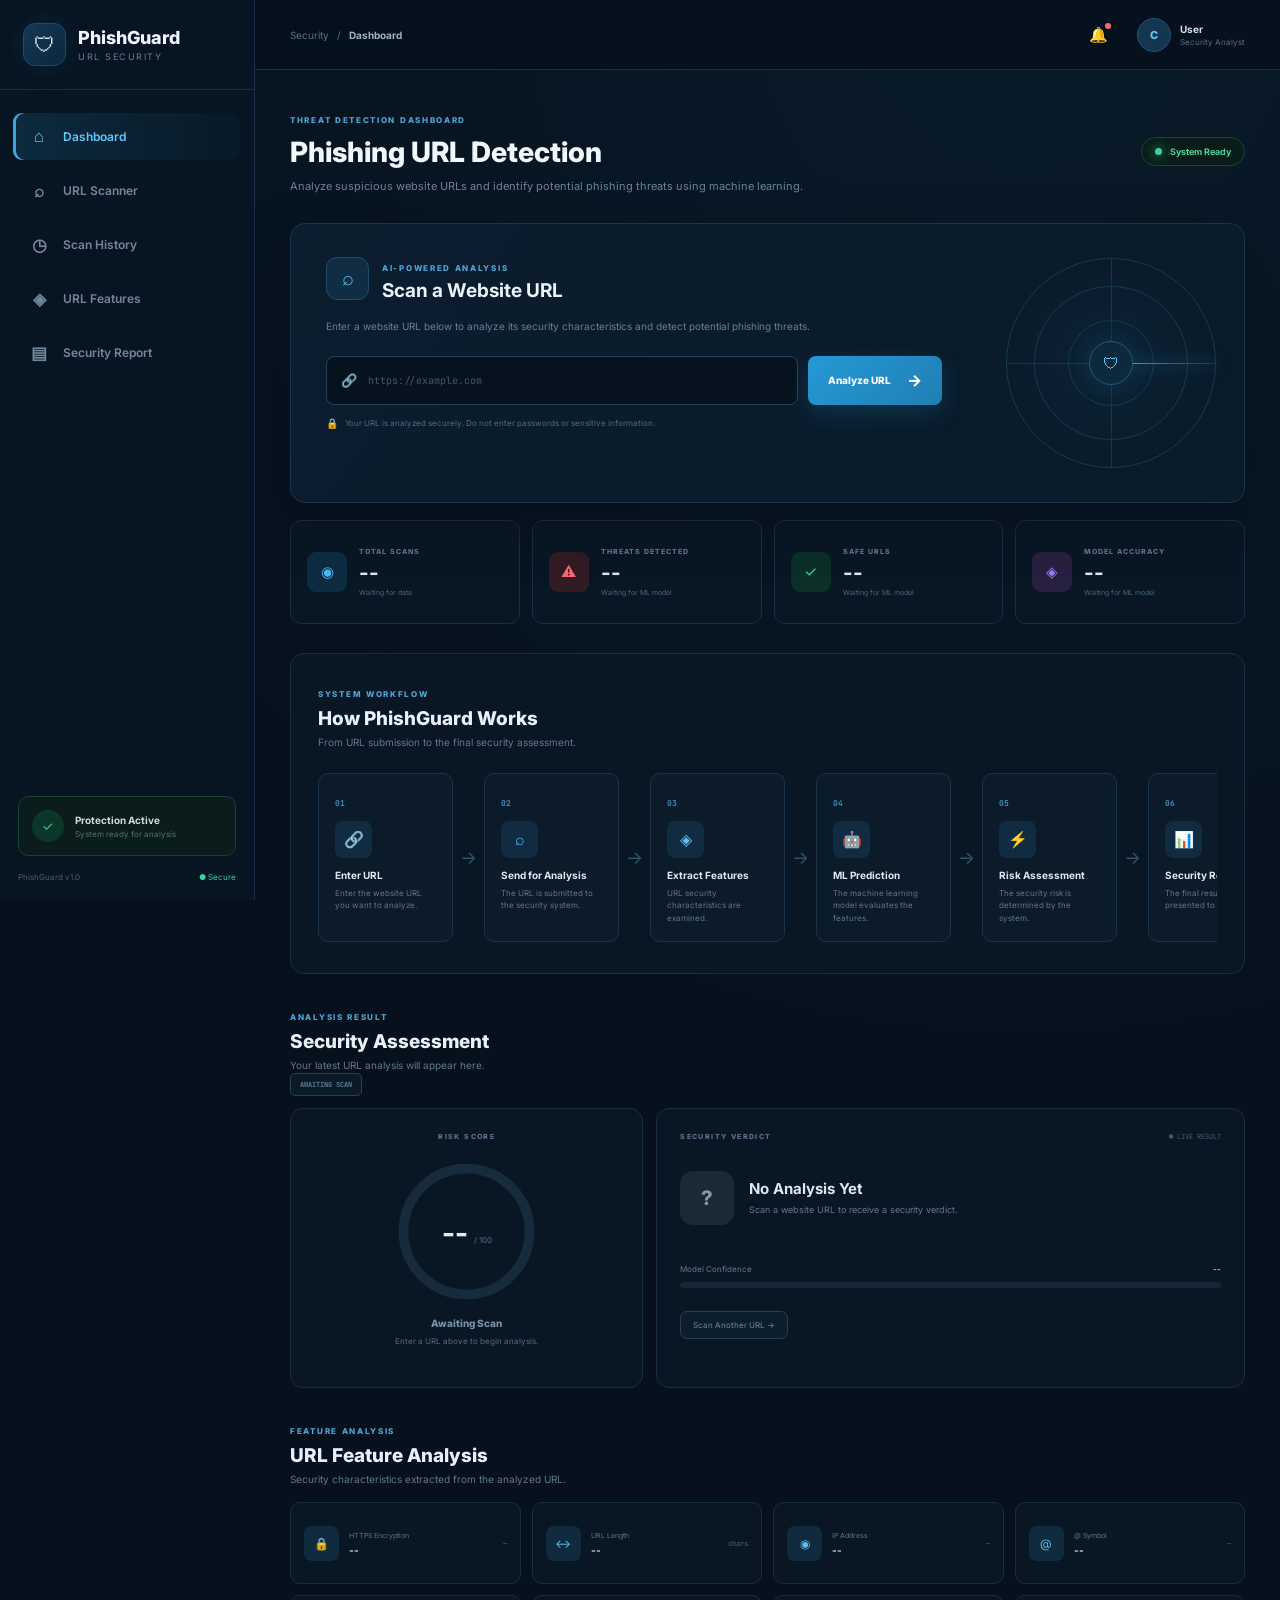
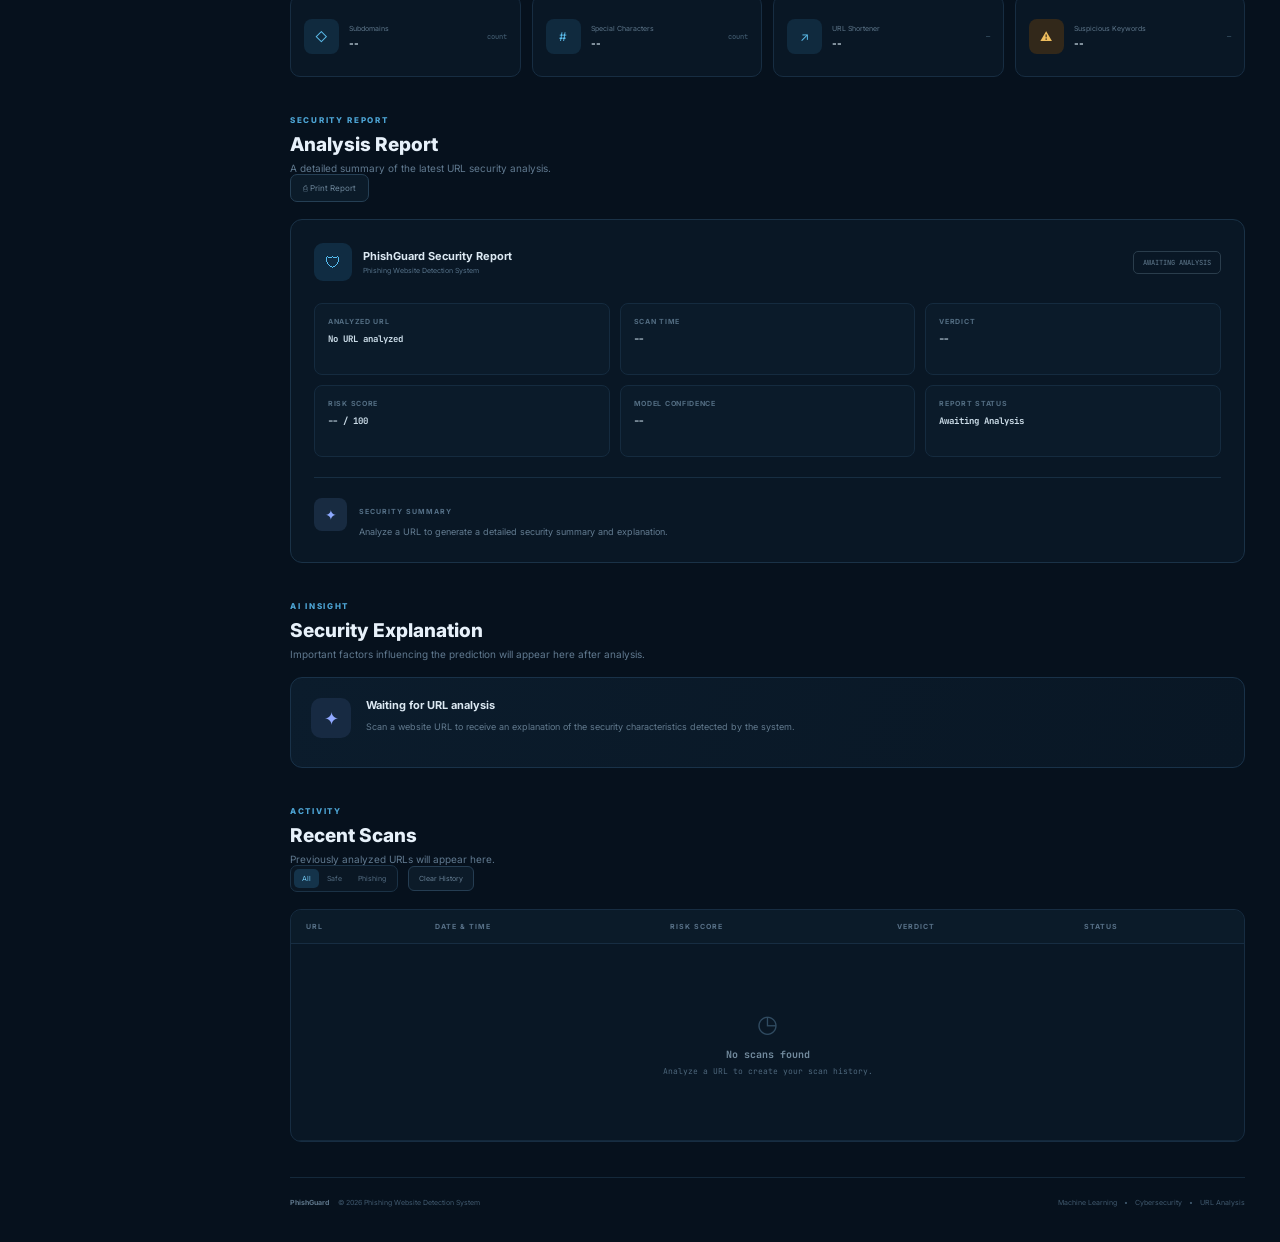
==== index.html @ 0f414150 "Add files via upload" ====
<!DOCTYPE html>
<html lang="en">
<head>
    <meta charset="UTF-8">
    <meta name="viewport" content="width=device-width, initial-scale=1.0">

    <title>PhishGuard | AI Phishing URL Detection</title>

    <link rel="stylesheet" href="style.css">

    <link rel="preconnect" href="https://fonts.googleapis.com">
    <link rel="preconnect" href="https://fonts.gstatic.com" crossorigin>

    <link
        href="https://fonts.googleapis.com/css2?family=Inter:wght@400;500;600;700;800&family=JetBrains+Mono:wght@400;500;600&display=swap"
        rel="stylesheet"
    >
</head>

<body>

<div class="app">

    <!-- =====================================================
         SIDEBAR
    ====================================================== -->

    <aside class="sidebar">

        <div class="brand">
            <div class="brand-logo">
                <span>🛡</span>
            </div>

            <div>
                <h1>PhishGuard</h1>
                <p>URL SECURITY</p>
            </div>
        </div>


        <nav class="navigation">

            <a href="#dashboard" class="nav-item active">
                <span class="nav-icon">⌂</span>
                <span>Dashboard</span>
            </a>

            <a href="#scanner" class="nav-item">
                <span class="nav-icon">⌕</span>
                <span>URL Scanner</span>
            </a>

            <a href="#history" class="nav-item">
                <span class="nav-icon">◷</span>
                <span>Scan History</span>
            </a>

            <a href="#features" class="nav-item">
                <span class="nav-icon">◈</span>
                <span>URL Features</span>
            </a>

            <a href="#report" class="nav-item">
                <span class="nav-icon">▤</span>
                <span>Security Report</span>
            </a>

        </nav>


        <div class="sidebar-bottom">

            <div class="protection-card">

                <div class="protection-icon">
                    ✓
                </div>

                <div>
                    <strong>Protection Active</strong>
                    <span>System ready for analysis</span>
                </div>

            </div>

            <div class="sidebar-footer">
                <span>PhishGuard v1.0</span>
                <span>● Secure</span>
            </div>

        </div>

    </aside>


    <!-- =====================================================
         MAIN CONTENT
    ====================================================== -->

    <main class="main-content" id="dashboard">


        <!-- TOP BAR -->

        <header class="topbar">

            <div class="breadcrumb">
                <span>Security</span>
                <span>/</span>
                <strong>Dashboard</strong>
            </div>


            <div class="topbar-right">

                <button class="notification-btn" title="Notifications">
                    🔔
                    <span></span>
                </button>


                <div class="profile">

                    <div class="profile-avatar">
                        C
                    </div>

                    <div class="profile-info">
                        <strong>User</strong>
                        <span>Security Analyst</span>
                    </div>

                </div>

            </div>

        </header>


        <!-- PAGE HEADER -->

        <section class="page-header">

            <div>

                <span class="section-label">
                    THREAT DETECTION DASHBOARD
                </span>

                <h2>
                    Phishing URL Detection
                </h2>

                <p>
                    Analyze suspicious website URLs and identify potential
                    phishing threats using machine learning.
                </p>

            </div>


            <div class="system-status">

                <span class="status-dot"></span>

                <span>System Ready</span>

            </div>

        </section>


        <!-- =====================================================
             URL SCANNER
        ====================================================== -->

        <section class="scanner-card" id="scanner">

            <div class="scanner-main">

                <div class="scanner-heading">

                    <div class="scanner-icon">
                        ⌕
                    </div>

                    <div>

                        <span class="section-label">
                            AI-POWERED ANALYSIS
                        </span>

                        <h3>
                            Scan a Website URL
                        </h3>

                    </div>

                </div>


                <p class="scanner-description">
                    Enter a website URL below to analyze its security
                    characteristics and detect potential phishing threats.
                </p>


                <div class="url-input-area">

                    <div class="url-input-wrapper">

                        <span class="url-icon">
                            🔗
                        </span>

                        <input
                            type="text"
                            id="urlInput"
                            placeholder="https://example.com"
                            autocomplete="off"
                            spellcheck="false"
                        >

                        <button
                            type="button"
                            id="clearInput"
                            class="clear-input"
                            title="Clear URL"
                        >
                            ×
                        </button>

                    </div>


                    <button
                        type="button"
                        id="analyzeBtn"
                        class="analyze-btn"
                    >

                        <span id="analyzeText">
                            Analyze URL
                        </span>

                        <span id="analyzeArrow">
                            →
                        </span>

                    </button>

                </div>


                <!-- Scanner status -->

                <div
                    class="scanner-message"
                    id="scannerMessage"
                >
                    <span class="message-icon">🔒</span>

                    <span id="scannerMessageText">
                        Your URL is analyzed securely. Do not enter passwords
                        or sensitive information.
                    </span>
                </div>


                <!-- Loading -->

                <div
                    class="scan-loading"
                    id="scanLoading"
                >

                    <div class="loading-spinner"></div>

                    <div>
                        <strong>Preparing analysis...</strong>
                        <span>Connecting to the security analysis system</span>
                    </div>

                </div>

            </div>


            <div class="scanner-visual">

                <div class="radar">

                    <div class="radar-ring ring-one"></div>
                    <div class="radar-ring ring-two"></div>
                    <div class="radar-ring ring-three"></div>

                    <div class="radar-cross horizontal"></div>
                    <div class="radar-cross vertical"></div>

                    <div class="radar-sweep"></div>

                    <div class="radar-center">
                        🛡
                    </div>

                </div>

            </div>

        </section>


        <!-- =====================================================
             STATISTICS
        ====================================================== -->

        <section class="stats-grid">

            <div class="stat-card">

                <div class="stat-icon blue">
                    ◉
                </div>

                <div class="stat-content">

                    <span>TOTAL SCANS</span>

                    <strong id="totalScans">
                        --
                    </strong>

                    <small id="totalScansText">
                        Waiting for data
                    </small>

                </div>

            </div>


            <div class="stat-card">

                <div class="stat-icon red">
                    ⚠
                </div>

                <div class="stat-content">

                    <span>THREATS DETECTED</span>

                    <strong id="threatsDetected">
                        --
                    </strong>

                    <small>
                        Waiting for ML model
                    </small>

                </div>

            </div>


            <div class="stat-card">

                <div class="stat-icon green">
                    ✓
                </div>

                <div class="stat-content">

                    <span>SAFE URLS</span>

                    <strong id="safeUrls">
                        --
                    </strong>

                    <small>
                        Waiting for ML model
                    </small>

                </div>

            </div>


            <div class="stat-card">

                <div class="stat-icon purple">
                    ◈
                </div>

                <div class="stat-content">

                    <span>MODEL ACCURACY</span>

                    <strong id="modelAccuracy">
                        --
                    </strong>

                    <small>
                        Waiting for ML model
                    </small>

                </div>

            </div>

        </section>


        <!-- =====================================================
             HOW PHISHGUARD WORKS
        ====================================================== -->

        <section class="workflow-section">

            <div class="section-heading">

                <div>

                    <span class="section-label">
                        SYSTEM WORKFLOW
                    </span>

                    <h3>
                        How PhishGuard Works
                    </h3>

                    <p>
                        From URL submission to the final security assessment.
                    </p>

                </div>

            </div>


            <div class="workflow-grid">

                <div class="workflow-step">

                    <span class="step-number">
                        01
                    </span>

                    <div class="step-icon">
                        🔗
                    </div>

                    <h4>
                        Enter URL
                    </h4>

                    <p>
                        Enter the website URL you want to analyze.
                    </p>

                </div>


                <div class="workflow-connector">
                    →
                </div>


                <div class="workflow-step">

                    <span class="step-number">
                        02
                    </span>

                    <div class="step-icon">
                        ⌕
                    </div>

                    <h4>
                        Send for Analysis
                    </h4>

                    <p>
                        The URL is submitted to the security system.
                    </p>

                </div>


                <div class="workflow-connector">
                    →
                </div>


                <div class="workflow-step">

                    <span class="step-number">
                        03
                    </span>

                    <div class="step-icon">
                        ◈
                    </div>

                    <h4>
                        Extract Features
                    </h4>

                    <p>
                        URL security characteristics are examined.
                    </p>

                </div>


                <div class="workflow-connector">
                    →
                </div>


                <div class="workflow-step">

                    <span class="step-number">
                        04
                    </span>

                    <div class="step-icon">
                        🤖
                    </div>

                    <h4>
                        ML Prediction
                    </h4>

                    <p>
                        The machine learning model evaluates the features.
                    </p>

                </div>


                <div class="workflow-connector">
                    →
                </div>


                <div class="workflow-step">

                    <span class="step-number">
                        05
                    </span>

                    <div class="step-icon">
                        ⚡
                    </div>

                    <h4>
                        Risk Assessment
                    </h4>

                    <p>
                        The security risk is determined by the system.
                    </p>

                </div>


                <div class="workflow-connector">
                    →
                </div>


                <div class="workflow-step">

                    <span class="step-number">
                        06
                    </span>

                    <div class="step-icon">
                        📊
                    </div>

                    <h4>
                        Security Report
                    </h4>

                    <p>
                        The final result is presented to the user.
                    </p>

                </div>

            </div>

        </section>


        <!-- =====================================================
             SECURITY ASSESSMENT
        ====================================================== -->

        <section class="assessment-section">

            <div class="section-heading">

                <div>

                    <span class="section-label">
                        ANALYSIS RESULT
                    </span>

                    <h3>
                        Security Assessment
                    </h3>

                    <p>
                        Your latest URL analysis will appear here.
                    </p>

                </div>


                <span class="result-status" id="resultStatus">
                    AWAITING SCAN
                </span>

            </div>


            <div class="assessment-grid">


                <!-- RISK SCORE -->

                <div class="risk-card">

                    <span class="card-label">
                        RISK SCORE
                    </span>


                    <div class="risk-gauge">

                        <svg
                            viewBox="0 0 160 160"
                            class="gauge-svg"
                        >

                            <circle
                                cx="80"
                                cy="80"
                                r="65"
                                class="gauge-background"
                            ></circle>

                            <circle
                                cx="80"
                                cy="80"
                                r="65"
                                class="gauge-progress"
                                id="riskGauge"
                            ></circle>

                        </svg>


                        <div class="gauge-content">

                            <strong id="riskScore">
                                --
                            </strong>

                            <span>
                                / 100
                            </span>

                        </div>

                    </div>


                    <div
                        class="risk-status awaiting"
                        id="riskStatus"
                    >
                        Awaiting Scan
                    </div>


                    <p id="riskDescription">
                        Enter a URL above to begin analysis.
                    </p>

                </div>


                <!-- VERDICT -->

                <div class="verdict-card">

                    <div class="card-top">

                        <span class="card-label">
                            SECURITY VERDICT
                        </span>

                        <span class="live-indicator">
                            ● LIVE RESULT
                        </span>

                    </div>


                    <div class="verdict-content">

                        <div
                            class="verdict-icon"
                            id="verdictIcon"
                        >
                            ?
                        </div>


                        <div>

                            <h4 id="verdictTitle">
                                No Analysis Yet
                            </h4>

                            <p id="verdictDescription">
                                Scan a website URL to receive a security verdict.
                            </p>

                        </div>

                    </div>


                    <div class="confidence-section">

                        <div class="confidence-header">

                            <span>
                                Model Confidence
                            </span>

                            <strong id="confidenceValue">
                                --
                            </strong>

                        </div>


                        <div class="progress-bar">

                            <div
                                class="progress-fill"
                                id="confidenceBar"
                                style="width: 0%"
                            ></div>

                        </div>

                    </div>


                    <button
                        type="button"
                        class="scan-again-btn"
                        id="scanAgainBtn"
                    >
                        Scan Another URL →
                    </button>

                </div>

            </div>

        </section>


        <!-- =====================================================
             URL FEATURES
        ====================================================== -->

        <section
            class="features-section"
            id="features"
        >

            <div class="section-heading">

                <div>

                    <span class="section-label">
                        FEATURE ANALYSIS
                    </span>

                    <h3>
                        URL Feature Analysis
                    </h3>

                    <p>
                        Security characteristics extracted from the analyzed URL.
                    </p>

                </div>

            </div>


            <div class="features-grid">


                <div class="feature-card">

                    <div class="feature-icon">
                        🔒
                    </div>

                    <div class="feature-content">

                        <span>
                            HTTPS Encryption
                        </span>

                        <strong id="featureHttps">
                            --
                        </strong>

                    </div>

                    <span
                        class="feature-status"
                        id="featureHttpsStatus"
                    >
                        —
                    </span>

                </div>


                <div class="feature-card">

                    <div class="feature-icon">
                        ↔
                    </div>

                    <div class="feature-content">

                        <span>
                            URL Length
                        </span>

                        <strong id="featureLength">
                            --
                        </strong>

                    </div>

                    <span class="feature-status">
                        chars
                    </span>

                </div>


                <div class="feature-card">

                    <div class="feature-icon">
                        ◉
                    </div>

                    <div class="feature-content">

                        <span>
                            IP Address
                        </span>

                        <strong id="featureIP">
                            --
                        </strong>

                    </div>

                    <span
                        class="feature-status"
                        id="featureIPStatus"
                    >
                        —
                    </span>

                </div>


                <div class="feature-card">

                    <div class="feature-icon">
                        @
                    </div>

                    <div class="feature-content">

                        <span>
                            @ Symbol
                        </span>

                        <strong id="featureAt">
                            --
                        </strong>

                    </div>

                    <span
                        class="feature-status"
                        id="featureAtStatus"
                    >
                        —
                    </span>

                </div>


                <div class="feature-card">

                    <div class="feature-icon">
                        ◇
                    </div>

                    <div class="feature-content">

                        <span>
                            Subdomains
                        </span>

                        <strong id="featureSubdomains">
                            --
                        </strong>

                    </div>

                    <span class="feature-status">
                        count
                    </span>

                </div>


                <div class="feature-card">

                    <div class="feature-icon">
                        #
                    </div>

                    <div class="feature-content">

                        <span>
                            Special Characters
                        </span>

                        <strong id="featureSpecial">
                            --
                        </strong>

                    </div>

                    <span class="feature-status">
                        count
                    </span>

                </div>


                <div class="feature-card">

                    <div class="feature-icon">
                        ↗
                    </div>

                    <div class="feature-content">

                        <span>
                            URL Shortener
                        </span>

                        <strong id="featureShortener">
                            --
                        </strong>

                    </div>

                    <span
                        class="feature-status"
                        id="featureShortenerStatus"
                    >
                        —
                    </span>

                </div>


                <div class="feature-card">

                    <div class="feature-icon warning">
                        ⚠
                    </div>

                    <div class="feature-content">

                        <span>
                            Suspicious Keywords
                        </span>

                        <strong id="featureKeywords">
                            --
                        </strong>

                    </div>

                    <span
                        class="feature-status"
                        id="featureKeywordsStatus"
                    >
                        —
                    </span>

                </div>

            </div>

        </section>


        <!-- =====================================================
             SECURITY REPORT
        ====================================================== -->

        <section
            class="report-section"
            id="report"
        >

            <div class="section-heading">

                <div>

                    <span class="section-label">
                        SECURITY REPORT
                    </span>

                    <h3>
                        Analysis Report
                    </h3>

                    <p>
                        A detailed summary of the latest URL security analysis.
                    </p>

                </div>


                <button
                    class="print-report-btn"
                    id="printReportBtn"
                    type="button"
                >
                    ⎙ Print Report
                </button>

            </div>


            <div class="report-card">

                <div class="report-header">

                    <div class="report-brand">

                        <div class="report-logo">
                            🛡
                        </div>

                        <div>

                            <strong>
                                PhishGuard Security Report
                            </strong>

                            <span>
                                Phishing Website Detection System
                            </span>

                        </div>

                    </div>


                    <div class="report-badge">
                        AWAITING ANALYSIS
                    </div>

                </div>


                <div class="report-grid">

                    <div class="report-item">

                        <span>
                            ANALYZED URL
                        </span>

                        <strong id="reportUrl">
                            No URL analyzed
                        </strong>

                    </div>


                    <div class="report-item">

                        <span>
                            SCAN TIME
                        </span>

                        <strong id="reportTime">
                            --
                        </strong>

                    </div>


                    <div class="report-item">

                        <span>
                            VERDICT
                        </span>

                        <strong id="reportVerdict">
                            --
                        </strong>

                    </div>


                    <div class="report-item">

                        <span>
                            RISK SCORE
                        </span>

                        <strong id="reportRisk">
                            -- / 100
                        </strong>

                    </div>


                    <div class="report-item">

                        <span>
                            MODEL CONFIDENCE
                        </span>

                        <strong id="reportConfidence">
                            --
                        </strong>

                    </div>


                    <div class="report-item">

                        <span>
                            REPORT STATUS
                        </span>

                        <strong id="reportStatus">
                            Awaiting Analysis
                        </strong>

                    </div>

                </div>


                <div class="report-divider"></div>


                <div class="report-explanation">

                    <div class="report-explanation-icon">
                        ✦
                    </div>

                    <div>

                        <span>
                            SECURITY SUMMARY
                        </span>

                        <p id="reportSummary">
                            Analyze a URL to generate a detailed security
                            summary and explanation.
                        </p>

                    </div>

                </div>

            </div>

        </section>


        <!-- =====================================================
             AI EXPLANATION
        ====================================================== -->

        <section class="explanation-section">

            <div class="section-heading">

                <div>

                    <span class="section-label">
                        AI INSIGHT
                    </span>

                    <h3>
                        Security Explanation
                    </h3>

                    <p>
                        Important factors influencing the prediction will
                        appear here after analysis.
                    </p>

                </div>

            </div>


            <div class="explanation-card">

                <div class="explanation-icon">
                    ✦
                </div>


                <div class="explanation-content">

                    <h4 id="explanationTitle">
                        Waiting for URL analysis
                    </h4>

                    <p id="explanationText">
                        Scan a website URL to receive an explanation of
                        the security characteristics detected by the system.
                    </p>


                    <div
                        class="reason-list"
                        id="reasonList"
                    >
                    </div>

                </div>

            </div>

        </section>


        <!-- =====================================================
             SCAN HISTORY
        ====================================================== -->

        <section
            class="history-section"
            id="history"
        >

            <div class="section-heading">

                <div>

                    <span class="section-label">
                        ACTIVITY
                    </span>

                    <h3>
                        Recent Scans
                    </h3>

                    <p>
                        Previously analyzed URLs will appear here.
                    </p>

                </div>


                <div class="history-actions">

                    <div class="history-filter">

                        <button
                            class="filter-btn active"
                            data-filter="all"
                        >
                            All
                        </button>

                        <button
                            class="filter-btn"
                            data-filter="safe"
                        >
                            Safe
                        </button>

                        <button
                            class="filter-btn"
                            data-filter="phishing"
                        >
                            Phishing
                        </button>

                    </div>


                    <button
                        class="clear-history-btn"
                        id="clearHistoryBtn"
                    >
                        Clear History
                    </button>

                </div>

            </div>


            <div class="history-table-container">

                <table class="history-table">

                    <thead>

                        <tr>
                            <th>URL</th>
                            <th>DATE & TIME</th>
                            <th>RISK SCORE</th>
                            <th>VERDICT</th>
                            <th>STATUS</th>
                        </tr>

                    </thead>


                    <tbody id="historyTableBody">

                        <tr id="emptyHistory">

                            <td colspan="5">

                                <div class="empty-history">

                                    <div class="empty-history-icon">
                                        ◷
                                    </div>

                                    <strong>
                                        No scans yet
                                    </strong>

                                    <span>
                                        Analyze a URL to create your scan history.
                                    </span>

                                </div>

                            </td>

                        </tr>

                    </tbody>

                </table>

            </div>

        </section>


        <!-- =====================================================
             FOOTER
        ====================================================== -->

        <footer class="footer">

            <div>

                <strong>PhishGuard</strong>

                <span>
                    © 2026 Phishing Website Detection System
                </span>

            </div>


            <div>

                <span>
                    Machine Learning
                </span>

                <span>•</span>

                <span>
                    Cybersecurity
                </span>

                <span>•</span>

                <span>
                    URL Analysis
                </span>

            </div>

        </footer>

    </main>

</div>


<script src="script.js"></script>

</body>
</html>
---- style.css ----
/* ============================================================
   PHISHGUARD
   PREMIUM CYBERSECURITY FRONTEND
   ============================================================ */

:root {
    --bg-main: #06111d;
    --bg-sidebar: #081522;
    --bg-card: #0a1725;
    --bg-card-light: #0d1d2d;

    --border: #183047;
    --border-light: #203b53;

    --text-primary: #edf6ff;
    --text-secondary: #91a8bc;
    --text-muted: #587188;

    --blue: #36a9e1;
    --blue-light: #61c7ff;

    --green: #39d39b;
    --red: #ff6673;
    --yellow: #eebd5d;
    --purple: #9a7cff;

    --shadow: 0 20px 60px rgba(0, 0, 0, 0.22);
}

* {
    margin: 0;
    padding: 0;
    box-sizing: border-box;
}

html {
    scroll-behavior: smooth;
    scroll-padding-top: 80px;
}

body {
    min-height: 100vh;

    background:
        radial-gradient(
            circle at 80% 0%,
            rgba(40, 137, 190, 0.08),
            transparent 35%
        ),
        var(--bg-main);

    color: var(--text-primary);

    font-family: "Inter", sans-serif;
}

button,
input {
    font-family: inherit;
}

button {
    cursor: pointer;
}

a {
    color: inherit;
    text-decoration: none;
}


/* ============================================================
   LAYOUT
   ============================================================ */

.app {
    min-height: 100vh;
}

.sidebar {
    position: fixed;

    top: 0;
    left: 0;
    bottom: 0;

    width: 255px;

    background: rgba(8, 21, 34, 0.98);

    border-right: 1px solid var(--border);

    display: flex;
    flex-direction: column;

    z-index: 100;
}

.main-content {
    width: calc(100% - 255px);

    margin-left: 255px;

    min-height: 100vh;
}


/* ============================================================
   BRAND
   ============================================================ */

.brand {
    height: 90px;

    padding: 0 23px;

    display: flex;
    align-items: center;

    gap: 12px;

    border-bottom: 1px solid var(--border);
}

.brand-logo {
    width: 43px;
    height: 43px;

    display: flex;
    align-items: center;
    justify-content: center;

    border-radius: 12px;

    background: linear-gradient(
        135deg,
        #123957,
        #0d263d
    );

    border: 1px solid #1d4c6c;

    box-shadow:
        0 0 30px rgba(45, 167, 225, 0.12);

    font-size: 21px;
}

.brand h1 {
    font-size: 18px;
    font-weight: 800;
}

.brand p {
    margin-top: 3px;

    color: #638098;

    font-size: 9px;
    letter-spacing: 1.5px;
}


/* ============================================================
   NAVIGATION
   ============================================================ */

.navigation {
    padding: 23px 13px;
}

.nav-item {
    height: 47px;

    display: flex;
    align-items: center;

    gap: 13px;

    padding: 0 15px;

    margin-bottom: 7px;

    border-radius: 9px;

    color: #71889c;

    font-size: 12px;
    font-weight: 600;

    transition: 0.25s;
}

.nav-item:hover {
    color: #d7e8f5;

    background: #0c2031;
}

.nav-item.active {
    color: var(--blue-light);

    background:
        linear-gradient(
            90deg,
            rgba(36, 142, 194, 0.18),
            rgba(36, 142, 194, 0.04)
        );

    box-shadow:
        inset 3px 0 0 var(--blue);
}

.nav-icon {
    width: 22px;

    text-align: center;

    font-size: 17px;
}


/* ============================================================
   SIDEBAR BOTTOM
   ============================================================ */

.sidebar-bottom {
    margin-top: auto;

    padding: 18px;
}

.protection-card {
    display: flex;
    align-items: center;

    gap: 11px;

    padding: 13px;

    border-radius: 10px;

    border: 1px solid #174033;

    background: #0a1c1b;
}

.protection-icon {
    width: 32px;
    height: 32px;

    flex-shrink: 0;

    display: flex;
    align-items: center;
    justify-content: center;

    border-radius: 50%;

    background: #0d362b;

    color: var(--green);

    font-size: 13px;
}

.protection-card strong {
    display: block;

    color: #c8e0dc;

    font-size: 10px;
}

.protection-card span {
    display: block;

    margin-top: 3px;

    color: #53766d;

    font-size: 8px;
}

.sidebar-footer {
    display: flex;
    justify-content: space-between;

    margin-top: 16px;

    color: #466074;

    font-size: 8px;
}

.sidebar-footer span:last-child {
    color: var(--green);
}


/* ============================================================
   TOPBAR
   ============================================================ */

.topbar {
    height: 70px;

    padding: 0 35px;

    display: flex;
    align-items: center;
    justify-content: space-between;

    border-bottom: 1px solid var(--border);

    background: rgba(6, 17, 29, 0.88);

    backdrop-filter: blur(15px);

    position: sticky;
    top: 0;

    z-index: 50;
}

.breadcrumb {
    display: flex;
    gap: 8px;

    color: #587087;

    font-size: 10px;
}

.breadcrumb strong {
    color: #9db2c4;
}

.topbar-right {
    display: flex;
    align-items: center;

    gap: 22px;
}

.notification-btn {
    width: 34px;
    height: 34px;

    position: relative;

    border: none;

    background: transparent;

    color: #7891a7;

    font-size: 15px;
}

.notification-btn span {
    position: absolute;

    top: 5px;
    right: 4px;

    width: 6px;
    height: 6px;

    border-radius: 50%;

    background: var(--red);
}

.profile {
    display: flex;
    align-items: center;

    gap: 9px;
}

.profile-avatar {
    width: 34px;
    height: 34px;

    display: flex;
    align-items: center;
    justify-content: center;

    border-radius: 50%;

    background: #153651;

    border: 1px solid #235372;

    color: var(--blue-light);

    font-size: 11px;
    font-weight: 800;
}

.profile-info strong {
    display: block;

    color: #d0dfeb;

    font-size: 10px;
}

.profile-info span {
    display: block;

    margin-top: 2px;

    color: #587087;

    font-size: 8px;
}


/* ============================================================
   COMMON SECTION
   ============================================================ */

.page-header,
.scanner-card,
.stats-grid,
.workflow-section,
.assessment-section,
.features-section,
.report-section,
.explanation-section,
.history-section {
    margin-left: 35px;
    margin-right: 35px;
}

.section-label {
    color: #4da5d5;

    font-size: 8px;
    font-weight: 800;

    letter-spacing: 1.7px;
}

.section-heading h3 {
    margin-top: 6px;

    color: #e7f1fa;

    font-size: 19px;
    font-weight: 800;
}

.section-heading p {
    margin-top: 6px;

    color: #60798f;

    font-size: 10px;
}

.page-header {
    padding: 37px 0 27px;

    display: flex;
    justify-content: space-between;
    align-items: center;
}

.page-header h2 {
    margin-top: 8px;

    color: #f0f7fd;

    font-size: 28px;
    font-weight: 800;
}

.page-header p {
    max-width: 650px;

    margin-top: 8px;

    color: #6b8499;

    font-size: 11px;
    line-height: 1.7;
}

.system-status {
    display: flex;
    align-items: center;

    gap: 8px;

    padding: 8px 13px;

    border: 1px solid #184433;

    border-radius: 20px;

    background: #091c19;

    color: #49d19b;

    font-size: 9px;
    font-weight: 700;
}

.status-dot {
    width: 7px;
    height: 7px;

    border-radius: 50%;

    background: var(--green);

    box-shadow: 0 0 12px var(--green);
}


/* ============================================================
   SCANNER
   ============================================================ */

.scanner-card {
    min-height: 280px;

    display: flex;

    overflow: hidden;

    position: relative;

    border: 1px solid #19344b;

    border-radius: 15px;

    background:
        linear-gradient(
            125deg,
            #0b1d2e,
            #091a29
        );

    box-shadow: var(--shadow);
}

.scanner-main {
    width: 72%;

    padding: 31px 35px;

    position: relative;
    z-index: 2;
}

.scanner-heading {
    display: flex;
    align-items: center;

    gap: 13px;
}

.scanner-icon {
    width: 43px;
    height: 43px;

    display: flex;
    align-items: center;
    justify-content: center;

    border-radius: 11px;

    border: 1px solid #1d4e6c;

    background: #102d44;

    color: #58c1f4;

    font-size: 20px;
}

.scanner-heading h3 {
    margin-top: 4px;

    color: #e9f3fa;

    font-size: 19px;
}

.scanner-description {
    margin-top: 16px;

    max-width: 650px;

    color: #668096;

    font-size: 10px;
    line-height: 1.7;
}


/* INPUT */

.url-input-area {
    display: flex;

    gap: 10px;

    margin-top: 21px;
}

.url-input-wrapper {
    flex: 1;

    height: 49px;

    display: flex;
    align-items: center;

    border: 1px solid #23435b;

    border-radius: 8px;

    background: #06121e;

    transition: 0.25s;
}

.url-input-wrapper:focus-within {
    border-color: #3e9dce;

    box-shadow:
        0 0 0 3px rgba(55, 158, 210, 0.08);
}

.url-icon {
    margin-left: 14px;

    color: #4e7188;

    font-size: 13px;
}

.url-input-wrapper input {
    flex: 1;

    width: 100%;
    height: 100%;

    padding: 0 11px;

    outline: none;
    border: none;

    background: transparent;

    color: #dceaf4;

    font-family: "JetBrains Mono", monospace;

    font-size: 10px;
}

.url-input-wrapper input::placeholder {
    color: #40586c;
}

.clear-input {
    width: 30px;
    height: 30px;

    margin-right: 8px;

    display: none;
    align-items: center;
    justify-content: center;

    border: none;
    border-radius: 6px;

    background: #13283a;

    color: #6e899d;

    font-size: 18px;

    transition: 0.2s;
}

.clear-input:hover {
    color: #d8e7f2;
    background: #1a354a;
}

.clear-input.visible {
    display: flex;
}


/* ANALYZE */

.analyze-btn {
    height: 49px;

    padding: 0 20px;

    display: flex;
    align-items: center;

    gap: 16px;

    border: none;
    border-radius: 8px;

    background:
        linear-gradient(
            135deg,
            #2599d5,
            #207fb3
        );

    color: white;

    font-size: 10px;
    font-weight: 800;

    box-shadow:
        0 8px 25px rgba(34, 139, 190, 0.22);

    transition: 0.25s;
}

.analyze-btn:hover {
    transform: translateY(-2px);

    box-shadow:
        0 12px 30px rgba(34, 139, 190, 0.3);
}

.analyze-btn:active {
    transform: translateY(0);
}

.analyze-btn.loading {
    opacity: 0.7;

    pointer-events: none;
}

#analyzeArrow {
    font-size: 16px;
}


/* SCANNER MESSAGE */

.scanner-message {
    display: flex;
    align-items: center;

    gap: 7px;

    margin-top: 12px;

    color: #506c81;

    font-size: 8px;

    transition: 0.2s;
}

.scanner-message.error {
    color: var(--red);
}

.scanner-message.success {
    color: var(--green);
}

.message-icon {
    font-size: 10px;
}


/* LOADING */

.scan-loading {
    display: none;
    align-items: center;

    gap: 11px;

    margin-top: 15px;

    padding: 10px 12px;

    border: 1px solid #1c4057;

    border-radius: 8px;

    background: rgba(11, 35, 52, 0.65);
}

.scan-loading.active {
    display: flex;
}

.loading-spinner {
    width: 20px;
    height: 20px;

    border: 2px solid #24475e;
    border-top-color: var(--blue);

    border-radius: 50%;

    animation: spin 0.8s linear infinite;
}

.scan-loading strong {
    display: block;

    color: #9cc2d8;

    font-size: 9px;
}

.scan-loading span {
    display: block;

    margin-top: 3px;

    color: #527086;

    font-size: 8px;
}

@keyframes spin {
    to {
        transform: rotate(360deg);
    }
}


/* ============================================================
   RADAR
   ============================================================ */

.scanner-visual {
    flex: 1;

    display: flex;
    align-items: center;
    justify-content: center;
}

.radar {
    width: 210px;
    height: 210px;

    position: relative;

    border: 1px solid #17394f;

    border-radius: 50%;

    background:
        radial-gradient(
            circle,
            rgba(44, 153, 207, 0.07),
            transparent 70%
        );
}

.radar-ring {
    position: absolute;

    border: 1px solid #18394e;

    border-radius: 50%;
}

.ring-one {
    inset: 27px;
}

.ring-two {
    inset: 61px;
}

.ring-three {
    inset: 92px;
}

.radar-cross {
    position: absolute;

    background: #16364b;
}

.radar-cross.horizontal {
    top: 50%;
    left: 0;

    width: 100%;
    height: 1px;
}

.radar-cross.vertical {
    left: 50%;
    top: 0;

    width: 1px;
    height: 100%;
}

.radar-sweep {
    position: absolute;

    left: 50%;
    top: 50%;

    width: 50%;
    height: 1px;

    transform-origin: left center;

    background:
        linear-gradient(
            90deg,
            #35b5ee,
            transparent
        );

    box-shadow: 0 0 15px #35b5ee;

    animation: radarSweep 4s linear infinite;
}

.radar-center {
    position: absolute;

    top: 50%;
    left: 50%;

    transform: translate(-50%, -50%);

    width: 44px;
    height: 44px;

    display: flex;
    align-items: center;
    justify-content: center;

    border-radius: 50%;

    border: 1px solid #285674;

    background: #0d293d;

    color: #59c4f7;

    box-shadow: 0 0 30px rgba(50, 178, 232, 0.14);
}

@keyframes radarSweep {
    from {
        transform: rotate(0deg);
    }

    to {
        transform: rotate(360deg);
    }
}


/* ============================================================
   STATISTICS
   ============================================================ */

.stats-grid {
    display: grid;

    grid-template-columns: repeat(4, 1fr);

    gap: 12px;

    margin-top: 17px;
}

.stat-card {
    min-height: 104px;

    padding: 16px;

    display: flex;
    align-items: center;

    gap: 12px;

    border: 1px solid #172e43;

    border-radius: 11px;

    background: #091725;

    transition: 0.25s;
}

.stat-card:hover {
    transform: translateY(-2px);

    border-color: #25445d;

    box-shadow: 0 10px 30px rgba(0, 0, 0, 0.14);
}

.stat-icon {
    width: 40px;
    height: 40px;

    flex-shrink: 0;

    display: flex;
    align-items: center;
    justify-content: center;

    border-radius: 9px;

    font-size: 15px;
}

.stat-icon.blue {
    background: #0d2c42;
    color: #4bb8ef;
}

.stat-icon.red {
    background: #321b23;
    color: var(--red);
}

.stat-icon.green {
    background: #0b3028;
    color: var(--green);
}

.stat-icon.purple {
    background: #282040;
    color: var(--purple);
}

.stat-content span {
    display: block;

    color: #5d768b;

    font-size: 7px;
    font-weight: 800;

    letter-spacing: 1px;
}

.stat-content strong {
    display: block;

    margin-top: 4px;

    color: #dce9f3;

    font-size: 21px;
}

.stat-content small {
    display: block;

    margin-top: 3px;

    color: #49647a;

    font-size: 7px;
}


/* ============================================================
   WORKFLOW
   ============================================================ */

.workflow-section {
    margin-top: 29px;

    padding: 27px;

    border: 1px solid #172f43;

    border-radius: 14px;

    background: #091725;
}

.workflow-grid {
    display: flex;
    align-items: stretch;

    gap: 7px;

    margin-top: 25px;

    overflow-x: auto;

    padding-bottom: 4px;
}

.workflow-step {
    flex: 1;

    min-width: 135px;

    padding: 16px;

    border: 1px solid #19344a;

    border-radius: 10px;

    background: #0c1b2a;

    transition: 0.25s;
}

.workflow-step:hover {
    transform: translateY(-3px);

    border-color: #2b6888;

    box-shadow: 0 15px 35px rgba(0, 0, 0, 0.16);
}

.step-number {
    color: #3f91bd;

    font-family: "JetBrains Mono", monospace;

    font-size: 8px;
    font-weight: 700;
}

.step-icon {
    width: 37px;
    height: 37px;

    display: flex;
    align-items: center;
    justify-content: center;

    margin-top: 11px;

    border-radius: 8px;

    background: #102c42;

    color: #5bbdf0;

    font-size: 16px;
}

.workflow-step h4 {
    margin-top: 11px;

    color: #dce9f3;

    font-size: 10px;
}

.workflow-step p {
    margin-top: 6px;

    color: #5e778c;

    font-size: 8px;

    line-height: 1.6;
}

.workflow-connector {
    align-self: center;

    color: #31546c;

    font-size: 18px;
}


/* ============================================================
   ASSESSMENT
   ============================================================ */

.assessment-section {
    margin-top: 30px;
}

.result-status {
    padding: 6px 9px;

    border: 1px solid #284052;

    border-radius: 5px;

    background: #0b1a27;

    color: #627e93;

    font-family: "JetBrains Mono", monospace;

    font-size: 7px;
    font-weight: 700;
}

.assessment-grid {
    display: grid;

    grid-template-columns: 0.75fr 1.25fr;

    gap: 13px;

    margin-top: 17px;
}

.risk-card,
.verdict-card {
    min-height: 280px;

    padding: 23px;

    border: 1px solid #172e43;

    border-radius: 13px;

    background: #091725;
}

.card-label {
    color: #587188;

    font-size: 7px;
    font-weight: 800;

    letter-spacing: 1.4px;
}


/* GAUGE */

.risk-card {
    display: flex;
    flex-direction: column;
    align-items: center;
}

.risk-gauge {
    width: 155px;
    height: 155px;

    margin-top: 13px;

    position: relative;
}

.gauge-svg {
    width: 100%;
    height: 100%;

    transform: rotate(-90deg);
}

.gauge-background,
.gauge-progress {
    fill: none;

    stroke-width: 10;
}

.gauge-background {
    stroke: #162b3c;
}

.gauge-progress {
    stroke: #327da4;

    stroke-linecap: round;

    stroke-dasharray: 408.4;
    stroke-dashoffset: 408.4;

    transition:
        stroke-dashoffset 0.8s ease,
        stroke 0.4s ease;
}

.gauge-content {
    position: absolute;

    top: 50%;
    left: 50%;

    transform: translate(-50%, -50%);

    text-align: center;
}

.gauge-content strong {
    color: #e2edf6;

    font-size: 29px;
}

.gauge-content span {
    color: #587188;

    font-size: 8px;
}

.risk-status {
    margin-top: 8px;

    color: #8298aa;

    font-size: 10px;
    font-weight: 800;
}

.risk-status.awaiting {
    color: #7891a5;
}

.risk-status.safe {
    color: var(--green);
}

.risk-status.danger {
    color: var(--red);
}

.risk-card > p {
    max-width: 300px;

    margin-top: 6px;

    text-align: center;

    color: #526c81;

    font-size: 8px;
    line-height: 1.6;
}


/* VERDICT */

.card-top {
    display: flex;
    justify-content: space-between;
}

.live-indicator {
    color: #405c70;

    font-family: "JetBrains Mono", monospace;

    font-size: 7px;
}

.verdict-content {
    display: flex;
    align-items: center;

    gap: 15px;

    margin-top: 30px;
}

.verdict-icon {
    width: 54px;
    height: 54px;

    flex-shrink: 0;

    display: flex;
    align-items: center;
    justify-content: center;

    border-radius: 13px;

    background: #1b2935;

    color: #8098aa;

    font-size: 20px;
    font-weight: 800;
}

.verdict-icon.safe {
    background: #0d3229;
    color: var(--green);
}

.verdict-icon.phishing {
    background: #381c24;
    color: var(--red);
}

.verdict-content h4 {
    color: #dce8f2;

    font-size: 15px;
}

.verdict-content p {
    max-width: 480px;

    margin-top: 5px;

    color: #60798e;

    font-size: 9px;

    line-height: 1.6;
}

.confidence-section {
    margin-top: 39px;
}

.confidence-header {
    display: flex;
    justify-content: space-between;

    margin-bottom: 8px;

    color: #637b8f;

    font-size: 8px;
}

.confidence-header strong {
    color: #a7bfd0;
}

.progress-bar {
    height: 6px;

    overflow: hidden;

    border-radius: 10px;

    background: #142737;
}

.progress-fill {
    height: 100%;

    border-radius: 10px;

    background: linear-gradient(
        90deg,
        #287ca8,
        #4bbcf0
    );

    transition: width 0.6s ease;
}

.scan-again-btn {
    margin-top: 23px;

    padding: 8px 12px;

    border: 1px solid #244159;

    border-radius: 7px;

    background: #0c1d2c;

    color: #6e8ba0;

    font-size: 8px;

    transition: 0.2s;
}

.scan-again-btn:hover {
    color: #c9dce9;

    border-color: #37708e;
}


/* ============================================================
   FEATURES
   ============================================================ */

.features-section {
    margin-top: 30px;
}

.features-grid {
    display: grid;

    grid-template-columns: repeat(4, 1fr);

    gap: 11px;

    margin-top: 17px;
}

.feature-card {
    min-height: 82px;

    display: flex;
    align-items: center;

    gap: 10px;

    padding: 13px;

    border: 1px solid #172d42;

    border-radius: 10px;

    background: #091725;

    transition: 0.25s;
}

.feature-card:hover {
    border-color: #2a5068;

    transform: translateY(-2px);
}

.feature-icon {
    width: 35px;
    height: 35px;

    flex-shrink: 0;

    display: flex;
    align-items: center;
    justify-content: center;

    border-radius: 8px;

    background: #102a3e;

    color: #5cbdec;

    font-size: 12px;
}

.feature-icon.warning {
    background: #32281a;
    color: var(--yellow);
}

.feature-content {
    min-width: 0;

    flex: 1;
}

.feature-content span {
    display: block;

    color: #5d7589;

    font-size: 7px;
}

.feature-content strong {
    display: block;

    margin-top: 4px;

    overflow: hidden;

    color: #d2e2ec;

    font-size: 10px;

    white-space: nowrap;
    text-overflow: ellipsis;
}

.feature-status {
    color: #486378;

    font-family: "JetBrains Mono", monospace;

    font-size: 7px;

    white-space: nowrap;
}

.feature-status.secure {
    color: var(--green);
}

.feature-status.detected {
    color: var(--red);
}


/* ============================================================
   REPORT
   ============================================================ */

.report-section {
    margin-top: 30px;
}

.print-report-btn {
    padding: 8px 12px;

    border: 1px solid #253f54;

    border-radius: 7px;

    background: #0b1b29;

    color: #6e879b;

    font-size: 8px;

    transition: 0.2s;
}

.print-report-btn:hover {
    color: #d3e3ee;

    border-color: #38617a;
}

.report-card {
    margin-top: 17px;

    padding: 23px;

    border: 1px solid #1a3247;

    border-radius: 12px;

    background: #091725;
}

.report-header {
    display: flex;
    align-items: center;
    justify-content: space-between;
}

.report-brand {
    display: flex;
    align-items: center;

    gap: 11px;
}

.report-logo {
    width: 38px;
    height: 38px;

    display: flex;
    align-items: center;
    justify-content: center;

    border-radius: 9px;

    background: #102c42;

    color: #55bdf1;
}

.report-brand strong {
    display: block;

    color: #dce9f3;

    font-size: 11px;
}

.report-brand span {
    display: block;

    margin-top: 3px;

    color: #557087;

    font-size: 7px;
}

.report-badge {
    padding: 6px 9px;

    border: 1px solid #2a3d4c;

    border-radius: 5px;

    color: #637d91;

    font-family: "JetBrains Mono", monospace;

    font-size: 7px;
}

.report-grid {
    display: grid;

    grid-template-columns: repeat(3, 1fr);

    gap: 10px;

    margin-top: 22px;
}

.report-item {
    min-height: 72px;

    padding: 13px;

    border: 1px solid #152b3f;

    border-radius: 8px;

    background: #0b1b2a;
}

.report-item span {
    display: block;

    color: #536d82;

    font-size: 7px;
    font-weight: 700;

    letter-spacing: 0.7px;
}

.report-item strong {
    display: block;

    margin-top: 7px;

    overflow: hidden;

    color: #cbdce8;

    font-family: "JetBrains Mono", monospace;

    font-size: 9px;

    white-space: nowrap;
    text-overflow: ellipsis;
}

.report-divider {
    height: 1px;

    margin: 20px 0;

    background: #172e42;
}

.report-explanation {
    display: flex;

    gap: 12px;
}

.report-explanation-icon {
    width: 33px;
    height: 33px;

    flex-shrink: 0;

    display: flex;
    align-items: center;
    justify-content: center;

    border-radius: 8px;

    background: #182b41;

    color: #8eaaff;

    font-size: 14px;
}

.report-explanation span {
    color: #557087;

    font-size: 7px;
    font-weight: 700;

    letter-spacing: 1px;
}

.report-explanation p {
    margin-top: 6px;

    color: #637c91;

    font-size: 9px;

    line-height: 1.7;
}


/* ============================================================
   AI EXPLANATION
   ============================================================ */

.explanation-section {
    margin-top: 30px;
}

.explanation-card {
    display: flex;

    gap: 15px;

    margin-top: 17px;

    padding: 20px;

    border: 1px solid #193249;

    border-radius: 12px;

    background:
        linear-gradient(
            110deg,
            #0b1c2c,
            #091725
        );
}

.explanation-icon {
    width: 40px;
    height: 40px;

    flex-shrink: 0;

    display: flex;
    align-items: center;
    justify-content: center;

    border-radius: 10px;

    background: #172a42;

    color: #91a9ff;

    font-size: 18px;
}

.explanation-content h4 {
    color: #dbe8f2;

    font-size: 11px;
}

.explanation-content p {
    margin-top: 7px;

    color: #627a8e;

    font-size: 9px;

    line-height: 1.7;
}

.reason-list {
    margin-top: 12px;
}

.reason-item {
    display: inline-flex;

    margin-right: 6px;
    margin-bottom: 6px;

    padding: 5px 8px;

    border: 1px solid #1d354a;

    border-radius: 5px;

    background: #0e1e2d;

    color: #718b9f;

    font-size: 7px;
}


/* ============================================================
   HISTORY
   ============================================================ */

.history-section {
    margin-top: 30px;
}

.history-actions {
    display: flex;
    align-items: center;

    gap: 10px;
}

.history-filter {
    display: flex;

    padding: 3px;

    border: 1px solid #1b3246;

    border-radius: 7px;

    background: #0a1724;
}

.filter-btn {
    padding: 5px 8px;

    border: none;

    border-radius: 5px;

    background: transparent;

    color: #526b80;

    font-size: 7px;
}

.filter-btn.active {
    background: #14334a;

    color: #72c7f1;
}

.clear-history-btn {
    padding: 7px 10px;

    border: 1px solid #253d52;

    border-radius: 6px;

    background: #0c1b29;

    color: #667f94;

    font-size: 7px;

    transition: 0.2s;
}

.clear-history-btn:hover {
    color: #d1e0eb;

    border-color: #3a5e76;
}

.history-table-container {
    margin-top: 17px;

    overflow-x: auto;

    border: 1px solid #172d42;

    border-radius: 11px;

    background: #091725;
}

.history-table {
    width: 100%;

    min-width: 750px;

    border-collapse: collapse;
}

.history-table th {
    padding: 12px 15px;

    text-align: left;

    border-bottom: 1px solid #172d42;

    background: #0b1b29;

    color: #587188;

    font-size: 7px;

    letter-spacing: 1px;
}

.history-table td {
    padding: 13px 15px;

    border-bottom: 1px solid #13283b;

    color: #748da1;

    font-family: "JetBrains Mono", monospace;

    font-size: 8px;
}

.history-url {
    max-width: 280px;

    overflow: hidden;

    color: #8aa5b8;

    white-space: nowrap;
    text-overflow: ellipsis;
}

.history-badge {
    display: inline-flex;

    padding: 4px 7px;

    border-radius: 5px;

    font-family: "Inter", sans-serif;

    font-size: 7px;
    font-weight: 700;
}

.history-badge.safe {
    background: #0b3028;
    color: var(--green);
}

.history-badge.phishing {
    background: #351c23;
    color: var(--red);
}

.history-badge.pending {
    background: #1e2b35;
    color: #8499a9;
}

.empty-history {
    min-height: 170px;

    display: flex;
    flex-direction: column;
    align-items: center;
    justify-content: center;

    gap: 5px;
}

.empty-history-icon {
    color: #304b61;

    font-size: 24px;

    margin-bottom: 4px;
}

.empty-history strong {
    color: #71899c;

    font-size: 10px;
}

.empty-history span {
    color: #4d667b;

    font-size: 8px;
}


/* ============================================================
   FOOTER
   ============================================================ */

.footer {
    margin: 35px;

    padding-top: 20px;

    display: flex;
    justify-content: space-between;

    border-top: 1px solid #14293b;

    color: #40596e;

    font-size: 7px;
}

.footer strong {
    color: #5d7589;

    margin-right: 7px;
}

.footer div:last-child {
    display: flex;

    gap: 7px;
}


/* ============================================================
   RESPONSIVE
   ============================================================ */

@media (max-width: 1250px) {

    .features-grid {
        grid-template-columns: repeat(2, 1fr);
    }

    .workflow-grid {
        flex-wrap: wrap;
    }

    .workflow-connector {
        display: none;
    }

    .workflow-step {
        min-width: calc(33.333% - 10px);
    }

}


@media (max-width: 1000px) {

    .sidebar {
        width: 215px;
    }

    .main-content {
        width: calc(100% - 215px);

        margin-left: 215px;
    }

    .stats-grid {
        grid-template-columns: repeat(2, 1fr);
    }

    .scanner-main {
        width: 100%;
    }

    .scanner-visual {
        display: none;
    }

    .assessment-grid {
        grid-template-columns: 1fr;
    }

    .report-grid {
        grid-template-columns: repeat(2, 1fr);
    }

}


@media (max-width: 750px) {

    .sidebar {
        position: relative;

        width: 100%;

        min-height: auto;

        border-right: none;
        border-bottom: 1px solid var(--border);
    }

    .app {
        display: block;
    }

    .main-content {
        width: 100%;

        margin-left: 0;
    }

    .navigation {
        display: flex;

        overflow-x: auto;

        padding: 10px;
    }

    .nav-item {
        flex-shrink: 0;

        margin-bottom: 0;
    }

    .sidebar-bottom {
        display: none;
    }

    .topbar {
        padding: 0 18px;
    }

    .page-header,
    .scanner-card,
    .stats-grid,
    .workflow-section,
    .assessment-section,
    .features-section,
    .report-section,
    .explanation-section,
    .history-section {
        margin-left: 18px;
        margin-right: 18px;
    }

    .page-header {
        padding-left: 0;
        padding-right: 0;
    }

    .system-status {
        display: none;
    }

    .scanner-main {
        padding: 25px 20px;
    }

    .url-input-area {
        flex-direction: column;
    }

    .analyze-btn {
        justify-content: center;
    }

    .stats-grid {
        grid-template-columns: 1fr;

        margin-top: 14px;
    }

    .workflow-step {
        min-width: 100%;
    }

    .report-grid {
        grid-template-columns: 1fr;
    }

    .history-actions {
        flex-direction: column;
        align-items: flex-end;
    }

    .footer {
        margin-left: 18px;
        margin-right: 18px;

        flex-direction: column;

        gap: 8px;
    }

}


@media (max-width: 500px) {

    .profile-info {
        display: none;
    }

    .page-header h2 {
        font-size: 23px;
    }

    .features-grid {
        grid-template-columns: 1fr;
    }

    .section-heading {
        align-items: flex-start;
    }

    .explanation-card {
        padding: 15px;
    }

    .history-actions {
        align-items: flex-start;
    }

    .risk-card,
    .verdict-card {
        padding: 18px;
    }

}


/* ============================================================
   PRINT REPORT
   ============================================================ */

@media print {

    body {
        background: white;

        color: black;
    }

    .sidebar,
    .topbar,
    .scanner-card,
    .stats-grid,
    .workflow-section,
    .features-section,
    .explanation-section,
    .history-section,
    .print-report-btn,
    .footer {
        display: none !important;
    }

    .main-content {
        width: 100%;

        margin: 0;
    }

    .report-section {
        margin: 0;
    }

    .report-card {
        border: 1px solid #ccc;

        background: white;

        color: black;
    }
}
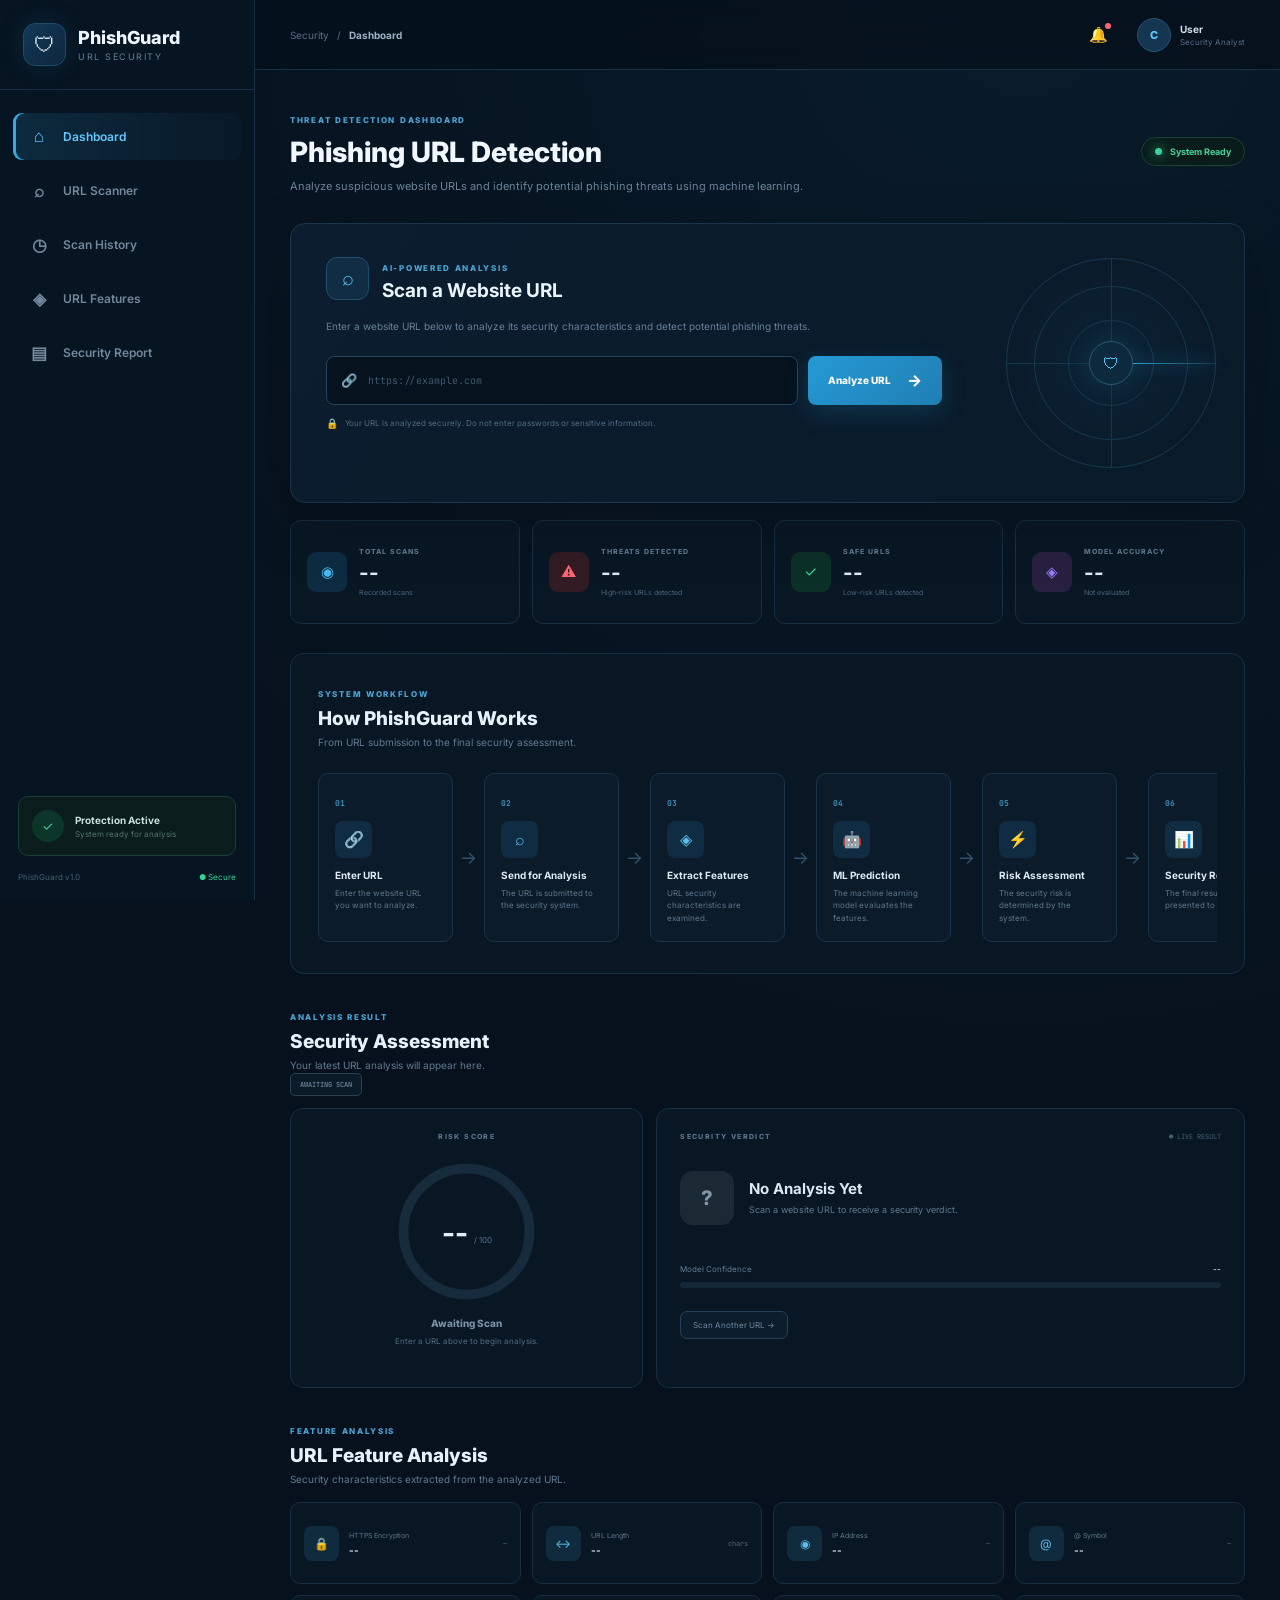
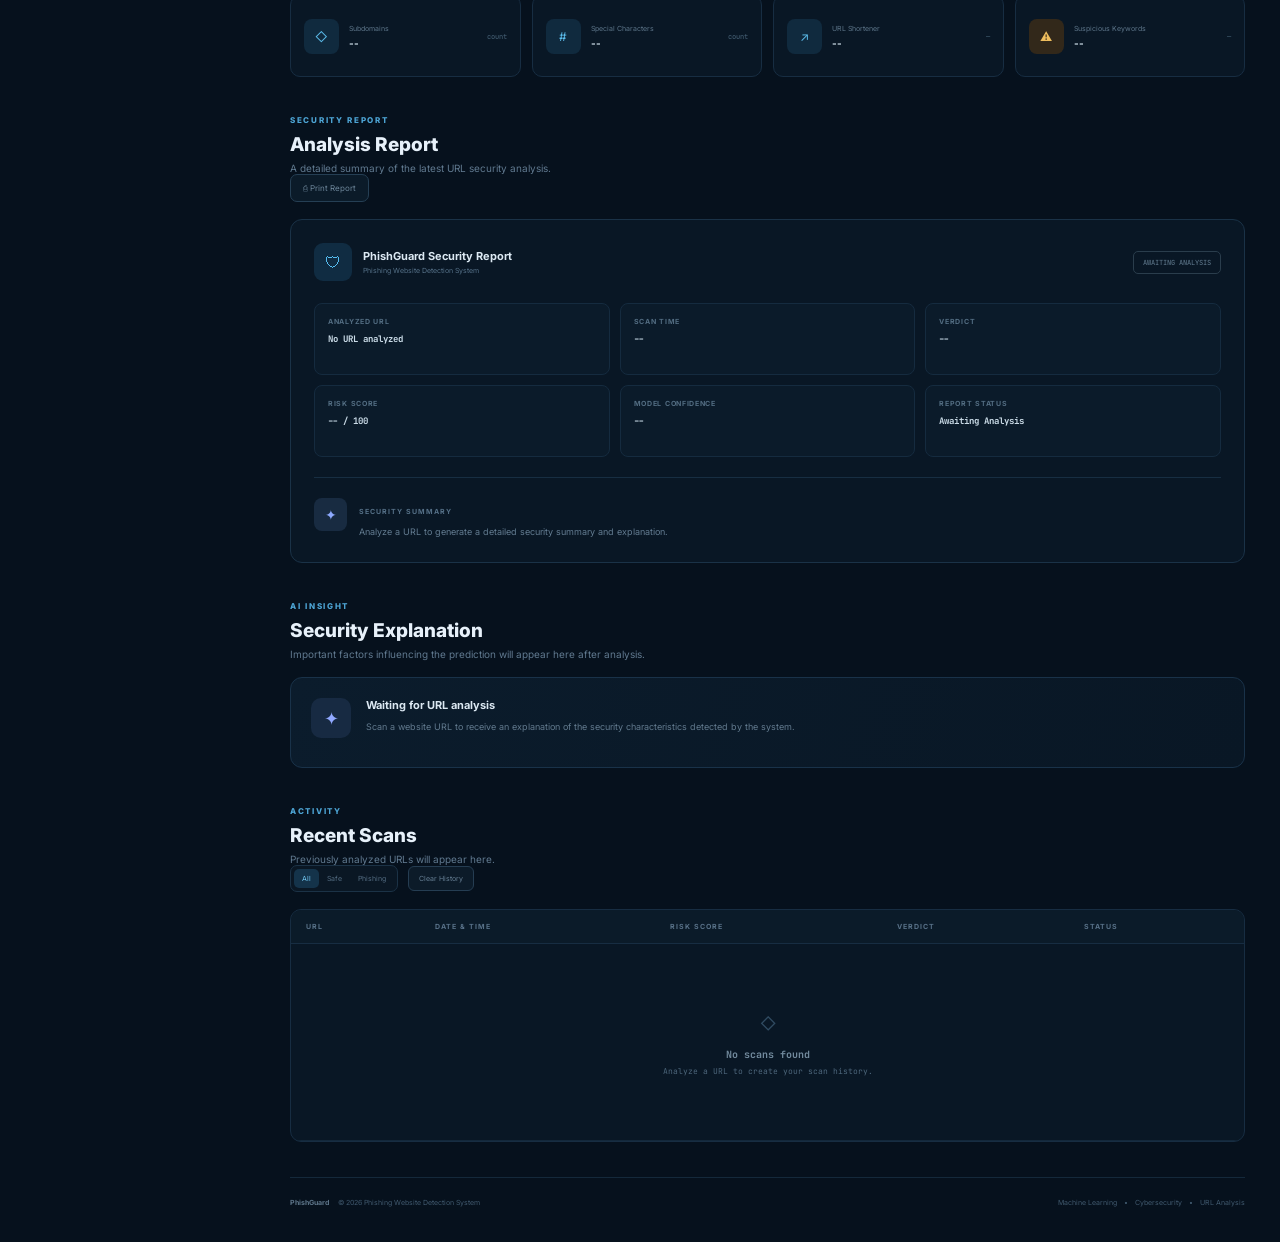
==== commit b0fd68b9: "Integrate frontend with backend risk analysis" ====
--- a/index.html
+++ b/index.html
@@ -332,7 +332,7 @@
                     </strong>
 
                     <small id="totalScansText">
-                        Waiting for data
+                        Recorded scans
                     </small>
 
                 </div>
@@ -355,7 +355,7 @@
                     </strong>
 
                     <small>
-                        Waiting for ML model
+                        High-risk URLs detected
                     </small>
 
                 </div>
@@ -378,7 +378,7 @@
                     </strong>
 
                     <small>
-                        Waiting for ML model
+                        Low-risk URLs detected
                     </small>
 
                 </div>
@@ -401,7 +401,7 @@
                     </strong>
 
                     <small>
-                        Waiting for ML model
+                        Not evaluated
                     </small>
 
                 </div>
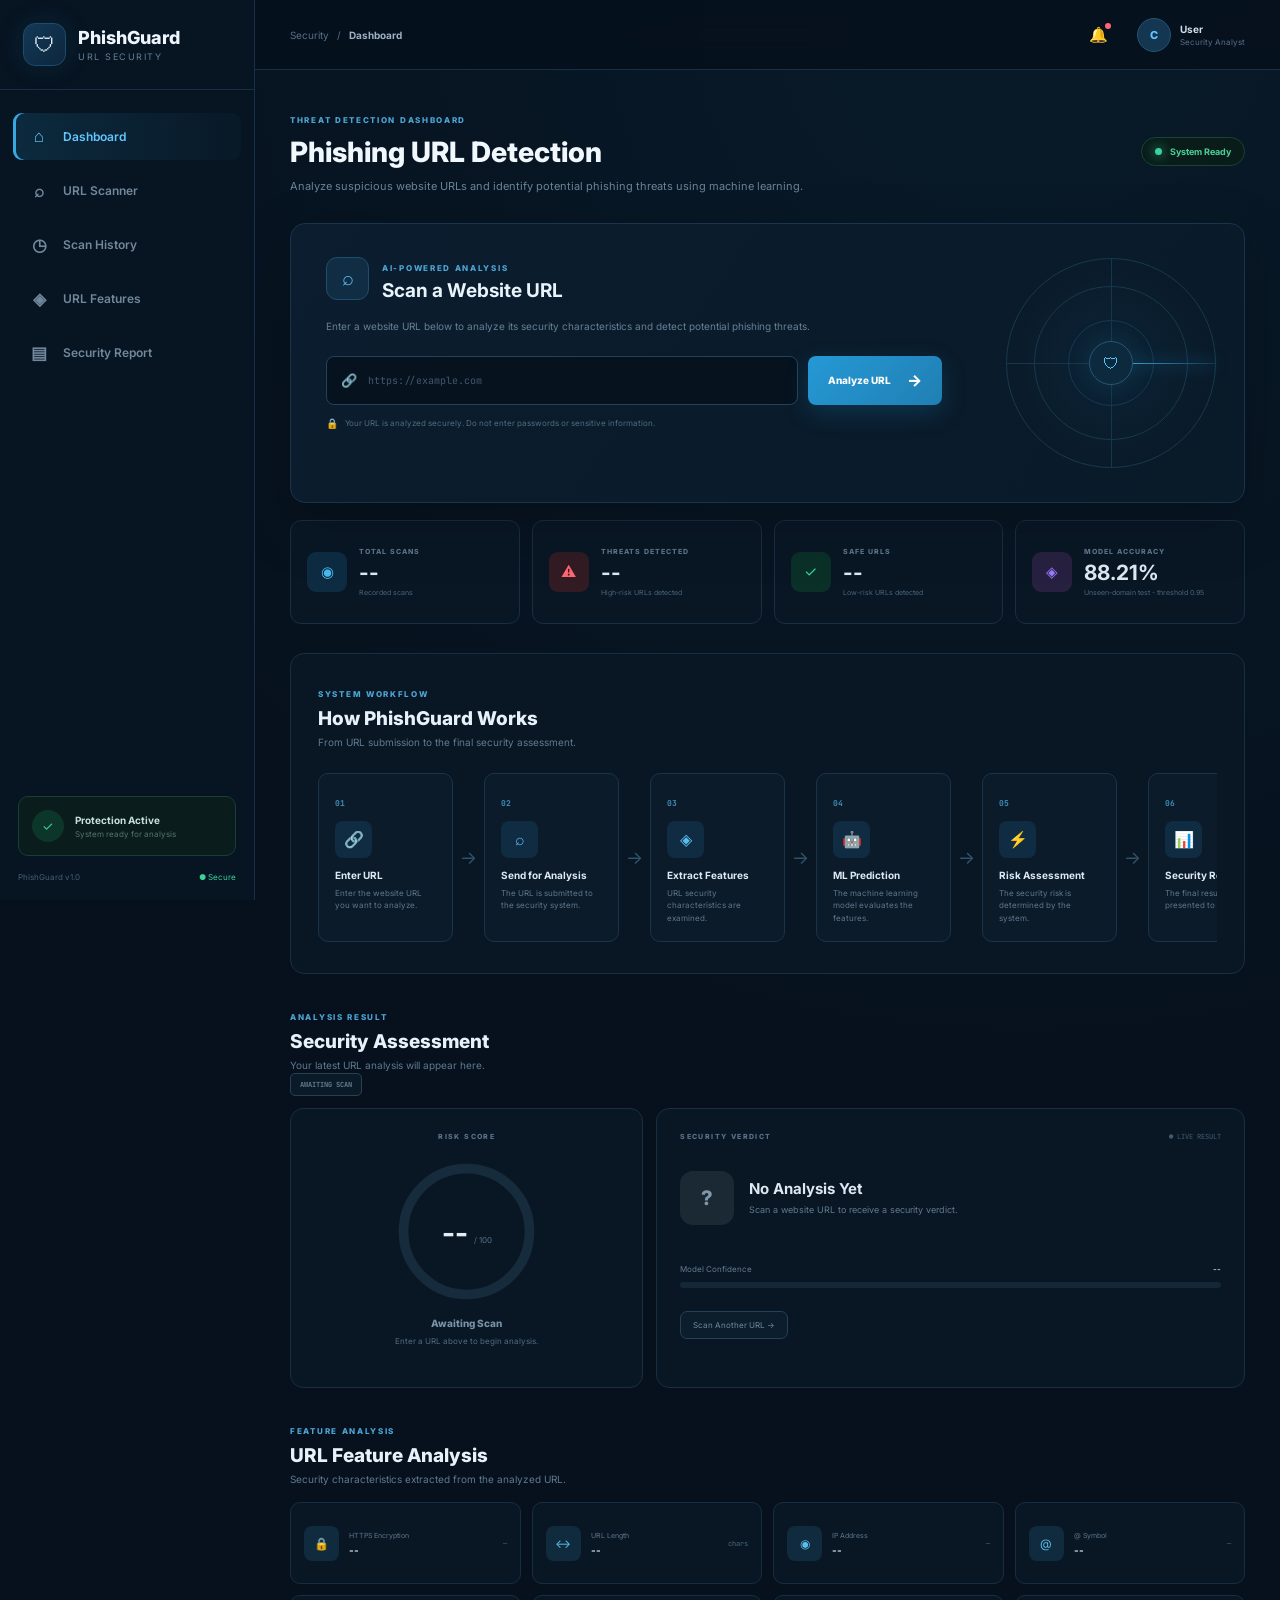
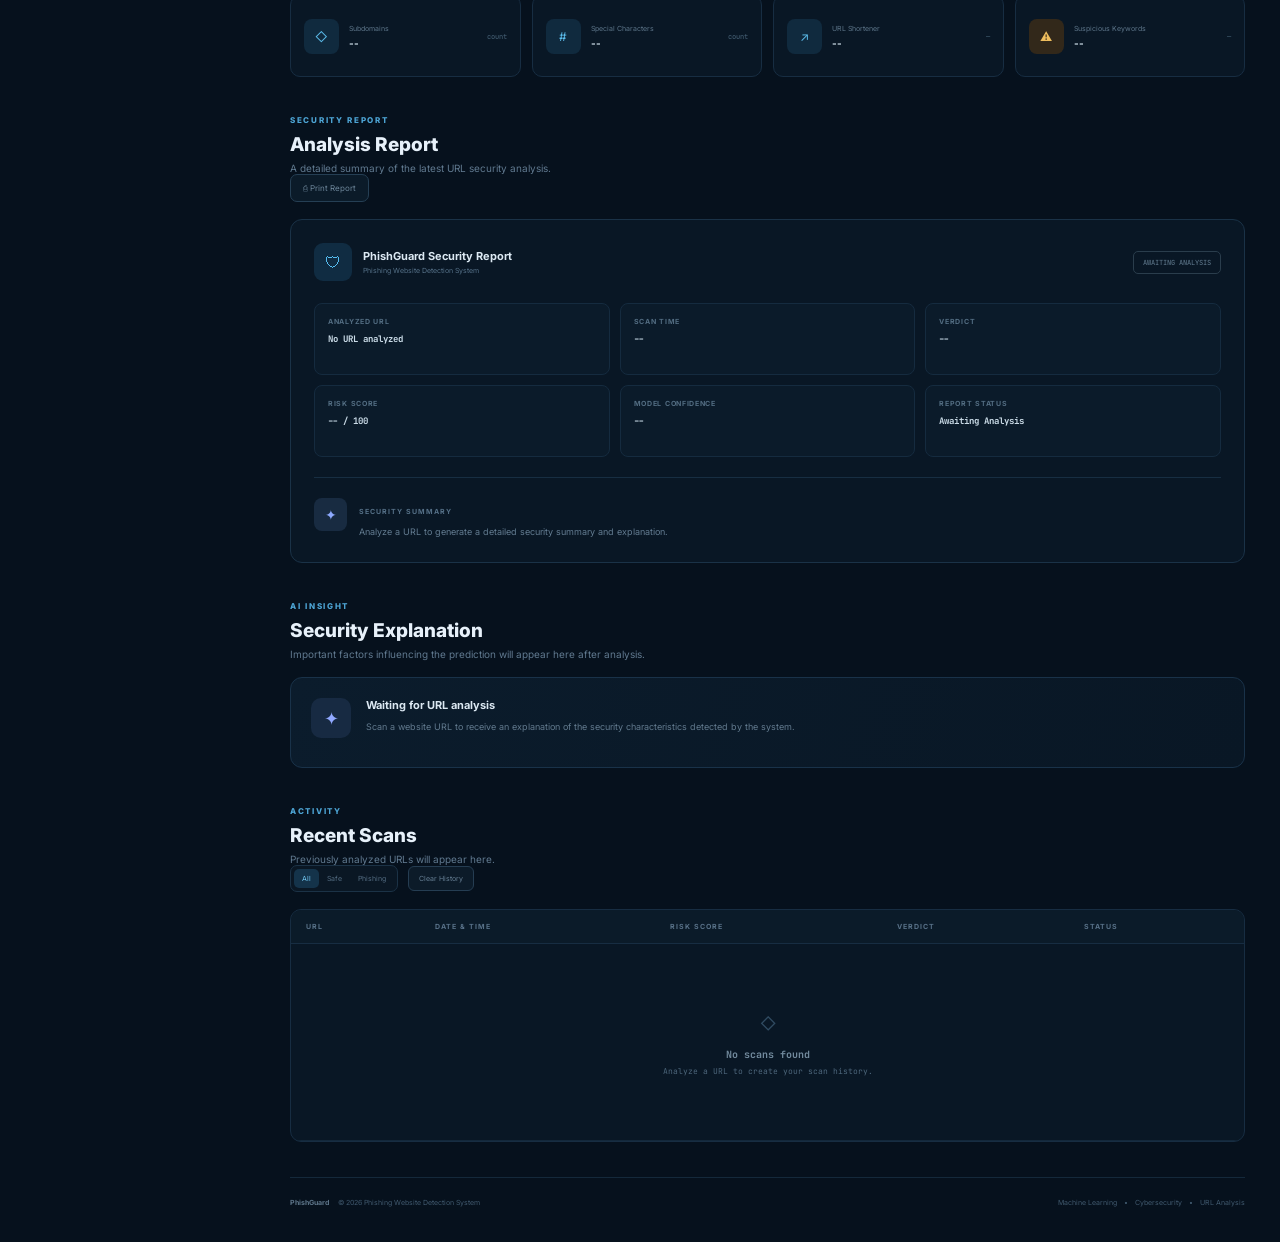
==== commit 200db198: "Update frontend risk analysis display" ====
--- a/index.html
+++ b/index.html
@@ -1,4 +1,4 @@
-<!DOCTYPE html>
+﻿<!DOCTYPE html>
 <html lang="en">
 <head>
     <meta charset="UTF-8">
@@ -401,7 +401,7 @@
                     </strong>
 
                     <small>
-                        Not evaluated
+                        Unseen-domain test - threshold 0.95
                     </small>
 
                 </div>
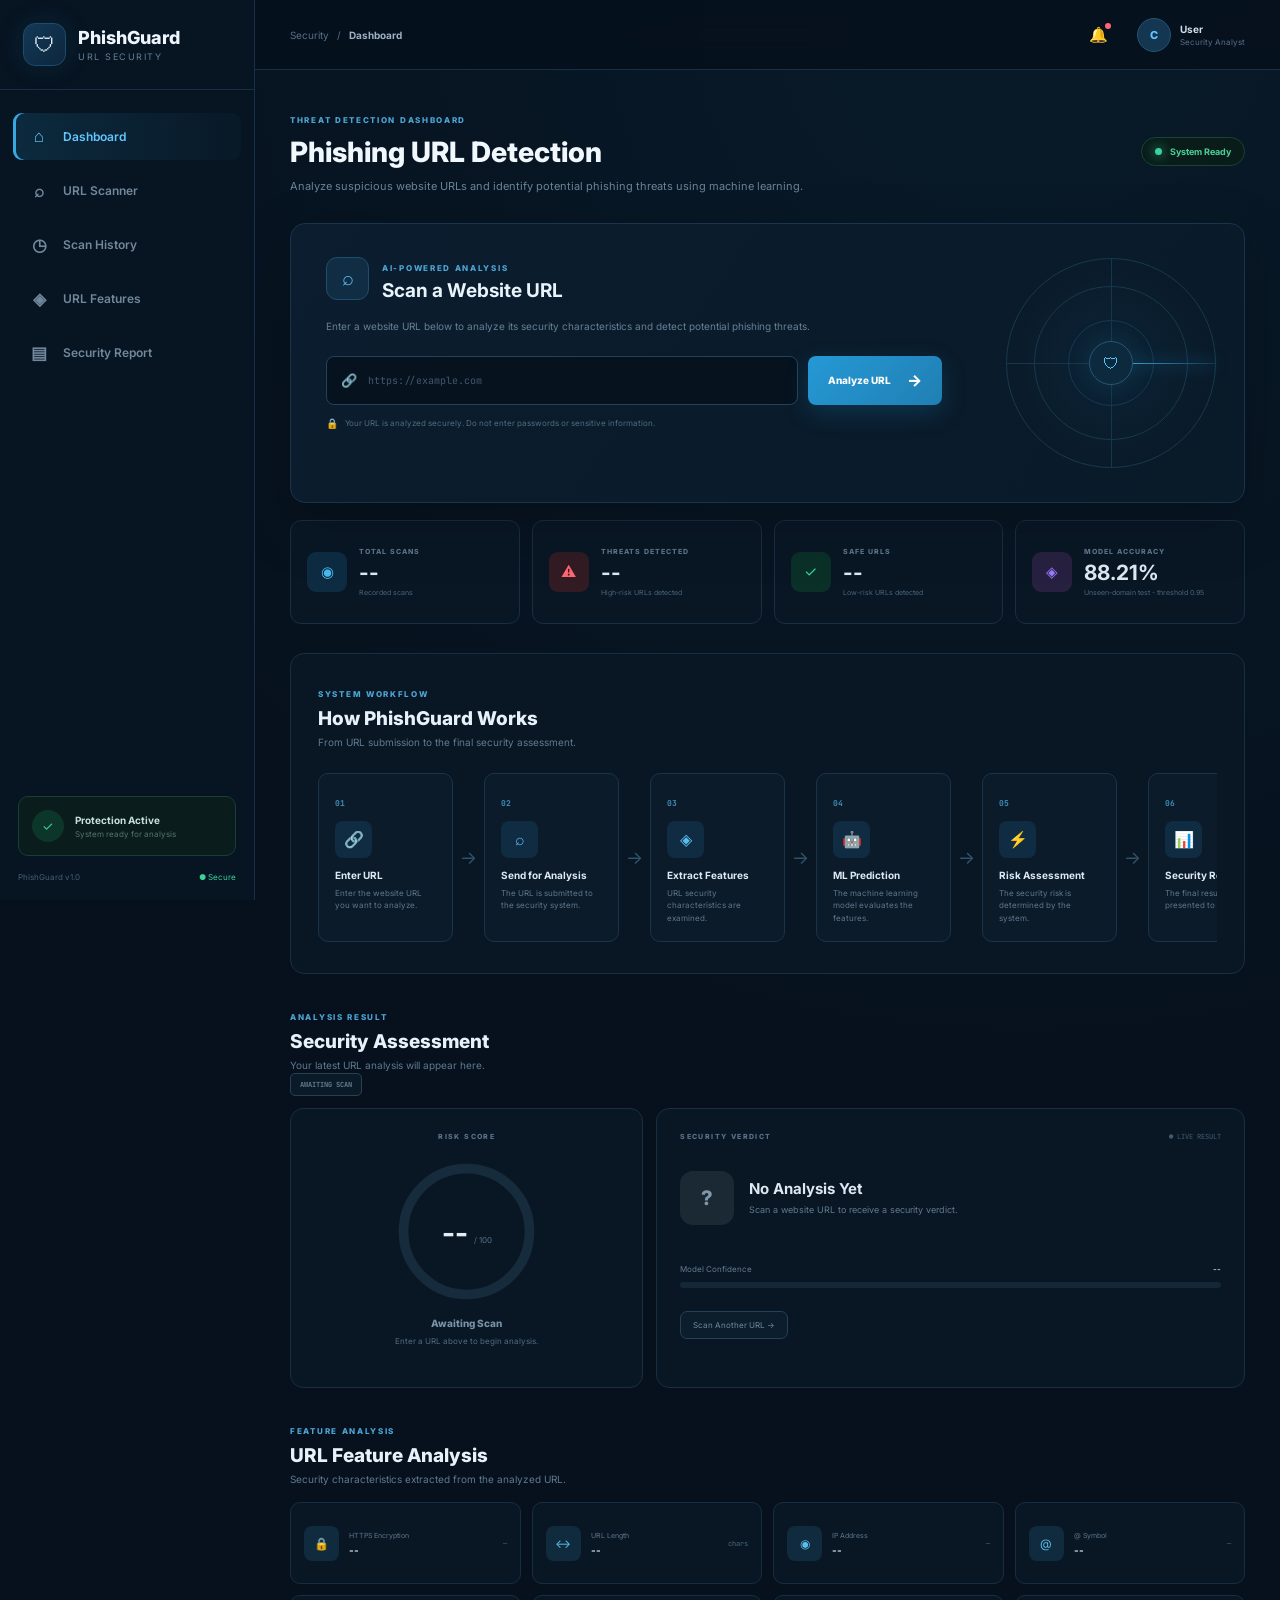
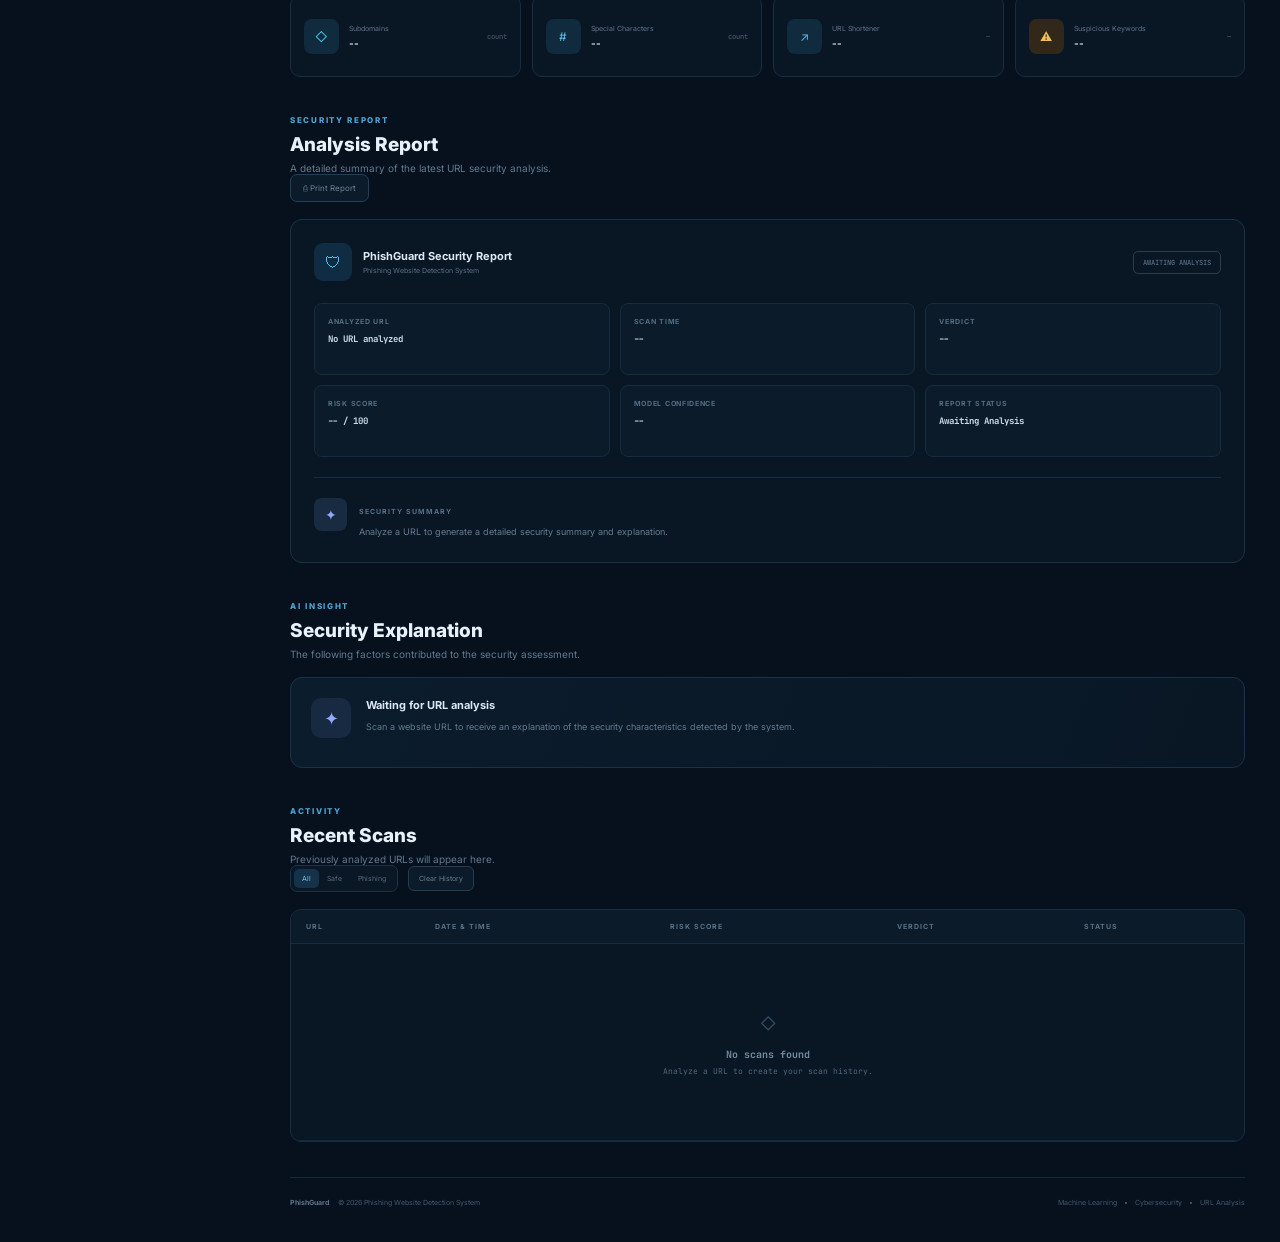
==== commit 54b8d2d1: "Fix frontend analysis results and report display" ====
--- a/index.html
+++ b/index.html
@@ -1095,7 +1095,7 @@
                     </div>
 
 
-                    <div class="report-badge">
+                    <div class="report-badge" id="reportBadge">
                         AWAITING ANALYSIS
                     </div>
 
@@ -1232,8 +1232,9 @@
                     </h3>
 
                     <p>
-                        Important factors influencing the prediction will
-                        appear here after analysis.
+                       <p>
+                            The following factors contributed to the security assessment.
+                        </p>
                     </p>
 
                 </div>
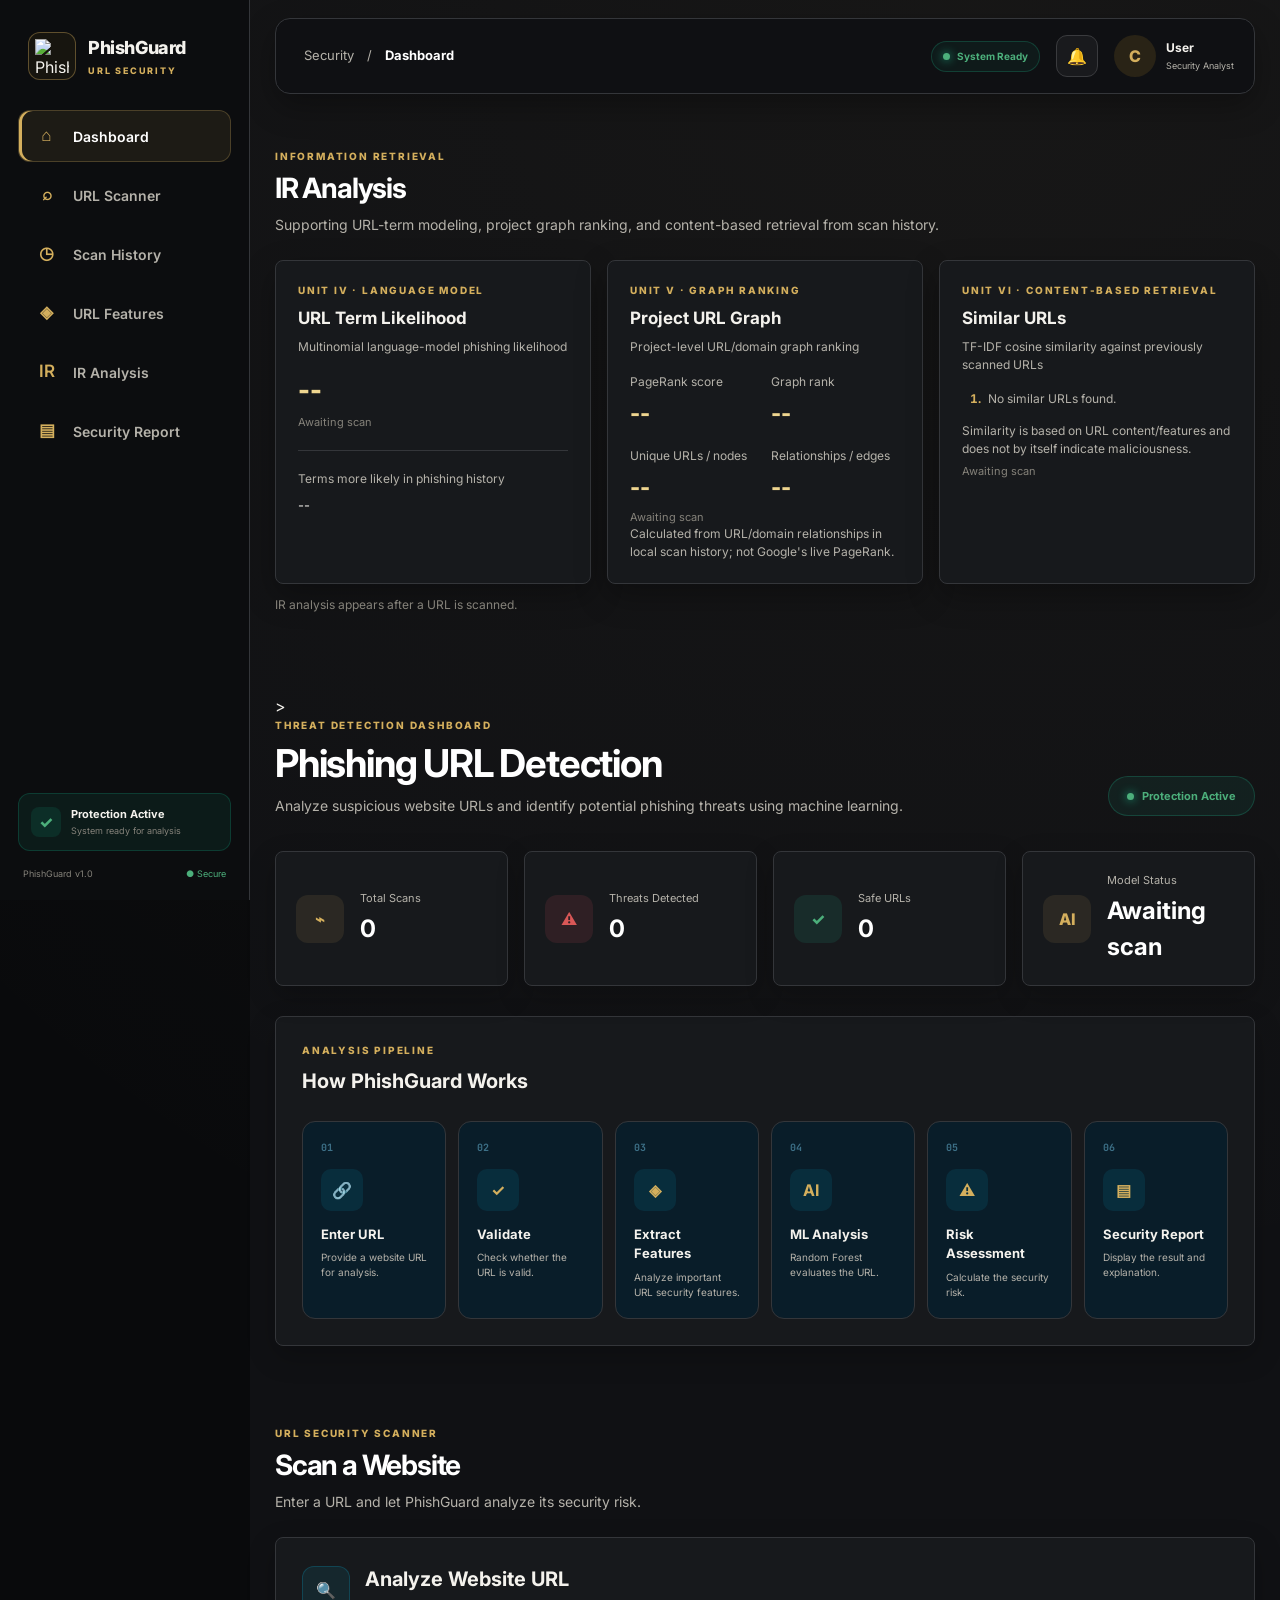
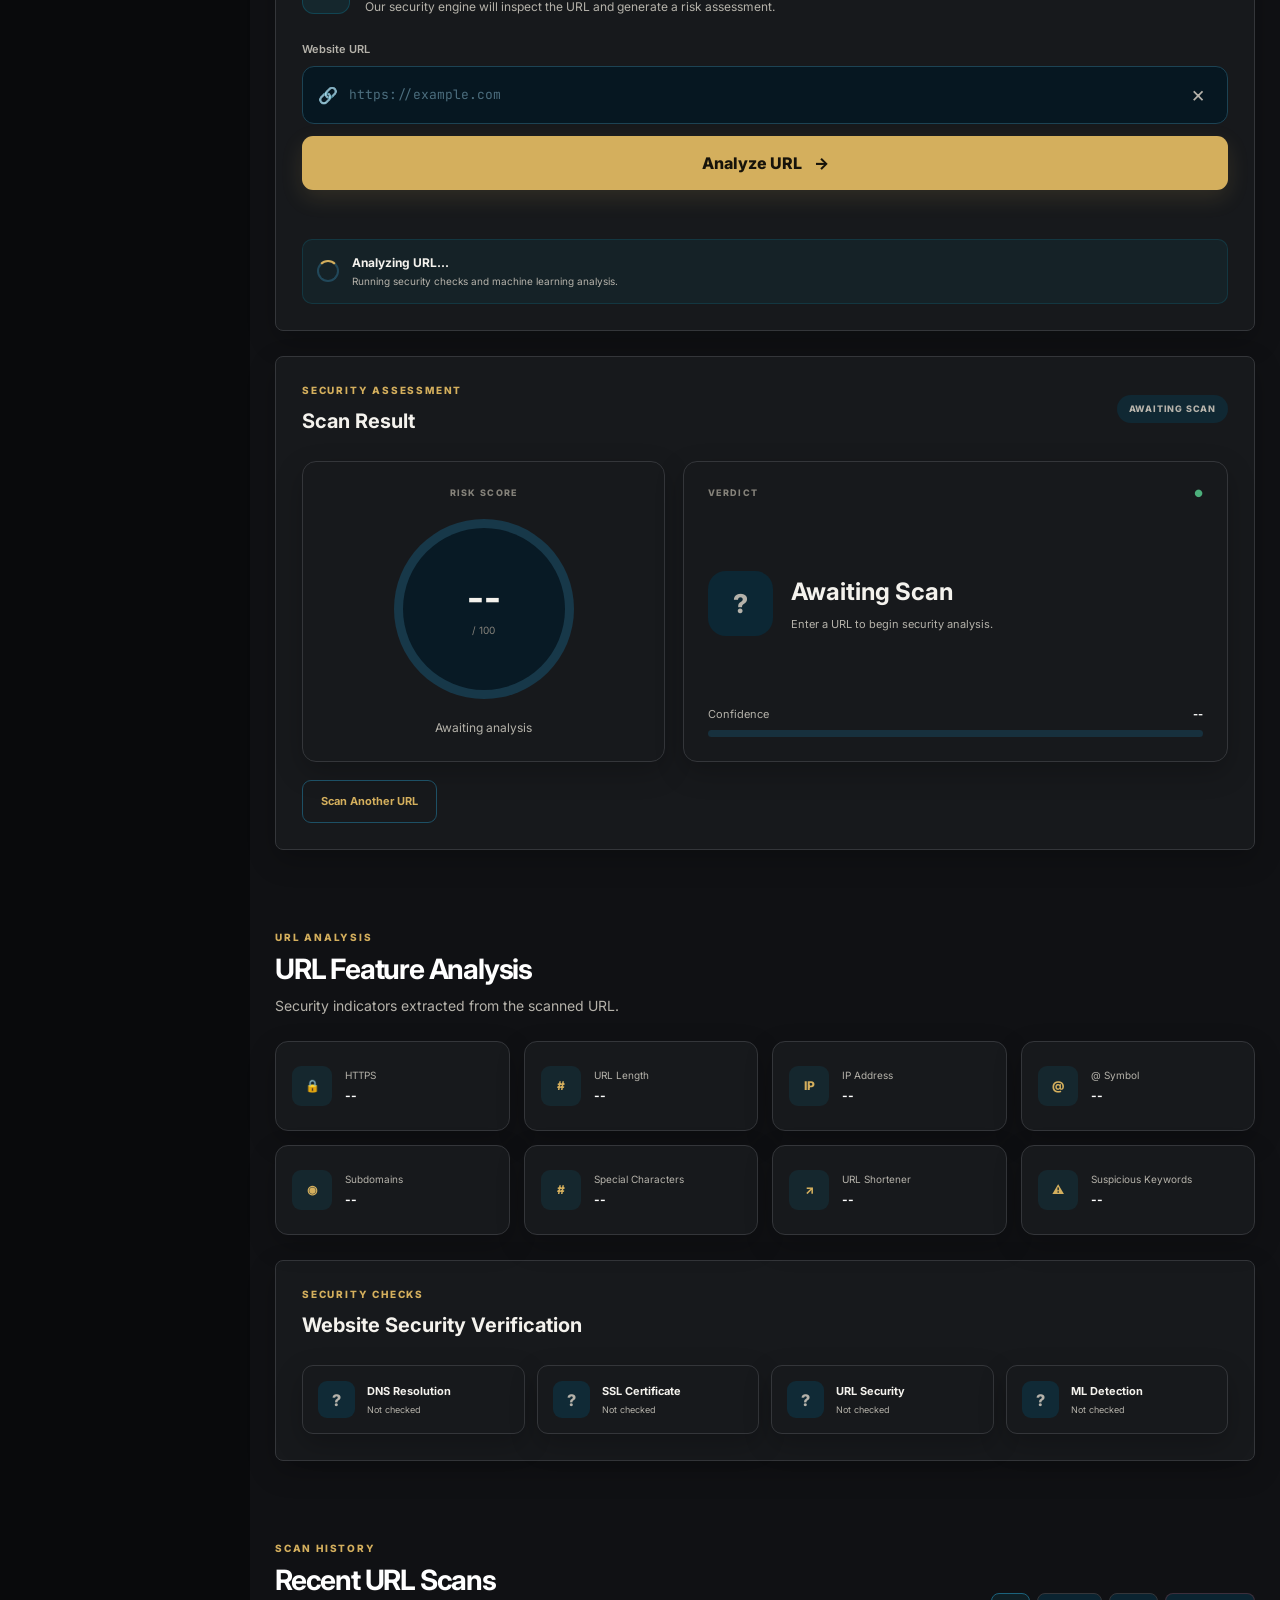
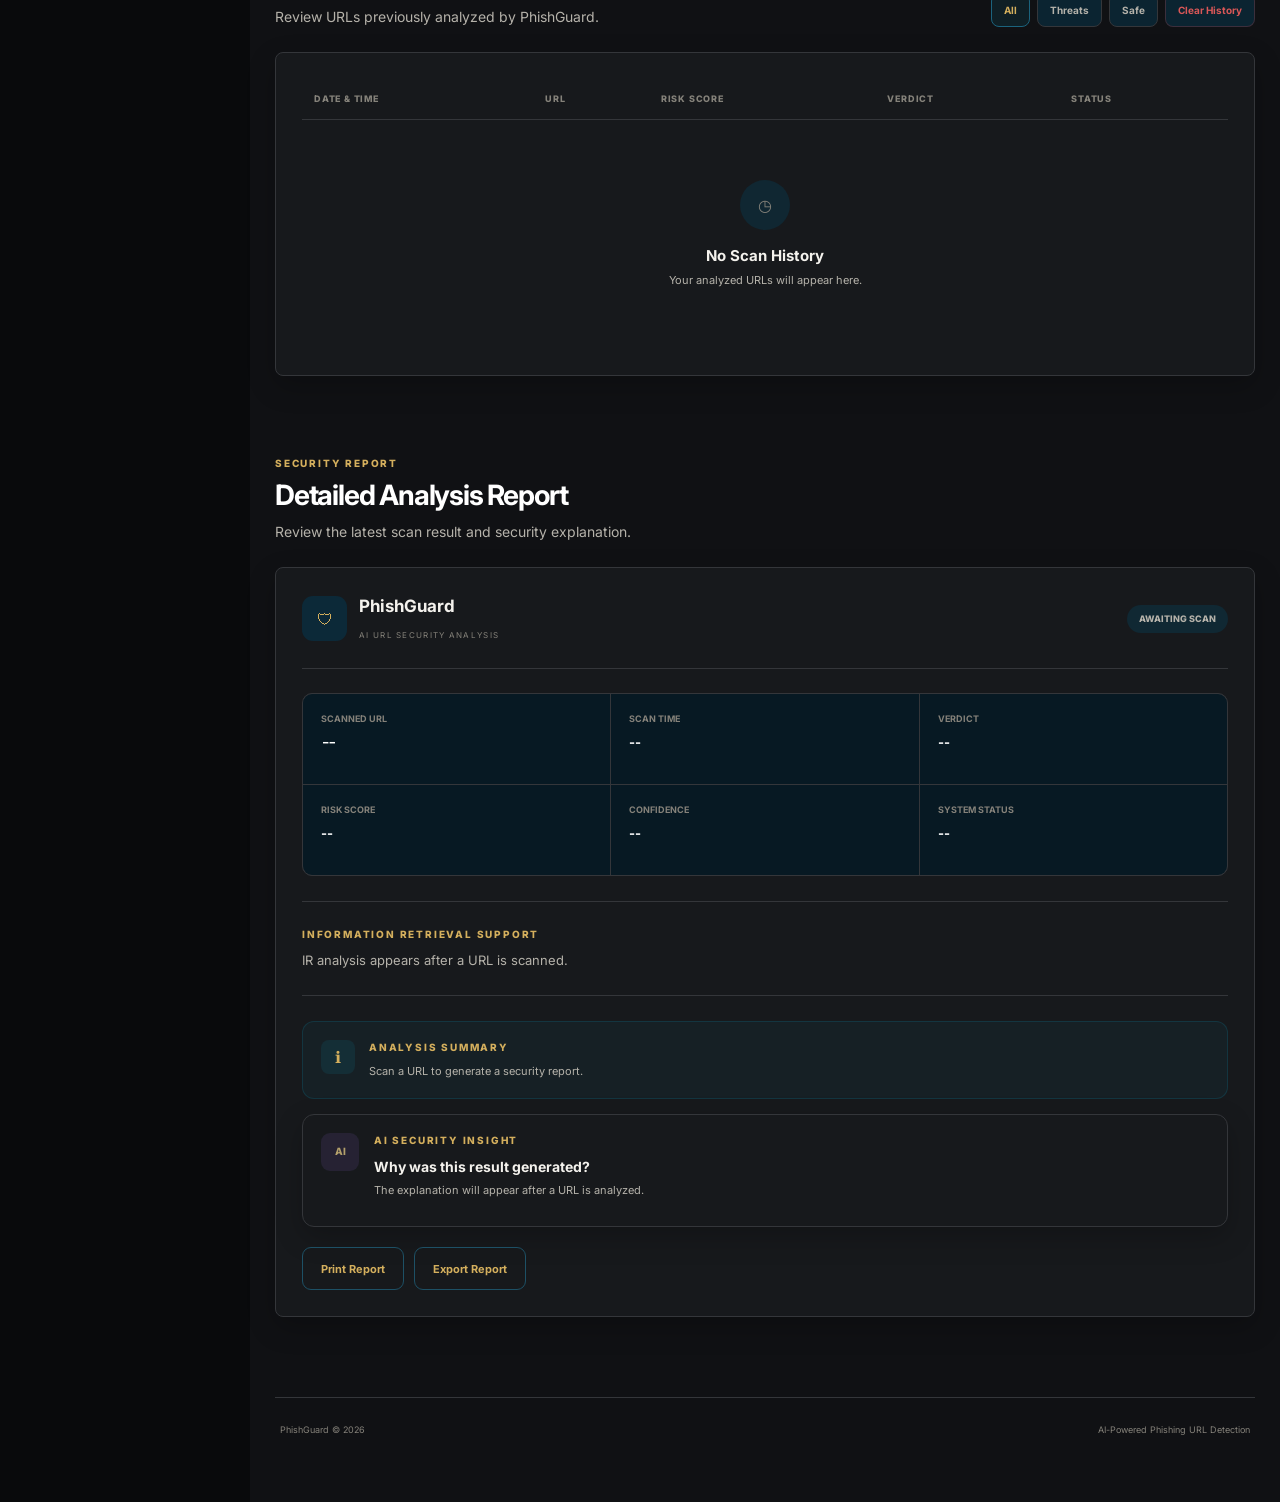
==== commit 7f3f23d5: "Add files via upload" ====
--- a/index.html
+++ b/index.html
@@ -1,15 +1,32 @@
-﻿<!DOCTYPE html>
+<!DOCTYPE html>
 <html lang="en">
 <head>
     <meta charset="UTF-8">
-    <meta name="viewport" content="width=device-width, initial-scale=1.0">
-
-    <title>PhishGuard | AI Phishing URL Detection</title>
-
-    <link rel="stylesheet" href="style.css">
-
-    <link rel="preconnect" href="https://fonts.googleapis.com">
-    <link rel="preconnect" href="https://fonts.gstatic.com" crossorigin>
+
+    <meta
+        name="viewport"
+        content="width=device-width, initial-scale=1.0"
+    >
+
+    <title>PhishGuard | Phishing URL Detection</title>
+
+    <meta
+        name="description"
+        content="PhishGuard AI-powered phishing URL detection and security analysis dashboard."
+    >
+
+    <link rel="stylesheet" href="style.css?v=ir-theme-2">
+
+    <link
+        rel="preconnect"
+        href="https://fonts.googleapis.com"
+    >
+
+    <link
+        rel="preconnect"
+        href="https://fonts.gstatic.com"
+        crossorigin
+    >
 
     <link
         href="https://fonts.googleapis.com/css2?family=Inter:wght@400;500;600;700;800&family=JetBrains+Mono:wght@400;500;600&display=swap"
@@ -27,96 +44,174 @@
 
     <aside class="sidebar">
 
-        <div class="brand">
-            <div class="brand-logo">
-                <span>🛡</span>
+        <div class="sidebar-inner">
+
+            <!-- BRAND -->
+            <div class="brand">
+
+                <div class="brand-logo">
+                    <img
+                        src="assets/phishguard-logo.png"
+                        alt="PhishGuard Logo"
+                    >
+                </div>
+
+                <div class="brand-text">
+                    <h1>PhishGuard</h1>
+                    <span>URL SECURITY</span>
+                </div>
+
             </div>
 
-            <div>
-                <h1>PhishGuard</h1>
-                <p>URL SECURITY</p>
+
+            <!-- NAVIGATION -->
+            <nav class="navigation" aria-label="Main navigation">
+
+                <a
+                    href="#dashboard"
+                    class="nav-item active"
+                    data-section="dashboard"
+                >
+                    <span class="nav-icon">⌂</span>
+                    <span class="nav-label">Dashboard</span>
+                </a>
+
+
+                <a
+                    href="#scanner"
+                    class="nav-item"
+                    data-section="scanner"
+                >
+                    <span class="nav-icon">⌕</span>
+                    <span class="nav-label">URL Scanner</span>
+                </a>
+
+
+                <a
+                    href="#history"
+                    class="nav-item"
+                    data-section="history"
+                >
+                    <span class="nav-icon">◷</span>
+                    <span class="nav-label">Scan History</span>
+                </a>
+
+
+                <a
+                    href="#features"
+                    class="nav-item"
+                    data-section="features"
+                >
+                    <span class="nav-icon">◈</span>
+                    <span class="nav-label">URL Features</span>
+                </a>
+
+
+                <a
+                    href="#ir-analysis"
+                    class="nav-item"
+                    data-section="ir-analysis"
+                >
+                    <span class="nav-icon">IR</span>
+                    <span class="nav-label">IR Analysis</span>
+                </a>
+
+
+                <a
+                    href="#report"
+                    class="nav-item"
+                    data-section="report"
+                >
+                    <span class="nav-icon">▤</span>
+                    <span class="nav-label">Security Report</span>
+                </a>
+
+            </nav>
+
+
+            <!-- SIDEBAR STATUS -->
+            <div class="sidebar-bottom">
+
+                <div class="protection-card">
+
+                    <div class="protection-icon">
+                        ✓
+                    </div>
+
+                    <div>
+                        <strong>Protection Active</strong>
+                        <span>System ready for analysis</span>
+                    </div>
+
+                </div>
+
+
+                <div class="sidebar-footer">
+
+                    <span>PhishGuard v1.0</span>
+
+                    <span class="secure-status">
+                        ● Secure
+                    </span>
+
+                </div>
+
             </div>
+
         </div>
 
-
-        <nav class="navigation">
-
-            <a href="#dashboard" class="nav-item active">
-                <span class="nav-icon">⌂</span>
-                <span>Dashboard</span>
-            </a>
-
-            <a href="#scanner" class="nav-item">
-                <span class="nav-icon">⌕</span>
-                <span>URL Scanner</span>
-            </a>
-
-            <a href="#history" class="nav-item">
-                <span class="nav-icon">◷</span>
-                <span>Scan History</span>
-            </a>
-
-            <a href="#features" class="nav-item">
-                <span class="nav-icon">◈</span>
-                <span>URL Features</span>
-            </a>
-
-            <a href="#report" class="nav-item">
-                <span class="nav-icon">▤</span>
-                <span>Security Report</span>
-            </a>
-
-        </nav>
-
-
-        <div class="sidebar-bottom">
-
-            <div class="protection-card">
-
-                <div class="protection-icon">
-                    ✓
-                </div>
-
-                <div>
-                    <strong>Protection Active</strong>
-                    <span>System ready for analysis</span>
-                </div>
-
-            </div>
-
-            <div class="sidebar-footer">
-                <span>PhishGuard v1.0</span>
-                <span>● Secure</span>
-            </div>
-
-        </div>
-
     </aside>
+
 
 
     <!-- =====================================================
          MAIN CONTENT
     ====================================================== -->
 
-    <main class="main-content" id="dashboard">
-
-
-        <!-- TOP BAR -->
+    <main class="main-content">
+
+
+        <!-- =================================================
+             TOP BAR
+        ================================================== -->
 
         <header class="topbar">
 
+            <div class="mobile-brand">
+                <strong>PhishGuard</strong>
+            </div>
+
+
             <div class="breadcrumb">
+
                 <span>Security</span>
+
                 <span>/</span>
-                <strong>Dashboard</strong>
+
+                <strong id="breadcrumbCurrent">
+                    Dashboard
+                </strong>
+
             </div>
 
 
             <div class="topbar-right">
 
-                <button class="notification-btn" title="Notifications">
+                <div class="system-status">
+
+                    <span class="status-dot"></span>
+
+                    <span>System Ready</span>
+
+                </div>
+
+
+                <button
+                    type="button"
+                    class="notification-btn"
+                    title="Notifications"
+                >
                     🔔
-                    <span></span>
                 </button>
 
 
@@ -127,8 +222,11 @@
                     </div>
 
                     <div class="profile-info">
+
                         <strong>User</strong>
+
                         <span>Security Analyst</span>
+
                     </div>
 
                 </div>
@@ -138,1175 +236,1007 @@
         </header>
 
 
-        <!-- PAGE HEADER -->
-
-        <section class="page-header">
-
-            <div>
-
-                <span class="section-label">
-                    THREAT DETECTION DASHBOARD
-                </span>
-
-                <h2>
-                    Phishing URL Detection
-                </h2>
-
-                <p>
-                    Analyze suspicious website URLs and identify potential
-                    phishing threats using machine learning.
-                </p>
-
-            </div>
-
-
-            <div class="system-status">
-
-                <span class="status-dot"></span>
-
-                <span>System Ready</span>
-
-            </div>
-
-        </section>
-
-
-        <!-- =====================================================
-             URL SCANNER
-        ====================================================== -->
-
-        <section class="scanner-card" id="scanner">
-
-            <div class="scanner-main">
-
-                <div class="scanner-heading">
-
-                    <div class="scanner-icon">
-                        ⌕
-                    </div>
+
+        <!-- =================================================
+             PAGE CONTENT
+        ================================================== -->
+
+        <div class="page-content">
+
+
+            <!-- =================================================
+                 DASHBOARD
+            ================================================== -->
+
+            <section
+                id="dashboard"
+                class="page-section dashboard-section"
+
+            <!-- =================================================
+                 INFORMATION RETRIEVAL ANALYSIS
+            ================================================== -->
+
+            <section
+                id="ir-analysis"
+                class="page-section"
+                aria-labelledby="irHeading"
+            >
+
+                <div class="section-title">
+
+                    <span class="section-label">INFORMATION RETRIEVAL</span>
+
+                    <h2 id="irHeading">IR Analysis</h2>
+
+                    <p>Supporting URL-term modeling, project graph ranking, and content-based retrieval from scan history.</p>
+
+                </div>
+
+                <div class="ir-analysis-grid">
+
+                    <article class="ir-analysis-card">
+                        <span class="section-label">UNIT IV · LANGUAGE MODEL</span>
+                        <h3>URL Term Likelihood</h3>
+                        <p class="ir-card-caption">Multinomial language-model phishing likelihood</p>
+                        <strong id="irLanguageScore" class="ir-metric">--</strong>
+                        <span id="irLanguageStatus" class="ir-substatus">Awaiting scan</span>
+                        <div class="ir-terms-block">
+                            <span>Terms more likely in phishing history</span>
+                            <p id="irSuspiciousTerms">--</p>
+                        </div>
+                    </article>
+
+                    <article class="ir-analysis-card">
+                        <span class="section-label">UNIT V · GRAPH RANKING</span>
+                        <h3>Project URL Graph</h3>
+                        <p class="ir-card-caption">Project-level URL/domain graph ranking</p>
+                        <div class="ir-rank-values">
+                            <div>
+                                <span>PageRank score</span>
+                                <strong id="irPageRankScore" class="ir-metric">--</strong>
+                            </div>
+                            <div>
+                                <span>Graph rank</span>
+                                <strong id="irPageRankRank" class="ir-metric">--</strong>
+                            </div>
+                            <div>
+                                <span>Unique URLs / nodes</span>
+                                <strong id="irGraphNodes" class="ir-metric">--</strong>
+                            </div>
+                            <div>
+                                <span>Relationships / edges</span>
+                                <strong id="irGraphEdges" class="ir-metric">--</strong>
+                            </div>
+                        </div>
+                        <span id="irPageRankStatus" class="ir-substatus">Awaiting scan</span>
+                        <p id="irGraphDetails" class="ir-card-caption">Calculated from URL/domain relationships in local scan history; not Google's live PageRank.</p>
+                    </article>
+
+                    <article class="ir-analysis-card ir-recommendations-card">
+                        <span class="section-label">UNIT VI · CONTENT-BASED RETRIEVAL</span>
+                        <h3>Similar URLs</h3>
+                        <p class="ir-card-caption">TF-IDF cosine similarity against previously scanned URLs</p>
+                        <ol id="irRecommendations" class="ir-recommendation-list">
+                            <li>No similar URLs found.</li>
+                        </ol>
+                        <p class="ir-card-caption ir-similarity-note">Similarity is based on URL content/features and does not by itself indicate maliciousness.</p>
+                        <span id="irRecommendationStatus" class="ir-substatus">Awaiting scan</span>
+                    </article>
+
+                </div>
+
+                <p id="irOverallStatus" class="ir-overall-status" aria-live="polite">IR analysis appears after a URL is scanned.</p>
+
+            </section>
+
+
+            >
+
+                <div class="page-header">
 
                     <div>
 
                         <span class="section-label">
-                            AI-POWERED ANALYSIS
+                            THREAT DETECTION DASHBOARD
                         </span>
 
-                        <h3>
-                            Scan a Website URL
-                        </h3>
-
-                    </div>
-
-                </div>
-
-
-                <p class="scanner-description">
-                    Enter a website URL below to analyze its security
-                    characteristics and detect potential phishing threats.
-                </p>
-
-
-                <div class="url-input-area">
-
-                    <div class="url-input-wrapper">
-
-                        <span class="url-icon">
-                            🔗
-                        </span>
-
-                        <input
-                            type="text"
-                            id="urlInput"
-                            placeholder="https://example.com"
-                            autocomplete="off"
-                            spellcheck="false"
-                        >
+                        <h2>
+                            Phishing URL Detection
+                        </h2>
+
+                        <p>
+                            Analyze suspicious website URLs and
+                            identify potential phishing threats
+                            using machine learning.
+                        </p>
+
+                    </div>
+
+                    <div class="dashboard-status">
+
+                        <span class="status-dot"></span>
+
+                        <span>Protection Active</span>
+
+                    </div>
+
+                </div>
+
+
+                <!-- STATISTICS -->
+
+                <div class="stats-grid">
+
+                    <div class="stat-card">
+
+                        <div class="stat-icon blue">
+                            ⌁
+                        </div>
+
+                        <div class="stat-content">
+
+                            <span>Total Scans</span>
+
+                            <strong id="totalScans">
+                                0
+                            </strong>
+
+                        </div>
+
+                    </div>
+
+
+                    <div class="stat-card">
+
+                        <div class="stat-icon red">
+                            ⚠
+                        </div>
+
+                        <div class="stat-content">
+
+                            <span>Threats Detected</span>
+
+                            <strong id="threatsDetected">
+                                0
+                            </strong>
+
+                        </div>
+
+                    </div>
+
+
+                    <div class="stat-card">
+
+                        <div class="stat-icon green">
+                            ✓
+                        </div>
+
+                        <div class="stat-content">
+
+                            <span>Safe URLs</span>
+
+                            <strong id="safeUrls">
+                                0
+                            </strong>
+
+                        </div>
+
+                    </div>
+
+
+                    <div class="stat-card">
+
+                        <div class="stat-icon purple">
+                            AI
+                        </div>
+
+                        <div class="stat-content">
+
+                            <span>Model Status</span>
+
+                            <strong id="modelStatus">
+                                Awaiting scan
+                            </strong>
+
+                        </div>
+
+                    </div>
+
+                </div>
+
+
+                <!-- HOW IT WORKS -->
+
+                <div class="content-card workflow-card">
+
+                    <div class="card-heading">
+
+                        <div>
+                            <span class="section-label">
+                                ANALYSIS PIPELINE
+                            </span>
+
+                            <h3>
+                                How PhishGuard Works
+                            </h3>
+                        </div>
+
+                    </div>
+
+
+                    <div class="workflow-grid">
+
+                        <div class="workflow-step">
+
+                            <div class="step-number">01</div>
+
+                            <div class="step-icon">🔗</div>
+
+                            <h4>
+                                Enter URL
+                            </h4>
+
+                            <p>
+                                Provide a website URL for analysis.
+                            </p>
+
+                        </div>
+
+
+                        <div class="workflow-step">
+
+                            <div class="step-number">02</div>
+
+                            <div class="step-icon">✓</div>
+
+                            <h4>
+                                Validate
+                            </h4>
+
+                            <p>
+                                Check whether the URL is valid.
+                            </p>
+
+                        </div>
+
+
+                        <div class="workflow-step">
+
+                            <div class="step-number">03</div>
+
+                            <div class="step-icon">◈</div>
+
+                            <h4>
+                                Extract Features
+                            </h4>
+
+                            <p>
+                                Analyze important URL security features.
+                            </p>
+
+                        </div>
+
+
+                        <div class="workflow-step">
+
+                            <div class="step-number">04</div>
+
+                            <div class="step-icon">AI</div>
+
+                            <h4>
+                                ML Analysis
+                            </h4>
+
+                            <p>
+                                Random Forest evaluates the URL.
+                            </p>
+
+                        </div>
+
+
+                        <div class="workflow-step">
+
+                            <div class="step-number">05</div>
+
+                            <div class="step-icon">⚠</div>
+
+                            <h4>
+                                Risk Assessment
+                            </h4>
+
+                            <p>
+                                Calculate the security risk.
+                            </p>
+
+                        </div>
+
+
+                        <div class="workflow-step">
+
+                            <div class="step-number">06</div>
+
+                            <div class="step-icon">▤</div>
+
+                            <h4>
+                                Security Report
+                            </h4>
+
+                            <p>
+                                Display the result and explanation.
+                            </p>
+
+                        </div>
+
+                    </div>
+
+                </div>
+
+            </section>
+
+
+
+            <!-- =================================================
+                 URL SCANNER
+            ================================================== -->
+
+            <section
+                id="scanner"
+                class="page-section"
+            >
+
+                <div class="section-title">
+
+                    <span class="section-label">
+                        URL SECURITY SCANNER
+                    </span>
+
+                    <h2>
+                        Scan a Website
+                    </h2>
+
+                    <p>
+                        Enter a URL and let PhishGuard analyze
+                        its security risk.
+                    </p>
+
+                </div>
+
+
+                <div class="content-card scanner-card">
+
+                    <div class="scanner-heading">
+
+                        <div class="scanner-icon">
+                            🔍
+                        </div>
+
+                        <div>
+
+                            <h3>
+                                Analyze Website URL
+                            </h3>
+
+                            <p>
+                                Our security engine will inspect
+                                the URL and generate a risk assessment.
+                            </p>
+
+                        </div>
+
+                    </div>
+
+
+                    <div class="url-input-area">
+
+                        <label for="urlInput">
+                            Website URL
+                        </label>
+
+                        <div class="url-input-wrapper">
+
+                            <span class="url-input-icon">
+                                🔗
+                            </span>
+
+                            <input
+                                type="text"
+                                id="urlInput"
+                                name="url"
+                                placeholder="https://example.com"
+                                autocomplete="off"
+                                spellcheck="false"
+                            >
+
+                            <button
+                                type="button"
+                                id="clearInput"
+                                class="clear-input"
+                                title="Clear URL"
+                            >
+                                ×
+                            </button>
+
+                        </div>
+
 
                         <button
                             type="button"
-                            id="clearInput"
-                            class="clear-input"
-                            title="Clear URL"
+                            id="analyzeBtn"
+                            class="analyze-btn"
                         >
-                            ×
+
+                            <span class="analyze-btn-text">
+                                Analyze URL
+                            </span>
+
+                            <span class="analyze-btn-icon">
+                                →
+                            </span>
+
                         </button>
+
+                    </div>
+
+
+                    <!-- MESSAGE -->
+
+                    <div
+                        id="scannerMessage"
+                        class="scanner-message"
+                        aria-live="polite"
+                    ></div>
+
+
+                    <!-- LOADING -->
+
+                    <div
+                        id="scanLoading"
+                        class="scan-loading"
+                        hidden
+                    >
+
+                        <div class="loading-spinner"></div>
+
+                        <div>
+
+                            <strong>
+                                Analyzing URL...
+                            </strong>
+
+                            <span>
+                                Running security checks and machine learning analysis.
+                            </span>
+
+                        </div>
+
+                    </div>
+
+                </div>
+
+
+                <!-- SCAN RESULT -->
+
+                <div
+                    id="scanResult"
+                    class="content-card result-card"
+                >
+
+                    <div class="result-header">
+
+                        <div>
+
+                            <span class="section-label">
+                                SECURITY ASSESSMENT
+                            </span>
+
+                            <h3>
+                                Scan Result
+                            </h3>
+
+                        </div>
+
+                        <span
+                            id="resultStatus"
+                            class="result-status awaiting"
+                        >
+                            AWAITING SCAN
+                        </span>
+
+                    </div>
+
+
+                    <div class="assessment-grid">
+
+
+                        <!-- RISK SCORE -->
+
+                        <div class="risk-card">
+
+                            <span class="card-label">
+                                RISK SCORE
+                            </span>
+
+                            <div class="risk-gauge">
+
+                                <div
+                                    id="riskGauge"
+                                    class="risk-gauge-circle"
+                                >
+
+                                    <div class="gauge-content">
+
+                                        <strong id="riskScore">
+                                            --
+                                        </strong>
+
+                                        <span>
+                                            / 100
+                                        </span>
+
+                                    </div>
+
+                                </div>
+
+                            </div>
+
+                            <span
+                                id="riskLevel"
+                                class="risk-level"
+                            >
+                                Awaiting analysis
+                            </span>
+
+                        </div>
+
+
+                        <!-- VERDICT -->
+
+                        <div class="verdict-card">
+
+                            <div class="card-top">
+
+                                <span class="card-label">
+                                    VERDICT
+                                </span>
+
+                                <span
+                                    id="verdictIndicator"
+                                    class="live-indicator"
+                                >
+                                    ●
+                                </span>
+
+                            </div>
+
+
+                            <div class="verdict-content">
+
+                                <div
+                                    id="verdictIcon"
+                                    class="verdict-icon"
+                                >
+                                    ?
+                                </div>
+
+                                <div>
+
+                                    <strong id="verdictText">
+                                        Awaiting Scan
+                                    </strong>
+
+                                    <span id="verdictDescription">
+                                        Enter a URL to begin security analysis.
+                                    </span>
+
+                                </div>
+
+                            </div>
+
+
+                            <div class="confidence-section">
+
+                                <div class="confidence-header">
+
+                                    <span>
+                                        Confidence
+                                    </span>
+
+                                    <strong id="confidenceValue">
+                                        --
+                                    </strong>
+
+                                </div>
+
+                                <div class="progress-bar">
+
+                                    <div
+                                        id="confidenceFill"
+                                        class="progress-fill"
+                                        style="width: 0%"
+                                    ></div>
+
+                                </div>
+
+                            </div>
+
+                        </div>
 
                     </div>
 
 
                     <button
                         type="button"
-                        id="analyzeBtn"
-                        class="analyze-btn"
+                        id="scanAgainBtn"
+                        class="secondary-btn"
                     >
-
-                        <span id="analyzeText">
-                            Analyze URL
+                        Scan Another URL
+                    </button>
+
+                </div>
+
+            </section>
+
+
+
+            <!-- =================================================
+                 URL FEATURES
+            ================================================== -->
+
+            <section
+                id="features"
+                class="page-section"
+            >
+
+                <div class="section-title">
+
+                    <span class="section-label">
+                        URL ANALYSIS
+                    </span>
+
+                    <h2>
+                        URL Feature Analysis
+                    </h2>
+
+                    <p>
+                        Security indicators extracted from the scanned URL.
+                    </p>
+
+                </div>
+
+
+                <div class="features-grid">
+
+
+                    <div class="feature-card">
+
+                        <div class="feature-icon">
+                            🔒
+                        </div>
+
+                        <div class="feature-content">
+
+                            <span>
+                                HTTPS
+                            </span>
+
+                            <strong id="featureHttpsStatus">
+                                --
+                            </strong>
+
+                        </div>
+
+                    </div>
+
+
+                    <div class="feature-card">
+
+                        <div class="feature-icon">
+                            #
+                        </div>
+
+                        <div class="feature-content">
+
+                            <span>
+                                URL Length
+                            </span>
+
+                            <strong id="featureLengthStatus">
+                                --
+                            </strong>
+
+                        </div>
+
+                    </div>
+
+
+                    <div class="feature-card">
+
+                        <div class="feature-icon">
+                            IP
+                        </div>
+
+                        <div class="feature-content">
+
+                            <span>
+                                IP Address
+                            </span>
+
+                            <strong id="featureIPStatus">
+                                --
+                            </strong>
+
+                        </div>
+
+                    </div>
+
+
+                    <div class="feature-card">
+
+                        <div class="feature-icon">
+                            @
+                        </div>
+
+                        <div class="feature-content">
+
+                            <span>
+                                @ Symbol
+                            </span>
+
+                            <strong id="featureAtStatus">
+                                --
+                            </strong>
+
+                        </div>
+
+                    </div>
+
+
+                    <div class="feature-card">
+
+                        <div class="feature-icon">
+                            ◉
+                        </div>
+
+                        <div class="feature-content">
+
+                            <span>
+                                Subdomains
+                            </span>
+
+                            <strong id="featureSubdomainStatus">
+                                --
+                            </strong>
+
+                        </div>
+
+                    </div>
+
+
+                    <div class="feature-card">
+
+                        <div class="feature-icon">
+                            #
+                        </div>
+
+                        <div class="feature-content">
+
+                            <span>
+                                Special Characters
+                            </span>
+
+                            <strong id="featureSpecialStatus">
+                                --
+                            </strong>
+
+                        </div>
+
+                    </div>
+
+
+                    <div class="feature-card">
+
+                        <div class="feature-icon">
+                            ↗
+                        </div>
+
+                        <div class="feature-content">
+
+                            <span>
+                                URL Shortener
+                            </span>
+
+                            <strong id="featureShortenerStatus">
+                                --
+                            </strong>
+
+                        </div>
+
+                    </div>
+
+
+                    <div class="feature-card">
+
+                        <div class="feature-icon">
+                            ⚠
+                        </div>
+
+                        <div class="feature-content">
+
+                            <span>
+                                Suspicious Keywords
+                            </span>
+
+                            <strong id="featureKeywordsStatus">
+                                --
+                            </strong>
+
+                        </div>
+
+                    </div>
+
+                </div>
+
+
+                <!-- SECURITY CHECKS -->
+
+                <div class="content-card security-checks-card">
+
+                    <div class="card-heading">
+
+                        <div>
+
+                            <span class="section-label">
+                                SECURITY CHECKS
+                            </span>
+
+                            <h3>
+                                Website Security Verification
+                            </h3>
+
+                        </div>
+
+                    </div>
+
+
+                    <div class="security-checks-grid">
+
+
+                        <div class="security-check-card">
+
+                            <div
+                                id="dnsCheckIcon"
+                                class="security-check-icon"
+                            >
+                                ?
+                            </div>
+
+                            <div class="security-check-content">
+
+                                <strong>
+                                    DNS Resolution
+                                </strong>
+
+                                <span id="dnsCheckStatus">
+                                    Not checked
+                                </span>
+
+                            </div>
+
+                        </div>
+
+
+                        <div class="security-check-card">
+
+                            <div
+                                id="sslCheckIcon"
+                                class="security-check-icon"
+                            >
+                                ?
+                            </div>
+
+                            <div class="security-check-content">
+
+                                <strong>
+                                    SSL Certificate
+                                </strong>
+
+                                <span id="sslCheckStatus">
+                                    Not checked
+                                </span>
+
+                            </div>
+
+                        </div>
+
+
+                        <div class="security-check-card">
+
+                            <div
+                                id="urlCheckIcon"
+                                class="security-check-icon"
+                            >
+                                ?
+                            </div>
+
+                            <div class="security-check-content">
+
+                                <strong>
+                                    URL Security
+                                </strong>
+
+                                <span id="urlCheckStatus">
+                                    Not checked
+                                </span>
+
+                            </div>
+
+                        </div>
+
+
+                        <div class="security-check-card">
+
+                            <div
+                                id="mlCheckIcon"
+                                class="security-check-icon"
+                            >
+                                ?
+                            </div>
+
+                            <div class="security-check-content">
+
+                                <strong>
+                                    ML Detection
+                                </strong>
+
+                                <span id="mlCheckStatus">
+                                    Not checked
+                                </span>
+
+                            </div>
+
+                        </div>
+
+                    </div>
+
+                </div>
+
+            </section>
+
+
+
+            <!-- =================================================
+                 HISTORY
+            ================================================== -->
+
+            <section
+                id="history"
+                class="page-section"
+            >
+
+                <div class="section-title history-heading">
+
+                    <div>
+
+                        <span class="section-label">
+                            SCAN HISTORY
                         </span>
 
-                        <span id="analyzeArrow">
-                            →
-                        </span>
-
-                    </button>
-
-                </div>
-
-
-                <!-- Scanner status -->
-
-                <div
-                    class="scanner-message"
-                    id="scannerMessage"
-                >
-                    <span class="message-icon">🔒</span>
-
-                    <span id="scannerMessageText">
-                        Your URL is analyzed securely. Do not enter passwords
-                        or sensitive information.
-                    </span>
-                </div>
-
-
-                <!-- Loading -->
-
-                <div
-                    class="scan-loading"
-                    id="scanLoading"
-                >
-
-                    <div class="loading-spinner"></div>
-
-                    <div>
-                        <strong>Preparing analysis...</strong>
-                        <span>Connecting to the security analysis system</span>
-                    </div>
-
-                </div>
-
-            </div>
-
-
-            <div class="scanner-visual">
-
-                <div class="radar">
-
-                    <div class="radar-ring ring-one"></div>
-                    <div class="radar-ring ring-two"></div>
-                    <div class="radar-ring ring-three"></div>
-
-                    <div class="radar-cross horizontal"></div>
-                    <div class="radar-cross vertical"></div>
-
-                    <div class="radar-sweep"></div>
-
-                    <div class="radar-center">
-                        🛡
-                    </div>
-
-                </div>
-
-            </div>
-
-        </section>
-
-
-        <!-- =====================================================
-             STATISTICS
-        ====================================================== -->
-
-        <section class="stats-grid">
-
-            <div class="stat-card">
-
-                <div class="stat-icon blue">
-                    ◉
-                </div>
-
-                <div class="stat-content">
-
-                    <span>TOTAL SCANS</span>
-
-                    <strong id="totalScans">
-                        --
-                    </strong>
-
-                    <small id="totalScansText">
-                        Recorded scans
-                    </small>
-
-                </div>
-
-            </div>
-
-
-            <div class="stat-card">
-
-                <div class="stat-icon red">
-                    ⚠
-                </div>
-
-                <div class="stat-content">
-
-                    <span>THREATS DETECTED</span>
-
-                    <strong id="threatsDetected">
-                        --
-                    </strong>
-
-                    <small>
-                        High-risk URLs detected
-                    </small>
-
-                </div>
-
-            </div>
-
-
-            <div class="stat-card">
-
-                <div class="stat-icon green">
-                    ✓
-                </div>
-
-                <div class="stat-content">
-
-                    <span>SAFE URLS</span>
-
-                    <strong id="safeUrls">
-                        --
-                    </strong>
-
-                    <small>
-                        Low-risk URLs detected
-                    </small>
-
-                </div>
-
-            </div>
-
-
-            <div class="stat-card">
-
-                <div class="stat-icon purple">
-                    ◈
-                </div>
-
-                <div class="stat-content">
-
-                    <span>MODEL ACCURACY</span>
-
-                    <strong id="modelAccuracy">
-                        --
-                    </strong>
-
-                    <small>
-                        Unseen-domain test - threshold 0.95
-                    </small>
-
-                </div>
-
-            </div>
-
-        </section>
-
-
-        <!-- =====================================================
-             HOW PHISHGUARD WORKS
-        ====================================================== -->
-
-        <section class="workflow-section">
-
-            <div class="section-heading">
-
-                <div>
-
-                    <span class="section-label">
-                        SYSTEM WORKFLOW
-                    </span>
-
-                    <h3>
-                        How PhishGuard Works
-                    </h3>
-
-                    <p>
-                        From URL submission to the final security assessment.
-                    </p>
-
-                </div>
-
-            </div>
-
-
-            <div class="workflow-grid">
-
-                <div class="workflow-step">
-
-                    <span class="step-number">
-                        01
-                    </span>
-
-                    <div class="step-icon">
-                        🔗
-                    </div>
-
-                    <h4>
-                        Enter URL
-                    </h4>
-
-                    <p>
-                        Enter the website URL you want to analyze.
-                    </p>
-
-                </div>
-
-
-                <div class="workflow-connector">
-                    →
-                </div>
-
-
-                <div class="workflow-step">
-
-                    <span class="step-number">
-                        02
-                    </span>
-
-                    <div class="step-icon">
-                        ⌕
-                    </div>
-
-                    <h4>
-                        Send for Analysis
-                    </h4>
-
-                    <p>
-                        The URL is submitted to the security system.
-                    </p>
-
-                </div>
-
-
-                <div class="workflow-connector">
-                    →
-                </div>
-
-
-                <div class="workflow-step">
-
-                    <span class="step-number">
-                        03
-                    </span>
-
-                    <div class="step-icon">
-                        ◈
-                    </div>
-
-                    <h4>
-                        Extract Features
-                    </h4>
-
-                    <p>
-                        URL security characteristics are examined.
-                    </p>
-
-                </div>
-
-
-                <div class="workflow-connector">
-                    →
-                </div>
-
-
-                <div class="workflow-step">
-
-                    <span class="step-number">
-                        04
-                    </span>
-
-                    <div class="step-icon">
-                        🤖
-                    </div>
-
-                    <h4>
-                        ML Prediction
-                    </h4>
-
-                    <p>
-                        The machine learning model evaluates the features.
-                    </p>
-
-                </div>
-
-
-                <div class="workflow-connector">
-                    →
-                </div>
-
-
-                <div class="workflow-step">
-
-                    <span class="step-number">
-                        05
-                    </span>
-
-                    <div class="step-icon">
-                        ⚡
-                    </div>
-
-                    <h4>
-                        Risk Assessment
-                    </h4>
-
-                    <p>
-                        The security risk is determined by the system.
-                    </p>
-
-                </div>
-
-
-                <div class="workflow-connector">
-                    →
-                </div>
-
-
-                <div class="workflow-step">
-
-                    <span class="step-number">
-                        06
-                    </span>
-
-                    <div class="step-icon">
-                        📊
-                    </div>
-
-                    <h4>
-                        Security Report
-                    </h4>
-
-                    <p>
-                        The final result is presented to the user.
-                    </p>
-
-                </div>
-
-            </div>
-
-        </section>
-
-
-        <!-- =====================================================
-             SECURITY ASSESSMENT
-        ====================================================== -->
-
-        <section class="assessment-section">
-
-            <div class="section-heading">
-
-                <div>
-
-                    <span class="section-label">
-                        ANALYSIS RESULT
-                    </span>
-
-                    <h3>
-                        Security Assessment
-                    </h3>
-
-                    <p>
-                        Your latest URL analysis will appear here.
-                    </p>
-
-                </div>
-
-
-                <span class="result-status" id="resultStatus">
-                    AWAITING SCAN
-                </span>
-
-            </div>
-
-
-            <div class="assessment-grid">
-
-
-                <!-- RISK SCORE -->
-
-                <div class="risk-card">
-
-                    <span class="card-label">
-                        RISK SCORE
-                    </span>
-
-
-                    <div class="risk-gauge">
-
-                        <svg
-                            viewBox="0 0 160 160"
-                            class="gauge-svg"
-                        >
-
-                            <circle
-                                cx="80"
-                                cy="80"
-                                r="65"
-                                class="gauge-background"
-                            ></circle>
-
-                            <circle
-                                cx="80"
-                                cy="80"
-                                r="65"
-                                class="gauge-progress"
-                                id="riskGauge"
-                            ></circle>
-
-                        </svg>
-
-
-                        <div class="gauge-content">
-
-                            <strong id="riskScore">
-                                --
-                            </strong>
-
-                            <span>
-                                / 100
-                            </span>
-
-                        </div>
-
-                    </div>
-
-
-                    <div
-                        class="risk-status awaiting"
-                        id="riskStatus"
-                    >
-                        Awaiting Scan
-                    </div>
-
-
-                    <p id="riskDescription">
-                        Enter a URL above to begin analysis.
-                    </p>
-
-                </div>
-
-
-                <!-- VERDICT -->
-
-                <div class="verdict-card">
-
-                    <div class="card-top">
-
-                        <span class="card-label">
-                            SECURITY VERDICT
-                        </span>
-
-                        <span class="live-indicator">
-                            ● LIVE RESULT
-                        </span>
-
-                    </div>
-
-
-                    <div class="verdict-content">
-
-                        <div
-                            class="verdict-icon"
-                            id="verdictIcon"
-                        >
-                            ?
-                        </div>
-
-
-                        <div>
-
-                            <h4 id="verdictTitle">
-                                No Analysis Yet
-                            </h4>
-
-                            <p id="verdictDescription">
-                                Scan a website URL to receive a security verdict.
-                            </p>
-
-                        </div>
-
-                    </div>
-
-
-                    <div class="confidence-section">
-
-                        <div class="confidence-header">
-
-                            <span>
-                                Model Confidence
-                            </span>
-
-                            <strong id="confidenceValue">
-                                --
-                            </strong>
-
-                        </div>
-
-
-                        <div class="progress-bar">
-
-                            <div
-                                class="progress-fill"
-                                id="confidenceBar"
-                                style="width: 0%"
-                            ></div>
-
-                        </div>
-
-                    </div>
-
-
-                    <button
-                        type="button"
-                        class="scan-again-btn"
-                        id="scanAgainBtn"
-                    >
-                        Scan Another URL →
-                    </button>
-
-                </div>
-
-            </div>
-
-        </section>
-
-
-        <!-- =====================================================
-             URL FEATURES
-        ====================================================== -->
-
-        <section
-            class="features-section"
-            id="features"
-        >
-
-            <div class="section-heading">
-
-                <div>
-
-                    <span class="section-label">
-                        FEATURE ANALYSIS
-                    </span>
-
-                    <h3>
-                        URL Feature Analysis
-                    </h3>
-
-                    <p>
-                        Security characteristics extracted from the analyzed URL.
-                    </p>
-
-                </div>
-
-            </div>
-
-
-            <div class="features-grid">
-
-
-                <div class="feature-card">
-
-                    <div class="feature-icon">
-                        🔒
-                    </div>
-
-                    <div class="feature-content">
-
-                        <span>
-                            HTTPS Encryption
-                        </span>
-
-                        <strong id="featureHttps">
-                            --
-                        </strong>
-
-                    </div>
-
-                    <span
-                        class="feature-status"
-                        id="featureHttpsStatus"
-                    >
-                        —
-                    </span>
-
-                </div>
-
-
-                <div class="feature-card">
-
-                    <div class="feature-icon">
-                        ↔
-                    </div>
-
-                    <div class="feature-content">
-
-                        <span>
-                            URL Length
-                        </span>
-
-                        <strong id="featureLength">
-                            --
-                        </strong>
-
-                    </div>
-
-                    <span class="feature-status">
-                        chars
-                    </span>
-
-                </div>
-
-
-                <div class="feature-card">
-
-                    <div class="feature-icon">
-                        ◉
-                    </div>
-
-                    <div class="feature-content">
-
-                        <span>
-                            IP Address
-                        </span>
-
-                        <strong id="featureIP">
-                            --
-                        </strong>
-
-                    </div>
-
-                    <span
-                        class="feature-status"
-                        id="featureIPStatus"
-                    >
-                        —
-                    </span>
-
-                </div>
-
-
-                <div class="feature-card">
-
-                    <div class="feature-icon">
-                        @
-                    </div>
-
-                    <div class="feature-content">
-
-                        <span>
-                            @ Symbol
-                        </span>
-
-                        <strong id="featureAt">
-                            --
-                        </strong>
-
-                    </div>
-
-                    <span
-                        class="feature-status"
-                        id="featureAtStatus"
-                    >
-                        —
-                    </span>
-
-                </div>
-
-
-                <div class="feature-card">
-
-                    <div class="feature-icon">
-                        ◇
-                    </div>
-
-                    <div class="feature-content">
-
-                        <span>
-                            Subdomains
-                        </span>
-
-                        <strong id="featureSubdomains">
-                            --
-                        </strong>
-
-                    </div>
-
-                    <span class="feature-status">
-                        count
-                    </span>
-
-                </div>
-
-
-                <div class="feature-card">
-
-                    <div class="feature-icon">
-                        #
-                    </div>
-
-                    <div class="feature-content">
-
-                        <span>
-                            Special Characters
-                        </span>
-
-                        <strong id="featureSpecial">
-                            --
-                        </strong>
-
-                    </div>
-
-                    <span class="feature-status">
-                        count
-                    </span>
-
-                </div>
-
-
-                <div class="feature-card">
-
-                    <div class="feature-icon">
-                        ↗
-                    </div>
-
-                    <div class="feature-content">
-
-                        <span>
-                            URL Shortener
-                        </span>
-
-                        <strong id="featureShortener">
-                            --
-                        </strong>
-
-                    </div>
-
-                    <span
-                        class="feature-status"
-                        id="featureShortenerStatus"
-                    >
-                        —
-                    </span>
-
-                </div>
-
-
-                <div class="feature-card">
-
-                    <div class="feature-icon warning">
-                        ⚠
-                    </div>
-
-                    <div class="feature-content">
-
-                        <span>
-                            Suspicious Keywords
-                        </span>
-
-                        <strong id="featureKeywords">
-                            --
-                        </strong>
-
-                    </div>
-
-                    <span
-                        class="feature-status"
-                        id="featureKeywordsStatus"
-                    >
-                        —
-                    </span>
-
-                </div>
-
-            </div>
-
-        </section>
-
-
-        <!-- =====================================================
-             SECURITY REPORT
-        ====================================================== -->
-
-        <section
-            class="report-section"
-            id="report"
-        >
-
-            <div class="section-heading">
-
-                <div>
-
-                    <span class="section-label">
-                        SECURITY REPORT
-                    </span>
-
-                    <h3>
-                        Analysis Report
-                    </h3>
-
-                    <p>
-                        A detailed summary of the latest URL security analysis.
-                    </p>
-
-                </div>
-
-
-                <button
-                    class="print-report-btn"
-                    id="printReportBtn"
-                    type="button"
-                >
-                    ⎙ Print Report
-                </button>
-
-            </div>
-
-
-            <div class="report-card">
-
-                <div class="report-header">
-
-                    <div class="report-brand">
-
-                        <div class="report-logo">
-                            🛡
-                        </div>
-
-                        <div>
-
-                            <strong>
-                                PhishGuard Security Report
-                            </strong>
-
-                            <span>
-                                Phishing Website Detection System
-                            </span>
-
-                        </div>
-
-                    </div>
-
-
-                    <div class="report-badge" id="reportBadge">
-                        AWAITING ANALYSIS
-                    </div>
-
-                </div>
-
-
-                <div class="report-grid">
-
-                    <div class="report-item">
-
-                        <span>
-                            ANALYZED URL
-                        </span>
-
-                        <strong id="reportUrl">
-                            No URL analyzed
-                        </strong>
-
-                    </div>
-
-
-                    <div class="report-item">
-
-                        <span>
-                            SCAN TIME
-                        </span>
-
-                        <strong id="reportTime">
-                            --
-                        </strong>
-
-                    </div>
-
-
-                    <div class="report-item">
-
-                        <span>
-                            VERDICT
-                        </span>
-
-                        <strong id="reportVerdict">
-                            --
-                        </strong>
-
-                    </div>
-
-
-                    <div class="report-item">
-
-                        <span>
-                            RISK SCORE
-                        </span>
-
-                        <strong id="reportRisk">
-                            -- / 100
-                        </strong>
-
-                    </div>
-
-
-                    <div class="report-item">
-
-                        <span>
-                            MODEL CONFIDENCE
-                        </span>
-
-                        <strong id="reportConfidence">
-                            --
-                        </strong>
-
-                    </div>
-
-
-                    <div class="report-item">
-
-                        <span>
-                            REPORT STATUS
-                        </span>
-
-                        <strong id="reportStatus">
-                            Awaiting Analysis
-                        </strong>
-
-                    </div>
-
-                </div>
-
-
-                <div class="report-divider"></div>
-
-
-                <div class="report-explanation">
-
-                    <div class="report-explanation-icon">
-                        ✦
-                    </div>
-
-                    <div>
-
-                        <span>
-                            SECURITY SUMMARY
-                        </span>
-
-                        <p id="reportSummary">
-                            Analyze a URL to generate a detailed security
-                            summary and explanation.
+                        <h2>
+                            Recent URL Scans
+                        </h2>
+
+                        <p>
+                            Review URLs previously analyzed by PhishGuard.
                         </p>
 
                     </div>
 
-                </div>
-
-            </div>
-
-        </section>
-
-
-        <!-- =====================================================
-             AI EXPLANATION
-        ====================================================== -->
-
-        <section class="explanation-section">
-
-            <div class="section-heading">
-
-                <div>
-
-                    <span class="section-label">
-                        AI INSIGHT
-                    </span>
-
-                    <h3>
-                        Security Explanation
-                    </h3>
-
-                    <p>
-                       <p>
-                            The following factors contributed to the security assessment.
-                        </p>
-                    </p>
-
-                </div>
-
-            </div>
-
-
-            <div class="explanation-card">
-
-                <div class="explanation-icon">
-                    ✦
-                </div>
-
-
-                <div class="explanation-content">
-
-                    <h4 id="explanationTitle">
-                        Waiting for URL analysis
-                    </h4>
-
-                    <p id="explanationText">
-                        Scan a website URL to receive an explanation of
-                        the security characteristics detected by the system.
-                    </p>
-
-
-                    <div
-                        class="reason-list"
-                        id="reasonList"
-                    >
-                    </div>
-
-                </div>
-
-            </div>
-
-        </section>
-
-
-        <!-- =====================================================
-             SCAN HISTORY
-        ====================================================== -->
-
-        <section
-            class="history-section"
-            id="history"
-        >
-
-            <div class="section-heading">
-
-                <div>
-
-                    <span class="section-label">
-                        ACTIVITY
-                    </span>
-
-                    <h3>
-                        Recent Scans
-                    </h3>
-
-                    <p>
-                        Previously analyzed URLs will appear here.
-                    </p>
-
-                </div>
-
-
-                <div class="history-actions">
-
-                    <div class="history-filter">
+
+                    <div class="history-actions">
 
                         <button
+                            type="button"
+                            id="historyAllBtn"
                             class="filter-btn active"
                             data-filter="all"
                         >
@@ -1314,6 +1244,17 @@
                         </button>
 
                         <button
+                            type="button"
+                            id="historyThreatBtn"
+                            class="filter-btn"
+                            data-filter="threat"
+                        >
+                            Threats
+                        </button>
+
+                        <button
+                            type="button"
+                            id="historySafeBtn"
                             class="filter-btn"
                             data-filter="safe"
                         >
@@ -1321,124 +1262,374 @@
                         </button>
 
                         <button
-                            class="filter-btn"
-                            data-filter="phishing"
+                            type="button"
+                            id="clearHistoryBtn"
+                            class="clear-history-btn"
                         >
-                            Phishing
+                            Clear History
                         </button>
 
                     </div>
 
-
-                    <button
-                        class="clear-history-btn"
-                        id="clearHistoryBtn"
-                    >
-                        Clear History
-                    </button>
-
-                </div>
-
-            </div>
-
-
-            <div class="history-table-container">
-
-                <table class="history-table">
-
-                    <thead>
-
-                        <tr>
-                            <th>URL</th>
-                            <th>DATE & TIME</th>
-                            <th>RISK SCORE</th>
-                            <th>VERDICT</th>
-                            <th>STATUS</th>
-                        </tr>
-
-                    </thead>
-
-
-                    <tbody id="historyTableBody">
-
-                        <tr id="emptyHistory">
-
-                            <td colspan="5">
-
-                                <div class="empty-history">
-
-                                    <div class="empty-history-icon">
-                                        ◷
-                                    </div>
-
-                                    <strong>
-                                        No scans yet
-                                    </strong>
-
-                                    <span>
-                                        Analyze a URL to create your scan history.
-                                    </span>
-
-                                </div>
-
-                            </td>
-
-                        </tr>
-
-                    </tbody>
-
-                </table>
-
-            </div>
-
-        </section>
-
-
-        <!-- =====================================================
-             FOOTER
-        ====================================================== -->
-
-        <footer class="footer">
-
-            <div>
-
-                <strong>PhishGuard</strong>
+                </div>
+
+
+                <div class="content-card history-card">
+
+                    <div class="history-table-container">
+
+                        <table class="history-table">
+
+                            <thead>
+
+                                <tr>
+
+                                    <th>
+                                        Date & Time
+                                    </th>
+
+                                    <th>
+                                        URL
+                                    </th>
+
+                                    <th>
+                                        Risk Score
+                                    </th>
+
+                                    <th>
+                                        Verdict
+                                    </th>
+
+                                    <th>
+                                        Status
+                                    </th>
+
+                                </tr>
+
+                            </thead>
+
+
+                            <tbody id="historyTableBody">
+
+                                <!-- JavaScript inserts history rows here -->
+
+                            </tbody>
+
+                        </table>
+
+
+                        <div
+                            id="emptyHistory"
+                            class="empty-history"
+                        >
+
+                            <div class="empty-history-icon">
+                                ◷
+                            </div>
+
+                            <h3>
+                                No Scan History
+                            </h3>
+
+                            <p>
+                                Your analyzed URLs will appear here.
+                            </p>
+
+                        </div>
+
+                    </div>
+
+                </div>
+
+            </section>
+
+
+
+            <!-- =================================================
+                 SECURITY REPORT
+            ================================================== -->
+
+            <section
+                id="report"
+                class="page-section"
+            >
+
+                <div class="section-title">
+
+                    <span class="section-label">
+                        SECURITY REPORT
+                    </span>
+
+                    <h2>
+                        Detailed Analysis Report
+                    </h2>
+
+                    <p>
+                        Review the latest scan result and security explanation.
+                    </p>
+
+                </div>
+
+
+                <div class="content-card report-card">
+
+
+                    <div class="report-header">
+
+                        <div class="report-brand">
+
+                            <div class="report-logo">
+                                🛡
+                            </div>
+
+                            <div>
+
+                                <h3>
+                                    PhishGuard
+                                </h3>
+
+                                <span>
+                                    AI URL SECURITY ANALYSIS
+                                </span>
+
+                            </div>
+
+                        </div>
+
+
+                        <div
+                            id="reportBadge"
+                            class="report-badge"
+                        >
+                            AWAITING SCAN
+                        </div>
+
+                    </div>
+
+
+                    <div class="report-grid">
+
+
+                        <div class="report-item">
+
+                            <span>
+                                Scanned URL
+                            </span>
+
+                            <strong
+                                id="reportUrl"
+                                class="mono"
+                            >
+                                --
+                            </strong>
+
+                        </div>
+
+
+                        <div class="report-item">
+
+                            <span>
+                                Scan Time
+                            </span>
+
+                            <strong id="reportTime">
+                                --
+                            </strong>
+
+                        </div>
+
+
+                        <div class="report-item">
+
+                            <span>
+                                Verdict
+                            </span>
+
+                            <strong id="reportVerdict">
+                                --
+                            </strong>
+
+                        </div>
+
+
+                        <div class="report-item">
+
+                            <span>
+                                Risk Score
+                            </span>
+
+                            <strong id="reportRiskScore">
+                                --
+                            </strong>
+
+                        </div>
+
+
+                        <div class="report-item">
+
+                            <span>
+                                Confidence
+                            </span>
+
+                            <strong id="reportConfidence">
+                                --
+                            </strong>
+
+                        </div>
+
+
+                        <div class="report-item">
+
+                            <span>
+                                System Status
+                            </span>
+
+                            <strong id="reportStatus">
+                                --
+                            </strong>
+
+                        </div>
+
+                    </div>
+
+
+                    <div class="report-divider"></div>
+
+
+                    <!-- REPORT SUMMARY -->
+
+                    <div class="report-ir-summary">
+
+                        <span class="section-label">
+                            INFORMATION RETRIEVAL SUPPORT
+                        </span>
+
+                        <p id="reportIRSummary">
+                            IR analysis appears after a URL is scanned.
+                        </p>
+
+                    </div>
+
+                    <div class="report-divider"></div>
+
+                    <div class="report-explanation">
+
+                        <div class="report-explanation-icon">
+                            ℹ
+                        </div>
+
+                        <div>
+
+                            <span class="section-label">
+                                ANALYSIS SUMMARY
+                            </span>
+
+                            <p id="reportSummary">
+                                Scan a URL to generate a security report.
+                            </p>
+
+                        </div>
+
+                    </div>
+
+
+                    <!-- AI EXPLANATION -->
+
+                    <div class="explanation-section">
+
+                        <div class="explanation-card">
+
+                            <div class="explanation-icon">
+                                AI
+                            </div>
+
+                            <div class="explanation-content">
+
+                                <span class="section-label">
+                                    AI SECURITY INSIGHT
+                                </span>
+
+                                <h4>
+                                    Why was this result generated?
+                                </h4>
+
+                                <p id="aiExplanation">
+                                    The explanation will appear after a URL
+                                    is analyzed.
+                                </p>
+
+
+                                <ul
+                                    id="reasonList"
+                                    class="reason-list"
+                                >
+                                </ul>
+
+                            </div>
+
+                        </div>
+
+                    </div>
+
+
+                    <!-- REPORT ACTIONS -->
+
+                    <div class="report-actions">
+
+                        <button
+                            type="button"
+                            id="printReportBtn"
+                            class="secondary-btn"
+                        >
+                            Print Report
+                        </button>
+
+
+                        <button
+                            type="button"
+                            id="exportReportBtn"
+                            class="secondary-btn"
+                        >
+                            Export Report
+                        </button>
+
+                    </div>
+
+                </div>
+
+            </section>
+
+
+
+            <!-- =================================================
+                 FOOTER
+            ================================================== -->
+
+            <footer class="footer">
 
                 <span>
-                    © 2026 Phishing Website Detection System
+                    PhishGuard © 2026
                 </span>
 
-            </div>
-
-
-            <div>
-
                 <span>
-                    Machine Learning
+                    AI-Powered Phishing URL Detection
                 </span>
 
-                <span>•</span>
-
-                <span>
-                    Cybersecurity
-                </span>
-
-                <span>•</span>
-
-                <span>
-                    URL Analysis
-                </span>
-
-            </div>
-
-        </footer>
+            </footer>
+
+        </div>
 
     </main>
 
 </div>
 
 
-<script src="script.js"></script>
+<!-- =========================================================
+     JAVASCRIPT
+========================================================= -->
+
+<script src="api-config.js?v=deploy-1"></script>
+<script src="script.js?v=deploy-1"></script>
 
 </body>
 </html>
--- a/style.css
+++ b/style.css
@@ -1,62 +1,69 @@
-/* ============================================================
-   PHISHGUARD
-   PREMIUM CYBERSECURITY FRONTEND
-   ============================================================ */
+/* =========================================================
+   PHISHGUARD - COMPLETE FRONTEND STYLESHEET
+   ========================================================= */
 
 :root {
-    --bg-main: #06111d;
-    --bg-sidebar: #081522;
-    --bg-card: #0a1725;
-    --bg-card-light: #0d1d2d;
-
-    --border: #183047;
-    --border-light: #203b53;
-
-    --text-primary: #edf6ff;
-    --text-secondary: #91a8bc;
-    --text-muted: #587188;
-
-    --blue: #36a9e1;
-    --blue-light: #61c7ff;
-
-    --green: #39d39b;
-    --red: #ff6673;
-    --yellow: #eebd5d;
-    --purple: #9a7cff;
-
-    --shadow: 0 20px 60px rgba(0, 0, 0, 0.22);
-}
+    --bg: #090a0c;
+    --bg-main: #101114;
+    --bg-card: #17191c;
+    --bg-card-hover: #202226;
+    --sidebar: #0c0d0f;
+    --border: #34363a;
+
+    --cyan: #d4af5d;
+    --cyan-light: #eed58f;
+    --blue: #b89042;
+
+    --green: #4caf7b;
+    --red: #d95757;
+    --yellow: #d9ab4c;
+    --purple: #b3a06b;
+
+    --text: #f4f2ed;
+    --text-secondary: #b5b2aa;
+    --text-muted: #85827a;
+
+    --sidebar-width: 250px;
+
+    --radius: 8px;
+    --radius-small: 6px;
+
+    --shadow: 0 12px 32px rgba(0, 0, 0, 0.3);
+}
+
+
+/* =========================================================
+   RESET
+   ========================================================= */
 
 * {
+    box-sizing: border-box;
     margin: 0;
     padding: 0;
-    box-sizing: border-box;
 }
 
 html {
     scroll-behavior: smooth;
-    scroll-padding-top: 80px;
+    scroll-padding-top: 90px;
 }
 
 body {
     min-height: 100vh;
-
-    background:
-        radial-gradient(
-            circle at 80% 0%,
-            rgba(40, 137, 190, 0.08),
-            transparent 35%
-        ),
-        var(--bg-main);
-
-    color: var(--text-primary);
-
+    background: var(--bg);
+    color: var(--text);
     font-family: "Inter", sans-serif;
+    line-height: 1.5;
+    overflow-x: hidden;
+}
+
+img {
+    display: block;
+    max-width: 100%;
 }
 
 button,
 input {
-    font-family: inherit;
+    font: inherit;
 }
 
 button {
@@ -69,443 +76,387 @@
 }
 
 
-/* ============================================================
-   LAYOUT
-   ============================================================ */
+/* =========================================================
+   APP
+   ========================================================= */
 
 .app {
+    display: flex;
     min-height: 100vh;
-}
+    width: 100%;
+    background:
+        radial-gradient(
+            circle at 75% 0%,
+            rgba(0, 207, 255, 0.07),
+            transparent 30%
+        ),
+        var(--bg);
+}
+
+
+/* =========================================================
+   SIDEBAR
+   ========================================================= */
 
 .sidebar {
     position: fixed;
-
+    left: 0;
     top: 0;
-    left: 0;
     bottom: 0;
 
-    width: 255px;
-
-    background: rgba(8, 21, 34, 0.98);
+    width: var(--sidebar-width);
+
+    background: var(--sidebar);
 
     border-right: 1px solid var(--border);
 
+    z-index: 100;
+
+    overflow: hidden;
+}
+
+.sidebar-inner {
+    height: 100%;
+
     display: flex;
     flex-direction: column;
 
-    z-index: 100;
-}
-
-.main-content {
-    width: calc(100% - 255px);
-
-    margin-left: 255px;
-
-    min-height: 100vh;
-}
-
-
-/* ============================================================
+    padding: 28px 18px 20px;
+
+    overflow-y: auto;
+    overflow-x: hidden;
+}
+
+
+/* custom sidebar scrollbar */
+
+.sidebar-inner::-webkit-scrollbar {
+    width: 5px;
+}
+
+.sidebar-inner::-webkit-scrollbar-track {
+    background: transparent;
+}
+
+.sidebar-inner::-webkit-scrollbar-thumb {
+    background: #173b4d;
+    border-radius: 10px;
+}
+
+
+/* =========================================================
    BRAND
-   ============================================================ */
+   ========================================================= */
 
 .brand {
-    height: 90px;
-
-    padding: 0 23px;
-
-    display: flex;
-    align-items: center;
-
+    display: flex;
+    align-items: center;
     gap: 12px;
 
-    border-bottom: 1px solid var(--border);
+    padding: 4px 10px 30px;
 }
 
 .brand-logo {
-    width: 43px;
-    height: 43px;
+    width: 48px;
+    height: 48px;
 
     display: flex;
     align-items: center;
     justify-content: center;
 
+    flex-shrink: 0;
+
+    background: #0b2635;
+
+    border: 1px solid #1a4b62;
+
     border-radius: 12px;
 
-    background: linear-gradient(
-        135deg,
-        #123957,
-        #0d263d
-    );
-
-    border: 1px solid #1d4c6c;
-
-    box-shadow:
-        0 0 30px rgba(45, 167, 225, 0.12);
-
-    font-size: 21px;
-}
-
-.brand h1 {
+    overflow: hidden;
+}
+
+.brand-logo img,
+.phishguard-logo {
+    width: 34px !important;
+    height: 34px !important;
+
+    max-width: 34px !important;
+    max-height: 34px !important;
+
+    object-fit: contain;
+
+    position: static !important;
+}
+
+.brand-text h1 {
     font-size: 18px;
     font-weight: 800;
-}
-
-.brand p {
+    letter-spacing: -0.4px;
+}
+
+.brand-text span {
+    display: block;
+
     margin-top: 3px;
 
-    color: #638098;
+    color: var(--cyan);
 
     font-size: 9px;
-    letter-spacing: 1.5px;
-}
-
-
-/* ============================================================
+    font-weight: 800;
+
+    letter-spacing: 1.8px;
+}
+
+
+/* =========================================================
    NAVIGATION
-   ============================================================ */
+   ========================================================= */
 
 .navigation {
-    padding: 23px 13px;
+    display: flex;
+    flex-direction: column;
+
+    gap: 7px;
+
+    width: 100%;
 }
 
 .nav-item {
-    height: 47px;
-
     display: flex;
     align-items: center;
 
     gap: 13px;
 
-    padding: 0 15px;
-
-    margin-bottom: 7px;
-
-    border-radius: 9px;
-
-    color: #71889c;
-
-    font-size: 12px;
+    width: 100%;
+    min-height: 52px;
+
+    padding: 0 14px;
+
+    border: 1px solid transparent;
+    border-radius: 12px;
+
+    color: var(--text-secondary);
+
+    font-size: 14px;
     font-weight: 600;
 
-    transition: 0.25s;
+    transition:
+        background 0.2s ease,
+        color 0.2s ease,
+        border-color 0.2s ease,
+        transform 0.2s ease;
 }
 
 .nav-item:hover {
-    color: #d7e8f5;
-
-    background: #0c2031;
+    color: var(--text);
+    background: #0b2635;
+    border-color: #174357;
 }
 
 .nav-item.active {
-    color: var(--blue-light);
+    color: white;
 
     background:
         linear-gradient(
             90deg,
-            rgba(36, 142, 194, 0.18),
-            rgba(36, 142, 194, 0.04)
+            rgba(0, 207, 255, 0.17),
+            rgba(0, 207, 255, 0.06)
         );
 
+    border-color: #1a5269;
+
     box-shadow:
-        inset 3px 0 0 var(--blue);
+        inset 3px 0 0 var(--cyan);
 }
 
 .nav-icon {
-    width: 22px;
-
-    text-align: center;
+    width: 27px;
+    height: 27px;
+
+    display: flex;
+    align-items: center;
+    justify-content: center;
+
+    color: var(--cyan);
 
     font-size: 17px;
-}
-
-
-/* ============================================================
+
+    flex-shrink: 0;
+}
+
+.nav-label {
+    white-space: nowrap;
+}
+
+
+/* =========================================================
    SIDEBAR BOTTOM
-   ============================================================ */
+   ========================================================= */
 
 .sidebar-bottom {
     margin-top: auto;
 
-    padding: 18px;
+    padding-top: 30px;
 }
 
 .protection-card {
     display: flex;
     align-items: center;
 
-    gap: 11px;
-
-    padding: 13px;
-
-    border-radius: 10px;
-
-    border: 1px solid #174033;
-
-    background: #0a1c1b;
+    gap: 10px;
+
+    padding: 12px;
+
+    border-radius: 12px;
+
+    background: rgba(20, 214, 163, 0.07);
+
+    border: 1px solid rgba(20, 214, 163, 0.18);
 }
 
 .protection-icon {
-    width: 32px;
-    height: 32px;
+    width: 30px;
+    height: 30px;
+
+    display: flex;
+    align-items: center;
+    justify-content: center;
 
     flex-shrink: 0;
 
-    display: flex;
-    align-items: center;
-    justify-content: center;
-
-    border-radius: 50%;
-
-    background: #0d362b;
-
     color: var(--green);
 
+    background: rgba(20, 214, 163, 0.1);
+
+    border-radius: 8px;
+
+    font-weight: 800;
+}
+
+.protection-card strong {
+    display: block;
+
+    font-size: 11px;
+}
+
+.protection-card span {
+    display: block;
+
+    margin-top: 2px;
+
+    color: var(--text-muted);
+
+    font-size: 9px;
+}
+
+.sidebar-footer {
+    display: flex;
+    justify-content: space-between;
+
+    margin-top: 16px;
+
+    padding: 0 5px;
+
+    color: var(--text-muted);
+
+    font-size: 9px;
+}
+
+.secure-status {
+    color: var(--green) !important;
+}
+
+
+/* =========================================================
+   MAIN CONTENT
+   ========================================================= */
+
+.main-content {
+    width: calc(100% - var(--sidebar-width));
+
+    min-height: 100vh;
+
+    margin-left: var(--sidebar-width);
+
+    background:
+        radial-gradient(
+            circle at 70% 0%,
+            rgba(0, 207, 255, 0.055),
+            transparent 28%
+        ),
+        var(--bg-main);
+}
+
+
+/* =========================================================
+   TOPBAR
+   ========================================================= */
+
+.topbar {
+    position: sticky;
+    top: 18px;
+
+    z-index: 50;
+
+    width: calc(100% - 50px);
+
+    min-height: 76px;
+
+    margin: 18px 25px 0;
+
+    padding: 0 20px 0 28px;
+
+    display: flex;
+    align-items: center;
+    justify-content: space-between;
+
+    background: rgba(7, 26, 37, 0.93);
+
+    border: 1px solid var(--border);
+
+    border-radius: 15px;
+
+    backdrop-filter: blur(15px);
+
+    box-shadow: var(--shadow);
+}
+
+.breadcrumb {
+    display: flex;
+    align-items: center;
+    gap: 13px;
+
+    color: var(--text-secondary);
+
     font-size: 13px;
 }
 
-.protection-card strong {
-    display: block;
-
-    color: #c8e0dc;
+.breadcrumb strong {
+    color: white;
+}
+
+.topbar-right {
+    display: flex;
+    align-items: center;
+    gap: 16px;
+}
+
+.system-status {
+    display: flex;
+    align-items: center;
+    gap: 7px;
+
+    padding: 7px 11px;
+
+    color: var(--green);
+
+    border: 1px solid rgba(32, 214, 163, 0.2);
+
+    background: rgba(32, 214, 163, 0.05);
+
+    border-radius: 20px;
 
     font-size: 10px;
-}
-
-.protection-card span {
-    display: block;
-
-    margin-top: 3px;
-
-    color: #53766d;
-
-    font-size: 8px;
-}
-
-.sidebar-footer {
-    display: flex;
-    justify-content: space-between;
-
-    margin-top: 16px;
-
-    color: #466074;
-
-    font-size: 8px;
-}
-
-.sidebar-footer span:last-child {
-    color: var(--green);
-}
-
-
-/* ============================================================
-   TOPBAR
-   ============================================================ */
-
-.topbar {
-    height: 70px;
-
-    padding: 0 35px;
-
-    display: flex;
-    align-items: center;
-    justify-content: space-between;
-
-    border-bottom: 1px solid var(--border);
-
-    background: rgba(6, 17, 29, 0.88);
-
-    backdrop-filter: blur(15px);
-
-    position: sticky;
-    top: 0;
-
-    z-index: 50;
-}
-
-.breadcrumb {
-    display: flex;
-    gap: 8px;
-
-    color: #587087;
-
-    font-size: 10px;
-}
-
-.breadcrumb strong {
-    color: #9db2c4;
-}
-
-.topbar-right {
-    display: flex;
-    align-items: center;
-
-    gap: 22px;
-}
-
-.notification-btn {
-    width: 34px;
-    height: 34px;
-
-    position: relative;
-
-    border: none;
-
-    background: transparent;
-
-    color: #7891a7;
-
-    font-size: 15px;
-}
-
-.notification-btn span {
-    position: absolute;
-
-    top: 5px;
-    right: 4px;
-
-    width: 6px;
-    height: 6px;
-
-    border-radius: 50%;
-
-    background: var(--red);
-}
-
-.profile {
-    display: flex;
-    align-items: center;
-
-    gap: 9px;
-}
-
-.profile-avatar {
-    width: 34px;
-    height: 34px;
-
-    display: flex;
-    align-items: center;
-    justify-content: center;
-
-    border-radius: 50%;
-
-    background: #153651;
-
-    border: 1px solid #235372;
-
-    color: var(--blue-light);
-
-    font-size: 11px;
-    font-weight: 800;
-}
-
-.profile-info strong {
-    display: block;
-
-    color: #d0dfeb;
-
-    font-size: 10px;
-}
-
-.profile-info span {
-    display: block;
-
-    margin-top: 2px;
-
-    color: #587087;
-
-    font-size: 8px;
-}
-
-
-/* ============================================================
-   COMMON SECTION
-   ============================================================ */
-
-.page-header,
-.scanner-card,
-.stats-grid,
-.workflow-section,
-.assessment-section,
-.features-section,
-.report-section,
-.explanation-section,
-.history-section {
-    margin-left: 35px;
-    margin-right: 35px;
-}
-
-.section-label {
-    color: #4da5d5;
-
-    font-size: 8px;
-    font-weight: 800;
-
-    letter-spacing: 1.7px;
-}
-
-.section-heading h3 {
-    margin-top: 6px;
-
-    color: #e7f1fa;
-
-    font-size: 19px;
-    font-weight: 800;
-}
-
-.section-heading p {
-    margin-top: 6px;
-
-    color: #60798f;
-
-    font-size: 10px;
-}
-
-.page-header {
-    padding: 37px 0 27px;
-
-    display: flex;
-    justify-content: space-between;
-    align-items: center;
-}
-
-.page-header h2 {
-    margin-top: 8px;
-
-    color: #f0f7fd;
-
-    font-size: 28px;
-    font-weight: 800;
-}
-
-.page-header p {
-    max-width: 650px;
-
-    margin-top: 8px;
-
-    color: #6b8499;
-
-    font-size: 11px;
-    line-height: 1.7;
-}
-
-.system-status {
-    display: flex;
-    align-items: center;
-
-    gap: 8px;
-
-    padding: 8px 13px;
-
-    border: 1px solid #184433;
-
-    border-radius: 20px;
-
-    background: #091c19;
-
-    color: #49d19b;
-
-    font-size: 9px;
     font-weight: 700;
 }
 
@@ -517,457 +468,1422 @@
 
     background: var(--green);
 
-    box-shadow: 0 0 12px var(--green);
-}
-
-
-/* ============================================================
+    box-shadow: 0 0 10px rgba(32, 214, 163, 0.8);
+}
+
+.notification-btn {
+    width: 42px;
+    height: 42px;
+
+    display: flex;
+    align-items: center;
+    justify-content: center;
+
+    color: white;
+
+    background: #0b2635;
+
+    border: 1px solid #1a465a;
+
+    border-radius: 11px;
+}
+
+.profile {
+    display: flex;
+    align-items: center;
+
+    gap: 10px;
+}
+
+.profile-avatar {
+    width: 42px;
+    height: 42px;
+
+    display: flex;
+    align-items: center;
+    justify-content: center;
+
+    color: var(--cyan);
+
+    background: #0b3044;
+
+    border-radius: 50%;
+
+    font-weight: 800;
+}
+
+.profile-info strong {
+    display: block;
+
+    font-size: 12px;
+}
+
+.profile-info span {
+    display: block;
+
+    margin-top: 2px;
+
+    color: var(--text-secondary);
+
+    font-size: 9px;
+}
+
+.mobile-brand {
+    display: none;
+}
+
+
+/* =========================================================
+   PAGE CONTENT
+   ========================================================= */
+
+.page-content {
+    width: 100%;
+    max-width: 1450px;
+
+    margin: 0 auto;
+
+    padding: 55px 25px 40px;
+}
+
+.page-section {
+    scroll-margin-top: 105px;
+
+    margin-bottom: 80px;
+}
+
+.page-header {
+    display: flex;
+    align-items: flex-end;
+    justify-content: space-between;
+
+    gap: 30px;
+
+    margin-bottom: 35px;
+}
+
+.section-label {
+    display: block;
+
+    margin-bottom: 8px;
+
+    color: var(--cyan);
+
+    font-size: 10px;
+    font-weight: 800;
+
+    letter-spacing: 1.8px;
+}
+
+.page-header h2,
+.section-title h2 {
+    margin-bottom: 10px;
+
+    color: white;
+
+    font-size: clamp(28px, 3vw, 42px);
+
+    line-height: 1.15;
+
+    letter-spacing: -1.2px;
+}
+
+.page-header p,
+.section-title p {
+    max-width: 700px;
+
+    color: var(--text-secondary);
+
+    font-size: 14px;
+}
+
+.dashboard-status {
+    display: flex;
+    align-items: center;
+    gap: 8px;
+
+    padding: 11px 18px;
+
+    color: var(--green);
+
+    background: rgba(32, 214, 163, 0.07);
+
+    border: 1px solid rgba(32, 214, 163, 0.2);
+
+    border-radius: 25px;
+
+    font-size: 11px;
+    font-weight: 700;
+
+    white-space: nowrap;
+}
+
+
+/* =========================================================
+   STATS
+   ========================================================= */
+
+.stats-grid {
+    display: grid;
+
+    grid-template-columns: repeat(4, 1fr);
+
+    gap: 16px;
+
+    margin-bottom: 30px;
+}
+
+.stat-card {
+    min-height: 120px;
+
+    display: flex;
+    align-items: center;
+
+    gap: 16px;
+
+    padding: 20px;
+
+    background: var(--bg-card);
+
+    border: 1px solid var(--border);
+
+    border-radius: var(--radius);
+
+    box-shadow: var(--shadow);
+
+    transition:
+        transform 0.2s ease,
+        border-color 0.2s ease;
+}
+
+.stat-card:hover {
+    transform: translateY(-3px);
+    border-color: #20546a;
+}
+
+.stat-icon {
+    width: 48px;
+    height: 48px;
+
+    display: flex;
+    align-items: center;
+    justify-content: center;
+
+    flex-shrink: 0;
+
+    border-radius: 12px;
+
+    font-weight: 800;
+    font-size: 16px;
+}
+
+.stat-icon.blue {
+    color: var(--cyan);
+    background: rgba(0, 207, 255, 0.1);
+}
+
+.stat-icon.red {
+    color: var(--red);
+    background: rgba(255, 93, 108, 0.1);
+}
+
+.stat-icon.green {
+    color: var(--green);
+    background: rgba(32, 214, 163, 0.1);
+}
+
+.stat-icon.purple {
+    color: var(--purple);
+    background: rgba(168, 121, 255, 0.1);
+}
+
+.stat-content span {
+    display: block;
+
+    color: var(--text-secondary);
+
+    font-size: 11px;
+}
+
+.stat-content strong {
+    display: block;
+
+    margin-top: 4px;
+
+    color: white;
+
+    font-size: 24px;
+}
+
+
+/* =========================================================
+   CONTENT CARDS
+   ========================================================= */
+
+.content-card {
+    padding: 26px;
+
+    background: var(--bg-card);
+
+    border: 1px solid var(--border);
+
+    border-radius: var(--radius);
+
+    box-shadow: var(--shadow);
+}
+
+.card-heading {
+    margin-bottom: 25px;
+}
+
+.card-heading h3,
+.scanner-heading h3,
+.result-header h3 {
+    font-size: 20px;
+}
+
+
+/* =========================================================
+   WORKFLOW
+   ========================================================= */
+
+.workflow-grid {
+    display: grid;
+
+    grid-template-columns: repeat(6, 1fr);
+
+    gap: 12px;
+}
+
+.workflow-step {
+    position: relative;
+
+    min-height: 185px;
+
+    padding: 18px;
+
+    background: #091d29;
+
+    border: 1px solid var(--border);
+
+    border-radius: 13px;
+}
+
+.step-number {
+    color: #3d7087;
+
+    font-family: "JetBrains Mono", monospace;
+
+    font-size: 10px;
+    font-weight: 700;
+}
+
+.step-icon {
+    width: 42px;
+    height: 42px;
+
+    margin: 14px 0;
+
+    display: flex;
+    align-items: center;
+    justify-content: center;
+
+    color: var(--cyan);
+
+    background: rgba(0, 207, 255, 0.09);
+
+    border-radius: 10px;
+
+    font-weight: 700;
+}
+
+.workflow-step h4 {
+    margin-bottom: 6px;
+
+    font-size: 13px;
+}
+
+.workflow-step p {
+    color: var(--text-secondary);
+
+    font-size: 10px;
+}
+
+
+/* =========================================================
+   SECTION TITLES
+   ========================================================= */
+
+.section-title {
+    margin-bottom: 25px;
+}
+
+.section-title h2 {
+    font-size: 28px;
+}
+
+
+/* =========================================================
    SCANNER
-   ============================================================ */
+   ========================================================= */
 
 .scanner-card {
-    min-height: 280px;
-
-    display: flex;
-
-    overflow: hidden;
-
+    margin-bottom: 25px;
+}
+
+.scanner-heading {
+    display: flex;
+    align-items: center;
+
+    gap: 15px;
+
+    margin-bottom: 25px;
+}
+
+.scanner-icon {
+    width: 48px;
+    height: 48px;
+
+    display: flex;
+    align-items: center;
+    justify-content: center;
+
+    flex-shrink: 0;
+
+    color: var(--cyan);
+
+    background: rgba(0, 207, 255, 0.08);
+
+    border: 1px solid rgba(0, 207, 255, 0.18);
+
+    border-radius: 12px;
+}
+
+.scanner-heading p {
+    margin-top: 4px;
+
+    color: var(--text-secondary);
+
+    font-size: 12px;
+}
+
+.url-input-area label {
+    display: block;
+
+    margin-bottom: 8px;
+
+    color: var(--text-secondary);
+
+    font-size: 11px;
+    font-weight: 600;
+}
+
+.url-input-wrapper {
     position: relative;
 
-    border: 1px solid #19344b;
-
-    border-radius: 15px;
-
-    background:
-        linear-gradient(
-            125deg,
-            #0b1d2e,
-            #091a29
-        );
-
-    box-shadow: var(--shadow);
-}
-
-.scanner-main {
-    width: 72%;
-
-    padding: 31px 35px;
-
-    position: relative;
+    display: flex;
+    align-items: center;
+
+    width: 100%;
+}
+
+.url-input-icon {
+    position: absolute;
+    left: 16px;
+
     z-index: 2;
-}
-
-.scanner-heading {
-    display: flex;
-    align-items: center;
-
-    gap: 13px;
-}
-
-.scanner-icon {
-    width: 43px;
-    height: 43px;
-
-    display: flex;
-    align-items: center;
-    justify-content: center;
-
-    border-radius: 11px;
-
-    border: 1px solid #1d4e6c;
-
-    background: #102d44;
-
-    color: #58c1f4;
-
-    font-size: 20px;
-}
-
-.scanner-heading h3 {
-    margin-top: 4px;
-
-    color: #e9f3fa;
-
-    font-size: 19px;
-}
-
-.scanner-description {
-    margin-top: 16px;
-
-    max-width: 650px;
-
-    color: #668096;
-
-    font-size: 10px;
-    line-height: 1.7;
-}
-
-
-/* INPUT */
-
-.url-input-area {
-    display: flex;
-
-    gap: 10px;
-
-    margin-top: 21px;
-}
-
-.url-input-wrapper {
-    flex: 1;
-
-    height: 49px;
-
-    display: flex;
-    align-items: center;
-
-    border: 1px solid #23435b;
-
-    border-radius: 8px;
-
-    background: #06121e;
-
-    transition: 0.25s;
-}
-
-.url-input-wrapper:focus-within {
-    border-color: #3e9dce;
+
+    color: var(--cyan);
+}
+
+#urlInput {
+    width: 100%;
+
+    height: 58px;
+
+    padding: 0 100px 0 46px;
+
+    color: white;
+
+    background: #061721;
+
+    border: 1px solid #1c4354;
+
+    border-radius: 12px;
+
+    outline: none;
+
+    font-family: "JetBrains Mono", monospace;
+
+    font-size: 13px;
+
+    transition: border-color 0.2s ease;
+}
+
+#urlInput:focus {
+    border-color: var(--cyan);
 
     box-shadow:
-        0 0 0 3px rgba(55, 158, 210, 0.08);
-}
-
-.url-icon {
-    margin-left: 14px;
-
-    color: #4e7188;
-
-    font-size: 13px;
-}
-
-.url-input-wrapper input {
-    flex: 1;
-
-    width: 100%;
-    height: 100%;
-
-    padding: 0 11px;
-
-    outline: none;
-    border: none;
-
-    background: transparent;
-
-    color: #dceaf4;
-
-    font-family: "JetBrains Mono", monospace;
-
-    font-size: 10px;
-}
-
-.url-input-wrapper input::placeholder {
-    color: #40586c;
+        0 0 0 3px rgba(0, 207, 255, 0.08);
+}
+
+#urlInput::placeholder {
+    color: #4c6e7e;
 }
 
 .clear-input {
+    position: absolute;
+    right: 15px;
+
     width: 30px;
     height: 30px;
 
-    margin-right: 8px;
-
-    display: none;
+    display: flex;
     align-items: center;
     justify-content: center;
 
-    border: none;
-    border-radius: 6px;
-
-    background: #13283a;
-
-    color: #6e899d;
-
-    font-size: 18px;
-
-    transition: 0.2s;
-}
-
-.clear-input:hover {
-    color: #d8e7f2;
-    background: #1a354a;
-}
-
-.clear-input.visible {
-    display: flex;
-}
-
-
-/* ANALYZE */
+    color: var(--text-secondary);
+
+    background: transparent;
+
+    border: 0;
+
+    font-size: 22px;
+}
 
 .analyze-btn {
-    height: 49px;
-
-    padding: 0 20px;
-
-    display: flex;
-    align-items: center;
-
-    gap: 16px;
-
-    border: none;
-    border-radius: 8px;
+    width: 100%;
+
+    min-height: 54px;
+
+    margin-top: 12px;
+
+    display: flex;
+    align-items: center;
+    justify-content: center;
+
+    gap: 12px;
+
+    color: #00151e;
 
     background:
         linear-gradient(
             135deg,
-            #2599d5,
-            #207fb3
+            var(--cyan),
+            var(--blue)
         );
 
-    color: white;
-
-    font-size: 10px;
+    border: 0;
+
+    border-radius: 11px;
+
     font-weight: 800;
 
-    box-shadow:
-        0 8px 25px rgba(34, 139, 190, 0.22);
-
-    transition: 0.25s;
+    transition:
+        transform 0.2s ease,
+        box-shadow 0.2s ease;
 }
 
 .analyze-btn:hover {
     transform: translateY(-2px);
 
     box-shadow:
-        0 12px 30px rgba(34, 139, 190, 0.3);
-}
-
-.analyze-btn:active {
-    transform: translateY(0);
-}
-
-.analyze-btn.loading {
-    opacity: 0.7;
-
-    pointer-events: none;
-}
-
-#analyzeArrow {
-    font-size: 16px;
-}
-
-
-/* SCANNER MESSAGE */
+        0 8px 25px rgba(0, 207, 255, 0.22);
+}
+
+.analyze-btn:disabled {
+    opacity: 0.55;
+
+    cursor: not-allowed;
+
+    transform: none;
+}
 
 .scanner-message {
-    display: flex;
-    align-items: center;
-
-    gap: 7px;
-
-    margin-top: 12px;
-
-    color: #506c81;
-
-    font-size: 8px;
-
-    transition: 0.2s;
-}
-
-.scanner-message.error {
+    margin-top: 14px;
+
+    min-height: 20px;
+
+    color: var(--text-secondary);
+
+    font-size: 12px;
+}
+
+.scan-loading {
+    display: flex;
+    align-items: center;
+
+    gap: 13px;
+
+    margin-top: 15px;
+
+    padding: 14px;
+
+    background: rgba(0, 207, 255, 0.05);
+
+    border: 1px solid rgba(0, 207, 255, 0.12);
+
+    border-radius: 10px;
+}
+
+.loading-spinner {
+    width: 22px;
+    height: 22px;
+
+    border: 2px solid #21485a;
+
+    border-top-color: var(--cyan);
+
+    border-radius: 50%;
+
+    animation: spin 0.8s linear infinite;
+}
+
+.scan-loading strong {
+    display: block;
+
+    font-size: 12px;
+}
+
+.scan-loading span {
+    display: block;
+
+    margin-top: 2px;
+
+    color: var(--text-secondary);
+
+    font-size: 10px;
+}
+
+
+/* =========================================================
+   RESULT
+   ========================================================= */
+
+.result-card {
+    display: block;
+}
+
+.result-header {
+    display: flex;
+    align-items: center;
+    justify-content: space-between;
+
+    margin-bottom: 25px;
+}
+
+.result-status {
+    padding: 7px 12px;
+
+    border-radius: 20px;
+
+    font-size: 9px;
+    font-weight: 800;
+
+    letter-spacing: 0.8px;
+}
+
+.result-status.awaiting {
+    color: var(--text-secondary);
+
+    background: #102833;
+}
+
+.result-status.safe {
+    color: var(--green);
+
+    background: rgba(32, 214, 163, 0.1);
+}
+
+.result-status.danger {
     color: var(--red);
-}
-
-.scanner-message.success {
-    color: var(--green);
-}
-
-.message-icon {
-    font-size: 10px;
-}
-
-
-/* LOADING */
-
-.scan-loading {
-    display: none;
-    align-items: center;
-
-    gap: 11px;
-
-    margin-top: 15px;
-
-    padding: 10px 12px;
-
-    border: 1px solid #1c4057;
-
-    border-radius: 8px;
-
-    background: rgba(11, 35, 52, 0.65);
-}
-
-.scan-loading.active {
-    display: flex;
-}
-
-.loading-spinner {
-    width: 20px;
-    height: 20px;
-
-    border: 2px solid #24475e;
-    border-top-color: var(--blue);
-
-    border-radius: 50%;
-
-    animation: spin 0.8s linear infinite;
-}
-
-.scan-loading strong {
-    display: block;
-
-    color: #9cc2d8;
+
+    background: rgba(255, 93, 108, 0.1);
+}
+
+.assessment-grid {
+    display: grid;
+
+    grid-template-columns: 0.8fr 1.2fr;
+
+    gap: 18px;
+}
+
+.risk-card,
+.verdict-card {
+    min-height: 300px;
+
+    padding: 24px;
+
+    background: #071923;
+
+    border: 1px solid var(--border);
+
+    border-radius: 14px;
+}
+
+.card-label {
+    display: block;
+
+    color: var(--text-muted);
 
     font-size: 9px;
-}
-
-.scan-loading span {
-    display: block;
-
-    margin-top: 3px;
-
-    color: #527086;
-
-    font-size: 8px;
-}
-
-@keyframes spin {
-    to {
-        transform: rotate(360deg);
-    }
-}
-
-
-/* ============================================================
-   RADAR
-   ============================================================ */
-
-.scanner-visual {
-    flex: 1;
-
-    display: flex;
+    font-weight: 800;
+
+    letter-spacing: 1.3px;
+}
+
+.risk-card {
+    display: flex;
+    flex-direction: column;
     align-items: center;
     justify-content: center;
 }
 
-.radar {
-    width: 210px;
-    height: 210px;
-
-    position: relative;
-
-    border: 1px solid #17394f;
+.risk-gauge {
+    margin: 20px 0;
+}
+
+.risk-gauge-circle {
+    width: 180px;
+    height: 180px;
+
+    display: flex;
+    align-items: center;
+    justify-content: center;
 
     border-radius: 50%;
 
     background:
         radial-gradient(
             circle,
-            rgba(44, 153, 207, 0.07),
-            transparent 70%
+            #081a25 58%,
+            transparent 59%
+        ),
+        conic-gradient(
+            var(--cyan) 0deg,
+            #173849 0deg
         );
-}
-
-.radar-ring {
+
+    position: relative;
+}
+
+.risk-gauge-circle::before {
+    content: "";
+
     position: absolute;
 
-    border: 1px solid #18394e;
+    inset: 9px;
 
     border-radius: 50%;
-}
-
-.ring-one {
-    inset: 27px;
-}
-
-.ring-two {
-    inset: 61px;
-}
-
-.ring-three {
-    inset: 92px;
-}
-
-.radar-cross {
-    position: absolute;
-
-    background: #16364b;
-}
-
-.radar-cross.horizontal {
-    top: 50%;
-    left: 0;
-
+
+    background: #081a25;
+}
+
+.gauge-content {
+    position: relative;
+    z-index: 1;
+
+    text-align: center;
+}
+
+.gauge-content strong {
+    display: block;
+
+    font-size: 38px;
+
+    line-height: 1;
+}
+
+.gauge-content span {
+    color: var(--text-muted);
+
+    font-size: 10px;
+}
+
+.risk-level {
+    color: var(--text-secondary);
+
+    font-size: 12px;
+}
+
+.verdict-card {
+    display: flex;
+    flex-direction: column;
+}
+
+.card-top {
+    display: flex;
+    justify-content: space-between;
+}
+
+.live-indicator {
+    color: var(--green);
+
+    font-size: 10px;
+}
+
+.verdict-content {
+    flex: 1;
+
+    display: flex;
+    align-items: center;
+
+    gap: 18px;
+}
+
+.verdict-icon {
+    width: 65px;
+    height: 65px;
+
+    display: flex;
+    align-items: center;
+    justify-content: center;
+
+    flex-shrink: 0;
+
+    color: var(--text-secondary);
+
+    background: #0c2734;
+
+    border-radius: 18px;
+
+    font-size: 26px;
+    font-weight: 800;
+}
+
+.verdict-content strong {
+    display: block;
+
+    font-size: 24px;
+}
+
+.verdict-content span {
+    display: block;
+
+    margin-top: 6px;
+
+    color: var(--text-secondary);
+
+    font-size: 11px;
+}
+
+.confidence-section {
+    margin-top: auto;
+}
+
+.confidence-header {
+    display: flex;
+    justify-content: space-between;
+
+    margin-bottom: 8px;
+
+    color: var(--text-secondary);
+
+    font-size: 11px;
+}
+
+.confidence-header strong {
+    color: white;
+}
+
+.progress-bar {
     width: 100%;
-    height: 1px;
-}
-
-.radar-cross.vertical {
-    left: 50%;
-    top: 0;
-
-    width: 1px;
+    height: 7px;
+
+    overflow: hidden;
+
+    background: #17303d;
+
+    border-radius: 10px;
+}
+
+.progress-fill {
     height: 100%;
-}
-
-.radar-sweep {
-    position: absolute;
-
-    left: 50%;
-    top: 50%;
-
-    width: 50%;
-    height: 1px;
-
-    transform-origin: left center;
 
     background:
         linear-gradient(
             90deg,
-            #35b5ee,
-            transparent
+            var(--cyan),
+            var(--blue)
         );
 
-    box-shadow: 0 0 15px #35b5ee;
-
-    animation: radarSweep 4s linear infinite;
-}
-
-.radar-center {
-    position: absolute;
-
-    top: 50%;
-    left: 50%;
-
-    transform: translate(-50%, -50%);
-
-    width: 44px;
-    height: 44px;
+    border-radius: inherit;
+
+    transition: width 0.6s ease;
+}
+
+.secondary-btn {
+    min-height: 43px;
+
+    margin-top: 18px;
+
+    padding: 0 18px;
+
+    color: var(--cyan);
+
+    background: transparent;
+
+    border: 1px solid #1d5065;
+
+    border-radius: 9px;
+
+    font-size: 11px;
+    font-weight: 700;
+}
+
+.secondary-btn:hover {
+    background: rgba(0, 207, 255, 0.07);
+}
+
+
+/* =========================================================
+   FEATURES
+   ========================================================= */
+
+.features-grid {
+    display: grid;
+
+    grid-template-columns: repeat(4, 1fr);
+
+    gap: 14px;
+
+    margin-bottom: 25px;
+}
+
+.feature-card {
+    display: flex;
+    align-items: center;
+
+    gap: 13px;
+
+    min-height: 90px;
+
+    padding: 16px;
+
+    background: var(--bg-card);
+
+    border: 1px solid var(--border);
+
+    border-radius: 13px;
+
+    transition:
+        transform 0.2s ease,
+        border-color 0.2s ease;
+}
+
+.feature-card:hover {
+    transform: translateY(-2px);
+
+    border-color: #20546a;
+}
+
+.feature-icon {
+    width: 40px;
+    height: 40px;
 
     display: flex;
     align-items: center;
     justify-content: center;
 
+    flex-shrink: 0;
+
+    color: var(--cyan);
+
+    background: rgba(0, 207, 255, 0.08);
+
+    border-radius: 9px;
+
+    font-size: 12px;
+    font-weight: 800;
+}
+
+.feature-content span {
+    display: block;
+
+    color: var(--text-secondary);
+
+    font-size: 10px;
+}
+
+.feature-content strong {
+    display: block;
+
+    margin-top: 4px;
+
+    color: white;
+
+    font-size: 12px;
+}
+
+
+/* =========================================================
+   SECURITY CHECKS
+   ========================================================= */
+
+.security-checks-card {
+    margin-top: 10px;
+}
+
+.security-checks-grid {
+    display: grid;
+
+    grid-template-columns: repeat(4, 1fr);
+
+    gap: 12px;
+}
+
+.security-check-card {
+    display: flex;
+    align-items: center;
+
+    gap: 12px;
+
+    padding: 15px;
+
+    background: #071923;
+
+    border: 1px solid var(--border);
+
+    border-radius: 11px;
+}
+
+.security-check-icon {
+    width: 37px;
+    height: 37px;
+
+    display: flex;
+    align-items: center;
+    justify-content: center;
+
+    flex-shrink: 0;
+
+    color: var(--text-secondary);
+
+    background: #102a36;
+
+    border-radius: 9px;
+
+    font-weight: 800;
+}
+
+.security-check-content strong {
+    display: block;
+
+    font-size: 11px;
+}
+
+.security-check-content span {
+    display: block;
+
+    margin-top: 3px;
+
+    color: var(--text-secondary);
+
+    font-size: 9px;
+}
+
+
+/* =========================================================
+   HISTORY
+   ========================================================= */
+
+.history-heading {
+    display: flex;
+    justify-content: space-between;
+    align-items: flex-end;
+
+    gap: 20px;
+}
+
+.history-actions {
+    display: flex;
+    align-items: center;
+
+    gap: 7px;
+
+    flex-wrap: wrap;
+}
+
+.filter-btn,
+.clear-history-btn {
+    min-height: 34px;
+
+    padding: 0 12px;
+
+    color: var(--text-secondary);
+
+    background: #0b2431;
+
+    border: 1px solid var(--border);
+
+    border-radius: 8px;
+
+    font-size: 10px;
+    font-weight: 700;
+}
+
+.filter-btn.active {
+    color: var(--cyan);
+
+    border-color: #1b637d;
+
+    background: rgba(0, 207, 255, 0.07);
+}
+
+.clear-history-btn {
+    color: var(--red);
+
+    border-color: rgba(255, 93, 108, 0.2);
+}
+
+.history-table-container {
+    overflow-x: auto;
+}
+
+.history-table {
+    width: 100%;
+
+    border-collapse: collapse;
+
+    min-width: 700px;
+}
+
+.history-table th {
+    padding: 13px 12px;
+
+    text-align: left;
+
+    color: var(--text-muted);
+
+    border-bottom: 1px solid var(--border);
+
+    font-size: 9px;
+    font-weight: 800;
+
+    text-transform: uppercase;
+
+    letter-spacing: 0.8px;
+}
+
+.history-table td {
+    padding: 15px 12px;
+
+    color: var(--text-secondary);
+
+    border-bottom: 1px solid rgba(23, 55, 70, 0.55);
+
+    font-size: 10px;
+}
+
+.history-table td:nth-child(2) {
+    max-width: 350px;
+
+    color: white;
+
+    font-family: "JetBrains Mono", monospace;
+
+    overflow: hidden;
+    text-overflow: ellipsis;
+    white-space: nowrap;
+}
+
+.empty-history {
+    padding: 60px 20px;
+
+    text-align: center;
+}
+
+.empty-history-icon {
+    width: 50px;
+    height: 50px;
+
+    margin: auto auto 15px;
+
+    display: flex;
+    align-items: center;
+    justify-content: center;
+
+    color: var(--text-muted);
+
+    background: #102732;
+
     border-radius: 50%;
-
-    border: 1px solid #285674;
-
-    background: #0d293d;
-
-    color: #59c4f7;
-
-    box-shadow: 0 0 30px rgba(50, 178, 232, 0.14);
-}
-
-@keyframes radarSweep {
+}
+
+.empty-history h3 {
+    font-size: 15px;
+}
+
+.empty-history p {
+    margin-top: 5px;
+
+    color: var(--text-secondary);
+
+    font-size: 11px;
+}
+
+
+/* =========================================================
+   REPORT
+   ========================================================= */
+
+.report-header {
+    display: flex;
+    align-items: center;
+    justify-content: space-between;
+
+    gap: 20px;
+
+    padding-bottom: 24px;
+
+    border-bottom: 1px solid var(--border);
+}
+
+.report-brand {
+    display: flex;
+    align-items: center;
+
+    gap: 12px;
+}
+
+.report-logo {
+    width: 45px;
+    height: 45px;
+
+    display: flex;
+    align-items: center;
+    justify-content: center;
+
+    color: var(--cyan);
+
+    background: #0c2938;
+
+    border-radius: 11px;
+}
+
+.report-brand h3 {
+    font-size: 17px;
+}
+
+.report-brand span {
+    color: var(--text-muted);
+
+    font-size: 8px;
+
+    letter-spacing: 1.3px;
+}
+
+.report-badge {
+    padding: 7px 12px;
+
+    color: var(--text-secondary);
+
+    background: #102833;
+
+    border-radius: 20px;
+
+    font-size: 9px;
+    font-weight: 800;
+}
+
+.report-grid {
+    display: grid;
+
+    grid-template-columns: repeat(3, 1fr);
+
+    gap: 1px;
+
+    margin-top: 24px;
+
+    background: var(--border);
+
+    border: 1px solid var(--border);
+
+    border-radius: 10px;
+
+    overflow: hidden;
+}
+
+.report-item {
+    min-height: 90px;
+
+    padding: 18px;
+
+    background: #071923;
+}
+
+.report-item span {
+    display: block;
+
+    color: var(--text-muted);
+
+    font-size: 9px;
+    font-weight: 700;
+
+    text-transform: uppercase;
+}
+
+.report-item strong {
+    display: block;
+
+    margin-top: 8px;
+
+    color: white;
+
+    font-size: 13px;
+}
+
+.mono {
+    font-family: "JetBrains Mono", monospace;
+
+    word-break: break-all;
+}
+
+.report-divider {
+    height: 1px;
+
+    margin: 25px 0;
+
+    background: var(--border);
+}
+
+.report-explanation {
+    display: flex;
+
+    gap: 14px;
+
+    padding: 18px;
+
+    background: rgba(0, 207, 255, 0.045);
+
+    border: 1px solid rgba(0, 207, 255, 0.12);
+
+    border-radius: 12px;
+}
+
+.report-explanation-icon {
+    width: 34px;
+    height: 34px;
+
+    display: flex;
+    align-items: center;
+    justify-content: center;
+
+    flex-shrink: 0;
+
+    color: var(--cyan);
+
+    background: rgba(0, 207, 255, 0.08);
+
+    border-radius: 8px;
+}
+
+.report-explanation p {
+    margin-top: 7px;
+
+    color: var(--text-secondary);
+
+    font-size: 11px;
+}
+
+.explanation-section {
+    margin-top: 15px;
+}
+
+.explanation-card {
+    display: flex;
+
+    gap: 15px;
+
+    padding: 18px;
+
+    background: #071923;
+
+    border: 1px solid var(--border);
+
+    border-radius: 12px;
+}
+
+.explanation-icon {
+    width: 38px;
+    height: 38px;
+
+    display: flex;
+    align-items: center;
+    justify-content: center;
+
+    flex-shrink: 0;
+
+    color: var(--purple);
+
+    background: rgba(168, 121, 255, 0.1);
+
+    border-radius: 9px;
+
+    font-size: 10px;
+    font-weight: 800;
+}
+
+.explanation-content h4 {
+    margin: 5px 0;
+
+    font-size: 14px;
+}
+
+.explanation-content p {
+    color: var(--text-secondary);
+
+    font-size: 11px;
+}
+
+.reason-list {
+    margin-top: 10px;
+
+    padding-left: 17px;
+
+    color: var(--text-secondary);
+
+    font-size: 10px;
+}
+
+.report-actions {
+    display: flex;
+
+    gap: 10px;
+
+    flex-wrap: wrap;
+}
+
+.report-actions .secondary-btn {
+    margin-top: 20px;
+}
+
+
+/* =========================================================
+   FOOTER
+   ========================================================= */
+
+.footer {
+    display: flex;
+    justify-content: space-between;
+
+    padding: 25px 5px;
+
+    color: var(--text-muted);
+
+    border-top: 1px solid var(--border);
+
+    font-size: 9px;
+}
+
+
+/* =========================================================
+   ANIMATIONS
+   ========================================================= */
+
+@keyframes spin {
+
     from {
         transform: rotate(0deg);
     }
@@ -975,1401 +1891,435 @@
     to {
         transform: rotate(360deg);
     }
-}
-
-
-/* ============================================================
-   STATISTICS
-   ============================================================ */
-
-.stats-grid {
-    display: grid;
-
-    grid-template-columns: repeat(4, 1fr);
-
-    gap: 12px;
-
-    margin-top: 17px;
-}
-
-.stat-card {
-    min-height: 104px;
-
-    padding: 16px;
-
-    display: flex;
-    align-items: center;
-
-    gap: 12px;
-
-    border: 1px solid #172e43;
-
-    border-radius: 11px;
-
-    background: #091725;
-
-    transition: 0.25s;
-}
-
-.stat-card:hover {
-    transform: translateY(-2px);
-
-    border-color: #25445d;
-
-    box-shadow: 0 10px 30px rgba(0, 0, 0, 0.14);
-}
-
-.stat-icon {
-    width: 40px;
-    height: 40px;
-
-    flex-shrink: 0;
-
-    display: flex;
-    align-items: center;
-    justify-content: center;
-
-    border-radius: 9px;
-
-    font-size: 15px;
-}
-
-.stat-icon.blue {
-    background: #0d2c42;
-    color: #4bb8ef;
-}
-
-.stat-icon.red {
-    background: #321b23;
-    color: var(--red);
-}
-
-.stat-icon.green {
-    background: #0b3028;
-    color: var(--green);
-}
-
-.stat-icon.purple {
-    background: #282040;
-    color: var(--purple);
-}
-
-.stat-content span {
-    display: block;
-
-    color: #5d768b;
-
-    font-size: 7px;
-    font-weight: 800;
-
-    letter-spacing: 1px;
-}
-
-.stat-content strong {
-    display: block;
-
-    margin-top: 4px;
-
-    color: #dce9f3;
-
-    font-size: 21px;
-}
-
-.stat-content small {
-    display: block;
-
-    margin-top: 3px;
-
-    color: #49647a;
-
-    font-size: 7px;
-}
-
-
-/* ============================================================
-   WORKFLOW
-   ============================================================ */
-
-.workflow-section {
-    margin-top: 29px;
-
-    padding: 27px;
-
-    border: 1px solid #172f43;
-
-    border-radius: 14px;
-
-    background: #091725;
-}
-
-.workflow-grid {
-    display: flex;
-    align-items: stretch;
-
-    gap: 7px;
-
-    margin-top: 25px;
-
-    overflow-x: auto;
-
-    padding-bottom: 4px;
-}
-
-.workflow-step {
-    flex: 1;
-
-    min-width: 135px;
-
-    padding: 16px;
-
-    border: 1px solid #19344a;
-
-    border-radius: 10px;
-
-    background: #0c1b2a;
-
-    transition: 0.25s;
-}
-
-.workflow-step:hover {
-    transform: translateY(-3px);
-
-    border-color: #2b6888;
-
-    box-shadow: 0 15px 35px rgba(0, 0, 0, 0.16);
-}
-
-.step-number {
-    color: #3f91bd;
-
-    font-family: "JetBrains Mono", monospace;
-
-    font-size: 8px;
-    font-weight: 700;
-}
-
-.step-icon {
-    width: 37px;
-    height: 37px;
-
-    display: flex;
-    align-items: center;
-    justify-content: center;
-
-    margin-top: 11px;
-
-    border-radius: 8px;
-
-    background: #102c42;
-
-    color: #5bbdf0;
-
-    font-size: 16px;
-}
-
-.workflow-step h4 {
-    margin-top: 11px;
-
-    color: #dce9f3;
-
-    font-size: 10px;
-}
-
-.workflow-step p {
-    margin-top: 6px;
-
-    color: #5e778c;
-
-    font-size: 8px;
-
-    line-height: 1.6;
-}
-
-.workflow-connector {
-    align-self: center;
-
-    color: #31546c;
-
-    font-size: 18px;
-}
-
-
-/* ============================================================
-   ASSESSMENT
-   ============================================================ */
-
-.assessment-section {
-    margin-top: 30px;
-}
-
-.result-status {
-    padding: 6px 9px;
-
-    border: 1px solid #284052;
-
-    border-radius: 5px;
-
-    background: #0b1a27;
-
-    color: #627e93;
-
-    font-family: "JetBrains Mono", monospace;
-
-    font-size: 7px;
-    font-weight: 700;
-}
-
-.assessment-grid {
-    display: grid;
-
-    grid-template-columns: 0.75fr 1.25fr;
-
-    gap: 13px;
-
-    margin-top: 17px;
-}
-
-.risk-card,
-.verdict-card {
-    min-height: 280px;
-
-    padding: 23px;
-
-    border: 1px solid #172e43;
-
-    border-radius: 13px;
-
-    background: #091725;
-}
-
-.card-label {
-    color: #587188;
-
-    font-size: 7px;
-    font-weight: 800;
-
-    letter-spacing: 1.4px;
-}
-
-
-/* GAUGE */
-
-.risk-card {
-    display: flex;
-    flex-direction: column;
-    align-items: center;
-}
-
-.risk-gauge {
-    width: 155px;
-    height: 155px;
-
-    margin-top: 13px;
-
-    position: relative;
-}
-
-.gauge-svg {
-    width: 100%;
-    height: 100%;
-
-    transform: rotate(-90deg);
-}
-
-.gauge-background,
-.gauge-progress {
-    fill: none;
-
-    stroke-width: 10;
-}
-
-.gauge-background {
-    stroke: #162b3c;
-}
-
-.gauge-progress {
-    stroke: #327da4;
-
-    stroke-linecap: round;
-
-    stroke-dasharray: 408.4;
-    stroke-dashoffset: 408.4;
-
-    transition:
-        stroke-dashoffset 0.8s ease,
-        stroke 0.4s ease;
-}
-
-.gauge-content {
-    position: absolute;
-
-    top: 50%;
-    left: 50%;
-
-    transform: translate(-50%, -50%);
-
-    text-align: center;
-}
-
-.gauge-content strong {
-    color: #e2edf6;
-
-    font-size: 29px;
-}
-
-.gauge-content span {
-    color: #587188;
-
-    font-size: 8px;
-}
-
-.risk-status {
-    margin-top: 8px;
-
-    color: #8298aa;
-
-    font-size: 10px;
-    font-weight: 800;
-}
-
-.risk-status.awaiting {
-    color: #7891a5;
-}
-
-.risk-status.safe {
-    color: var(--green);
-}
-
-.risk-status.danger {
-    color: var(--red);
-}
-
-.risk-card > p {
-    max-width: 300px;
-
-    margin-top: 6px;
-
-    text-align: center;
-
-    color: #526c81;
-
-    font-size: 8px;
-    line-height: 1.6;
-}
-
-
-/* VERDICT */
-
-.card-top {
-    display: flex;
-    justify-content: space-between;
-}
-
-.live-indicator {
-    color: #405c70;
-
-    font-family: "JetBrains Mono", monospace;
-
-    font-size: 7px;
-}
-
-.verdict-content {
-    display: flex;
-    align-items: center;
-
-    gap: 15px;
-
-    margin-top: 30px;
-}
-
-.verdict-icon {
-    width: 54px;
-    height: 54px;
-
-    flex-shrink: 0;
-
-    display: flex;
-    align-items: center;
-    justify-content: center;
-
-    border-radius: 13px;
-
-    background: #1b2935;
-
-    color: #8098aa;
-
-    font-size: 20px;
-    font-weight: 800;
-}
-
-.verdict-icon.safe {
-    background: #0d3229;
-    color: var(--green);
-}
-
-.verdict-icon.phishing {
-    background: #381c24;
-    color: var(--red);
-}
-
-.verdict-content h4 {
-    color: #dce8f2;
-
-    font-size: 15px;
-}
-
-.verdict-content p {
-    max-width: 480px;
-
-    margin-top: 5px;
-
-    color: #60798e;
-
-    font-size: 9px;
-
-    line-height: 1.6;
-}
-
-.confidence-section {
-    margin-top: 39px;
-}
-
-.confidence-header {
-    display: flex;
-    justify-content: space-between;
-
-    margin-bottom: 8px;
-
-    color: #637b8f;
-
-    font-size: 8px;
-}
-
-.confidence-header strong {
-    color: #a7bfd0;
-}
-
-.progress-bar {
-    height: 6px;
-
-    overflow: hidden;
-
-    border-radius: 10px;
-
-    background: #142737;
-}
-
-.progress-fill {
-    height: 100%;
-
-    border-radius: 10px;
-
-    background: linear-gradient(
-        90deg,
-        #287ca8,
-        #4bbcf0
-    );
-
-    transition: width 0.6s ease;
-}
-
-.scan-again-btn {
-    margin-top: 23px;
-
-    padding: 8px 12px;
-
-    border: 1px solid #244159;
-
-    border-radius: 7px;
-
-    background: #0c1d2c;
-
-    color: #6e8ba0;
-
-    font-size: 8px;
-
-    transition: 0.2s;
-}
-
-.scan-again-btn:hover {
-    color: #c9dce9;
-
-    border-color: #37708e;
-}
-
-
-/* ============================================================
-   FEATURES
-   ============================================================ */
-
-.features-section {
-    margin-top: 30px;
-}
-
-.features-grid {
-    display: grid;
-
-    grid-template-columns: repeat(4, 1fr);
-
-    gap: 11px;
-
-    margin-top: 17px;
-}
-
-.feature-card {
-    min-height: 82px;
-
-    display: flex;
-    align-items: center;
-
-    gap: 10px;
-
-    padding: 13px;
-
-    border: 1px solid #172d42;
-
-    border-radius: 10px;
-
-    background: #091725;
-
-    transition: 0.25s;
-}
-
-.feature-card:hover {
-    border-color: #2a5068;
-
-    transform: translateY(-2px);
-}
-
-.feature-icon {
-    width: 35px;
-    height: 35px;
-
-    flex-shrink: 0;
-
-    display: flex;
-    align-items: center;
-    justify-content: center;
-
-    border-radius: 8px;
-
-    background: #102a3e;
-
-    color: #5cbdec;
-
-    font-size: 12px;
-}
-
-.feature-icon.warning {
-    background: #32281a;
-    color: var(--yellow);
-}
-
-.feature-content {
-    min-width: 0;
-
-    flex: 1;
-}
-
-.feature-content span {
-    display: block;
-
-    color: #5d7589;
-
-    font-size: 7px;
-}
-
-.feature-content strong {
-    display: block;
-
-    margin-top: 4px;
-
-    overflow: hidden;
-
-    color: #d2e2ec;
-
-    font-size: 10px;
-
-    white-space: nowrap;
-    text-overflow: ellipsis;
-}
-
-.feature-status {
-    color: #486378;
-
-    font-family: "JetBrains Mono", monospace;
-
-    font-size: 7px;
-
-    white-space: nowrap;
-}
-
-.feature-status.secure {
-    color: var(--green);
-}
-
-.feature-status.detected {
-    color: var(--red);
-}
-
-
-/* ============================================================
-   REPORT
-   ============================================================ */
-
-.report-section {
-    margin-top: 30px;
-}
-
-.print-report-btn {
-    padding: 8px 12px;
-
-    border: 1px solid #253f54;
-
-    border-radius: 7px;
-
-    background: #0b1b29;
-
-    color: #6e879b;
-
-    font-size: 8px;
-
-    transition: 0.2s;
-}
-
-.print-report-btn:hover {
-    color: #d3e3ee;
-
-    border-color: #38617a;
-}
-
-.report-card {
-    margin-top: 17px;
-
-    padding: 23px;
-
-    border: 1px solid #1a3247;
-
-    border-radius: 12px;
-
-    background: #091725;
-}
-
-.report-header {
-    display: flex;
-    align-items: center;
-    justify-content: space-between;
-}
-
-.report-brand {
-    display: flex;
-    align-items: center;
-
-    gap: 11px;
-}
-
-.report-logo {
-    width: 38px;
-    height: 38px;
-
-    display: flex;
-    align-items: center;
-    justify-content: center;
-
-    border-radius: 9px;
-
-    background: #102c42;
-
-    color: #55bdf1;
-}
-
-.report-brand strong {
-    display: block;
-
-    color: #dce9f3;
-
-    font-size: 11px;
-}
-
-.report-brand span {
-    display: block;
-
-    margin-top: 3px;
-
-    color: #557087;
-
-    font-size: 7px;
-}
-
-.report-badge {
-    padding: 6px 9px;
-
-    border: 1px solid #2a3d4c;
-
-    border-radius: 5px;
-
-    color: #637d91;
-
-    font-family: "JetBrains Mono", monospace;
-
-    font-size: 7px;
-}
-
-.report-grid {
-    display: grid;
-
-    grid-template-columns: repeat(3, 1fr);
-
-    gap: 10px;
-
-    margin-top: 22px;
-}
-
-.report-item {
-    min-height: 72px;
-
-    padding: 13px;
-
-    border: 1px solid #152b3f;
-
-    border-radius: 8px;
-
-    background: #0b1b2a;
-}
-
-.report-item span {
-    display: block;
-
-    color: #536d82;
-
-    font-size: 7px;
-    font-weight: 700;
-
-    letter-spacing: 0.7px;
-}
-
-.report-item strong {
-    display: block;
-
-    margin-top: 7px;
-
-    overflow: hidden;
-
-    color: #cbdce8;
-
-    font-family: "JetBrains Mono", monospace;
-
-    font-size: 9px;
-
-    white-space: nowrap;
-    text-overflow: ellipsis;
-}
-
-.report-divider {
-    height: 1px;
-
-    margin: 20px 0;
-
-    background: #172e42;
-}
-
-.report-explanation {
-    display: flex;
-
-    gap: 12px;
-}
-
-.report-explanation-icon {
-    width: 33px;
-    height: 33px;
-
-    flex-shrink: 0;
-
-    display: flex;
-    align-items: center;
-    justify-content: center;
-
-    border-radius: 8px;
-
-    background: #182b41;
-
-    color: #8eaaff;
-
-    font-size: 14px;
-}
-
-.report-explanation span {
-    color: #557087;
-
-    font-size: 7px;
-    font-weight: 700;
-
-    letter-spacing: 1px;
-}
-
-.report-explanation p {
-    margin-top: 6px;
-
-    color: #637c91;
-
-    font-size: 9px;
-
-    line-height: 1.7;
-}
-
-
-/* ============================================================
-   AI EXPLANATION
-   ============================================================ */
-
-.explanation-section {
-    margin-top: 30px;
-}
-
-.explanation-card {
-    display: flex;
-
-    gap: 15px;
-
-    margin-top: 17px;
-
-    padding: 20px;
-
-    border: 1px solid #193249;
-
-    border-radius: 12px;
-
-    background:
-        linear-gradient(
-            110deg,
-            #0b1c2c,
-            #091725
-        );
-}
-
-.explanation-icon {
-    width: 40px;
-    height: 40px;
-
-    flex-shrink: 0;
-
-    display: flex;
-    align-items: center;
-    justify-content: center;
-
-    border-radius: 10px;
-
-    background: #172a42;
-
-    color: #91a9ff;
-
-    font-size: 18px;
-}
-
-.explanation-content h4 {
-    color: #dbe8f2;
-
-    font-size: 11px;
-}
-
-.explanation-content p {
-    margin-top: 7px;
-
-    color: #627a8e;
-
-    font-size: 9px;
-
-    line-height: 1.7;
-}
-
-.reason-list {
-    margin-top: 12px;
-}
-
-.reason-item {
-    display: inline-flex;
-
-    margin-right: 6px;
-    margin-bottom: 6px;
-
-    padding: 5px 8px;
-
-    border: 1px solid #1d354a;
-
-    border-radius: 5px;
-
-    background: #0e1e2d;
-
-    color: #718b9f;
-
-    font-size: 7px;
-}
-
-
-/* ============================================================
-   HISTORY
-   ============================================================ */
-
-.history-section {
-    margin-top: 30px;
-}
-
-.history-actions {
-    display: flex;
-    align-items: center;
-
-    gap: 10px;
-}
-
-.history-filter {
-    display: flex;
-
-    padding: 3px;
-
-    border: 1px solid #1b3246;
-
-    border-radius: 7px;
-
-    background: #0a1724;
-}
-
-.filter-btn {
-    padding: 5px 8px;
-
-    border: none;
-
-    border-radius: 5px;
-
-    background: transparent;
-
-    color: #526b80;
-
-    font-size: 7px;
-}
-
-.filter-btn.active {
-    background: #14334a;
-
-    color: #72c7f1;
-}
-
-.clear-history-btn {
-    padding: 7px 10px;
-
-    border: 1px solid #253d52;
-
-    border-radius: 6px;
-
-    background: #0c1b29;
-
-    color: #667f94;
-
-    font-size: 7px;
-
-    transition: 0.2s;
-}
-
-.clear-history-btn:hover {
-    color: #d1e0eb;
-
-    border-color: #3a5e76;
-}
-
-.history-table-container {
-    margin-top: 17px;
-
-    overflow-x: auto;
-
-    border: 1px solid #172d42;
-
-    border-radius: 11px;
-
-    background: #091725;
-}
-
-.history-table {
-    width: 100%;
-
-    min-width: 750px;
-
-    border-collapse: collapse;
-}
-
-.history-table th {
-    padding: 12px 15px;
-
-    text-align: left;
-
-    border-bottom: 1px solid #172d42;
-
-    background: #0b1b29;
-
-    color: #587188;
-
-    font-size: 7px;
-
-    letter-spacing: 1px;
-}
-
-.history-table td {
-    padding: 13px 15px;
-
-    border-bottom: 1px solid #13283b;
-
-    color: #748da1;
-
-    font-family: "JetBrains Mono", monospace;
-
-    font-size: 8px;
-}
-
-.history-url {
-    max-width: 280px;
-
-    overflow: hidden;
-
-    color: #8aa5b8;
-
-    white-space: nowrap;
-    text-overflow: ellipsis;
-}
-
-.history-badge {
-    display: inline-flex;
-
-    padding: 4px 7px;
-
-    border-radius: 5px;
-
-    font-family: "Inter", sans-serif;
-
-    font-size: 7px;
-    font-weight: 700;
-}
-
-.history-badge.safe {
-    background: #0b3028;
-    color: var(--green);
-}
-
-.history-badge.phishing {
-    background: #351c23;
-    color: var(--red);
-}
-
-.history-badge.pending {
-    background: #1e2b35;
-    color: #8499a9;
-}
-
-.empty-history {
-    min-height: 170px;
-
-    display: flex;
-    flex-direction: column;
-    align-items: center;
-    justify-content: center;
-
-    gap: 5px;
-}
-
-.empty-history-icon {
-    color: #304b61;
-
-    font-size: 24px;
-
-    margin-bottom: 4px;
-}
-
-.empty-history strong {
-    color: #71899c;
-
-    font-size: 10px;
-}
-
-.empty-history span {
-    color: #4d667b;
-
-    font-size: 8px;
-}
-
-
-/* ============================================================
-   FOOTER
-   ============================================================ */
-
-.footer {
-    margin: 35px;
-
-    padding-top: 20px;
-
-    display: flex;
-    justify-content: space-between;
-
-    border-top: 1px solid #14293b;
-
-    color: #40596e;
-
-    font-size: 7px;
-}
-
-.footer strong {
-    color: #5d7589;
-
-    margin-right: 7px;
-}
-
-.footer div:last-child {
-    display: flex;
-
-    gap: 7px;
-}
-
-
-/* ============================================================
-   RESPONSIVE
-   ============================================================ */
-
-@media (max-width: 1250px) {
+
+}
+
+
+/* =========================================================
+   RESPONSIVE - TABLET
+   ========================================================= */
+
+@media (max-width: 1100px) {
+
+    :root {
+        --sidebar-width: 220px;
+    }
+
+    .stats-grid {
+        grid-template-columns: repeat(2, 1fr);
+    }
+
+    .workflow-grid {
+        grid-template-columns: repeat(3, 1fr);
+    }
 
     .features-grid {
         grid-template-columns: repeat(2, 1fr);
     }
 
+    .security-checks-grid {
+        grid-template-columns: repeat(2, 1fr);
+    }
+
+}
+
+
+/* =========================================================
+   RESPONSIVE - MOBILE
+   ========================================================= */
+
+@media (max-width: 760px) {
+
+    :root {
+        --sidebar-width: 0px;
+    }
+
+    .sidebar {
+        position: fixed;
+
+        width: 250px;
+
+        transform: translateX(-100%);
+
+        transition: transform 0.25s ease;
+    }
+
+    .main-content {
+        width: 100%;
+
+        margin-left: 0;
+    }
+
+    .topbar {
+        width: calc(100% - 20px);
+
+        margin: 10px;
+
+        min-height: 65px;
+
+        padding: 0 14px;
+    }
+
+    .breadcrumb {
+        display: none;
+    }
+
+    .mobile-brand {
+        display: block;
+
+        font-size: 15px;
+    }
+
+    .system-status {
+        display: none;
+    }
+
+    .profile-info {
+        display: none;
+    }
+
+    .page-content {
+        padding: 35px 14px;
+    }
+
+    .page-header {
+        align-items: flex-start;
+
+        flex-direction: column;
+    }
+
+    .dashboard-status {
+        width: 100%;
+
+        justify-content: center;
+    }
+
+    .stats-grid {
+        grid-template-columns: 1fr;
+    }
+
     .workflow-grid {
-        flex-wrap: wrap;
-    }
-
-    .workflow-connector {
-        display: none;
-    }
-
-    .workflow-step {
-        min-width: calc(33.333% - 10px);
-    }
-
-}
-
-
-@media (max-width: 1000px) {
-
-    .sidebar {
-        width: 215px;
-    }
-
-    .main-content {
-        width: calc(100% - 215px);
-
-        margin-left: 215px;
-    }
-
-    .stats-grid {
-        grid-template-columns: repeat(2, 1fr);
-    }
-
-    .scanner-main {
-        width: 100%;
-    }
-
-    .scanner-visual {
-        display: none;
+        grid-template-columns: 1fr;
     }
 
     .assessment-grid {
         grid-template-columns: 1fr;
     }
 
+    .features-grid {
+        grid-template-columns: 1fr;
+    }
+
+    .security-checks-grid {
+        grid-template-columns: 1fr;
+    }
+
+    .history-heading {
+        align-items: flex-start;
+
+        flex-direction: column;
+    }
+
     .report-grid {
-        grid-template-columns: repeat(2, 1fr);
-    }
-
-}
-
-
-@media (max-width: 750px) {
-
-    .sidebar {
-        position: relative;
-
-        width: 100%;
-
-        min-height: auto;
-
-        border-right: none;
-        border-bottom: 1px solid var(--border);
-    }
-
-    .app {
-        display: block;
+        grid-template-columns: 1fr;
+    }
+
+    .footer {
+        flex-direction: column;
+
+        gap: 8px;
+    }
+
+}
+
+
+/* =========================================================
+   SMALL MOBILE
+   ========================================================= */
+
+@media (max-width: 450px) {
+
+    .content-card {
+        padding: 18px;
+    }
+
+    .page-header h2 {
+        font-size: 29px;
+    }
+
+    .risk-gauge-circle {
+        width: 150px;
+        height: 150px;
+    }
+
+    .gauge-content strong {
+        font-size: 31px;
+    }
+
+}
+
+
+/* =========================================================
+   PRINT
+   ========================================================= */
+
+@media print {
+
+    body {
+        background: white;
+        color: black;
+    }
+
+    .sidebar,
+    .topbar,
+    .footer,
+    .report-actions {
+        display: none !important;
     }
 
     .main-content {
         width: 100%;
-
-        margin-left: 0;
-    }
-
-    .navigation {
-        display: flex;
-
-        overflow-x: auto;
-
-        padding: 10px;
-    }
-
-    .nav-item {
-        flex-shrink: 0;
-
-        margin-bottom: 0;
-    }
-
-    .sidebar-bottom {
-        display: none;
-    }
-
-    .topbar {
-        padding: 0 18px;
-    }
-
-    .page-header,
-    .scanner-card,
-    .stats-grid,
-    .workflow-section,
-    .assessment-section,
-    .features-section,
-    .report-section,
-    .explanation-section,
-    .history-section {
-        margin-left: 18px;
-        margin-right: 18px;
-    }
-
-    .page-header {
-        padding-left: 0;
-        padding-right: 0;
-    }
-
-    .system-status {
-        display: none;
-    }
-
-    .scanner-main {
-        padding: 25px 20px;
-    }
-
-    .url-input-area {
-        flex-direction: column;
-    }
-
-    .analyze-btn {
-        justify-content: center;
-    }
-
-    .stats-grid {
-        grid-template-columns: 1fr;
-
-        margin-top: 14px;
-    }
-
-    .workflow-step {
-        min-width: 100%;
-    }
-
-    .report-grid {
-        grid-template-columns: 1fr;
-    }
-
-    .history-actions {
-        flex-direction: column;
-        align-items: flex-end;
-    }
-
-    .footer {
-        margin-left: 18px;
-        margin-right: 18px;
-
-        flex-direction: column;
-
-        gap: 8px;
-    }
-
-}
-
-
-@media (max-width: 500px) {
-
-    .profile-info {
-        display: none;
-    }
-
-    .page-header h2 {
-        font-size: 23px;
-    }
-
-    .features-grid {
-        grid-template-columns: 1fr;
-    }
-
-    .section-heading {
-        align-items: flex-start;
-    }
-
-    .explanation-card {
-        padding: 15px;
-    }
-
-    .history-actions {
-        align-items: flex-start;
-    }
-
-    .risk-card,
-    .verdict-card {
-        padding: 18px;
-    }
-
-}
-
-
-/* ============================================================
-   PRINT REPORT
-   ============================================================ */
-
-@media print {
-
-    body {
-        background: white;
-
-        color: black;
-    }
-
-    .sidebar,
-    .topbar,
-    .scanner-card,
-    .stats-grid,
-    .workflow-section,
-    .features-section,
-    .explanation-section,
-    .history-section,
-    .print-report-btn,
-    .footer {
+        margin: 0;
+    }
+
+    .page-content {
+        max-width: none;
+        padding: 0;
+    }
+
+    .page-section:not(#report) {
         display: none !important;
     }
 
-    .main-content {
-        width: 100%;
-
-        margin: 0;
-    }
-
-    .report-section {
-        margin: 0;
-    }
-
     .report-card {
-        border: 1px solid #ccc;
-
-        background: white;
-
-        color: black;
-    }
+        border: 0;
+        box-shadow: none;
+    }
+
+}
+
+
+/* =========================================================
+   BLACK + GOLD BRANDING
+   ========================================================= */
+
+.app {
+    background:
+        radial-gradient(circle at 75% 0%, rgba(212, 175, 95, 0.045), transparent 30%),
+        var(--bg);
+}
+
+.main-content {
+    background:
+        radial-gradient(circle at 70% 0%, rgba(212, 175, 95, 0.04), transparent 28%),
+        var(--bg-main);
+}
+
+.nav-item:hover {
+    background: #17181a;
+    border-color: #403a2c;
+}
+
+.nav-item.active {
+    background: rgba(212, 175, 95, 0.09);
+    border-color: rgba(212, 175, 95, 0.25);
+}
+
+.brand-logo {
+    background: #17150f;
+    border-color: rgba(212, 175, 95, 0.38);
+}
+
+.topbar {
+    background: rgba(16, 17, 20, 0.96);
+}
+
+.notification-btn {
+    background: #191a1d;
+    border-color: #3a3b3e;
+}
+
+.profile-avatar {
+    color: var(--cyan);
+    background: #292316;
+}
+
+.stat-icon.blue,
+.stat-icon.purple {
+    color: var(--cyan);
+    background: rgba(212, 175, 95, 0.1);
+}
+
+.content-card,
+.stat-card,
+.risk-card,
+.verdict-card,
+.feature-card,
+.security-check-card,
+.explanation-card,
+.report-card {
+    background-color: var(--bg-card);
+    border-color: var(--border);
+    box-shadow: 0 10px 28px rgba(0, 0, 0, 0.22);
+}
+
+.analyze-btn {
+    color: #17130a;
+    background: var(--cyan);
+    box-shadow: 0 8px 22px rgba(212, 175, 95, 0.14);
+}
+
+.analyze-btn:hover {
+    background: var(--cyan-light);
+    box-shadow: 0 8px 24px rgba(212, 175, 95, 0.2);
+}
+
+.url-input-wrapper:focus-within {
+    border-color: var(--cyan);
+    box-shadow: 0 0 0 3px rgba(212, 175, 95, 0.1);
+}
+
+.ir-analysis-grid {
+    display: grid;
+    grid-template-columns: repeat(3, minmax(0, 1fr));
+    gap: 16px;
+}
+
+.ir-analysis-card {
+    min-width: 0;
+    padding: 22px;
+    background: var(--bg-card);
+    border: 1px solid var(--border);
+    border-radius: var(--radius);
+    box-shadow: var(--shadow);
+}
+
+.ir-analysis-card h3 {
+    margin-bottom: 6px;
+    color: var(--text);
+    font-size: 17px;
+}
+
+.ir-card-caption,
+.ir-rank-values span,
+.ir-terms-block > span {
+    color: var(--text-secondary);
+    font-size: 12px;
+}
+
+.ir-metric {
+    display: block;
+    margin-top: 14px;
+    color: var(--cyan-light);
+    font-size: 26px;
+    font-weight: 800;
+    overflow-wrap: anywhere;
+}
+
+.ir-substatus {
+    display: block;
+    margin-top: 5px;
+    color: var(--text-muted);
+    font-size: 11px;
+    overflow-wrap: anywhere;
+}
+
+.ir-terms-block {
+    margin-top: 20px;
+    padding-top: 14px;
+    border-top: 1px solid var(--border);
+}
+
+.ir-terms-block p {
+    margin-top: 7px;
+    color: var(--text);
+    font-size: 13px;
+    overflow-wrap: anywhere;
+}
+
+.ir-rank-values {
+    display: grid;
+    grid-template-columns: repeat(2, minmax(0, 1fr));
+    gap: 12px;
+    margin-top: 12px;
+}
+
+.ir-rank-values .ir-metric {
+    margin-top: 5px;
+    font-size: 22px;
+}
+
+.ir-recommendation-list {
+    display: flex;
+    flex-direction: column;
+    gap: 10px;
+    margin: 16px 0 0;
+    padding-left: 22px;
+}
+
+.ir-recommendation-list li {
+    padding-left: 4px;
+    color: var(--text-secondary);
+    font-size: 12px;
+}
+
+.ir-recommendation-list li::marker {
+    color: var(--cyan);
+    font-weight: 700;
+}
+
+.ir-recommendation-list li span {
+    display: block;
+}
+
+.ir-recommendation-list .ir-recommendation-url {
+    color: var(--text);
+    overflow-wrap: anywhere;
+}
+
+.ir-recommendation-list li strong {
+    display: block;
+    margin-top: 3px;
+    color: var(--cyan-light);
+}
+
+.ir-overall-status {
+    margin-top: 12px;
+    color: var(--text-muted);
+    font-size: 12px;
+}
+
+@media (max-width: 1100px) {
+    .ir-analysis-grid {
+        grid-template-columns: repeat(2, minmax(0, 1fr));
+    }
+
+    .ir-recommendations-card {
+        grid-column: 1 / -1;
+    }
+}
+
+@media (max-width: 760px) {
+    .ir-analysis-grid {
+        grid-template-columns: minmax(0, 1fr);
+    }
+
+    .ir-recommendations-card {
+        grid-column: auto;
+    }
+}
+
+.ir-similarity-note {
+    margin-top: 14px;
+}
+
+.report-ir-summary {
+    margin: 20px 0;
+}
+
+.report-ir-summary p {
+    color: var(--text-secondary);
+    font-size: 13px;
+    line-height: 1.6;
+    overflow-wrap: anywhere;
 }
